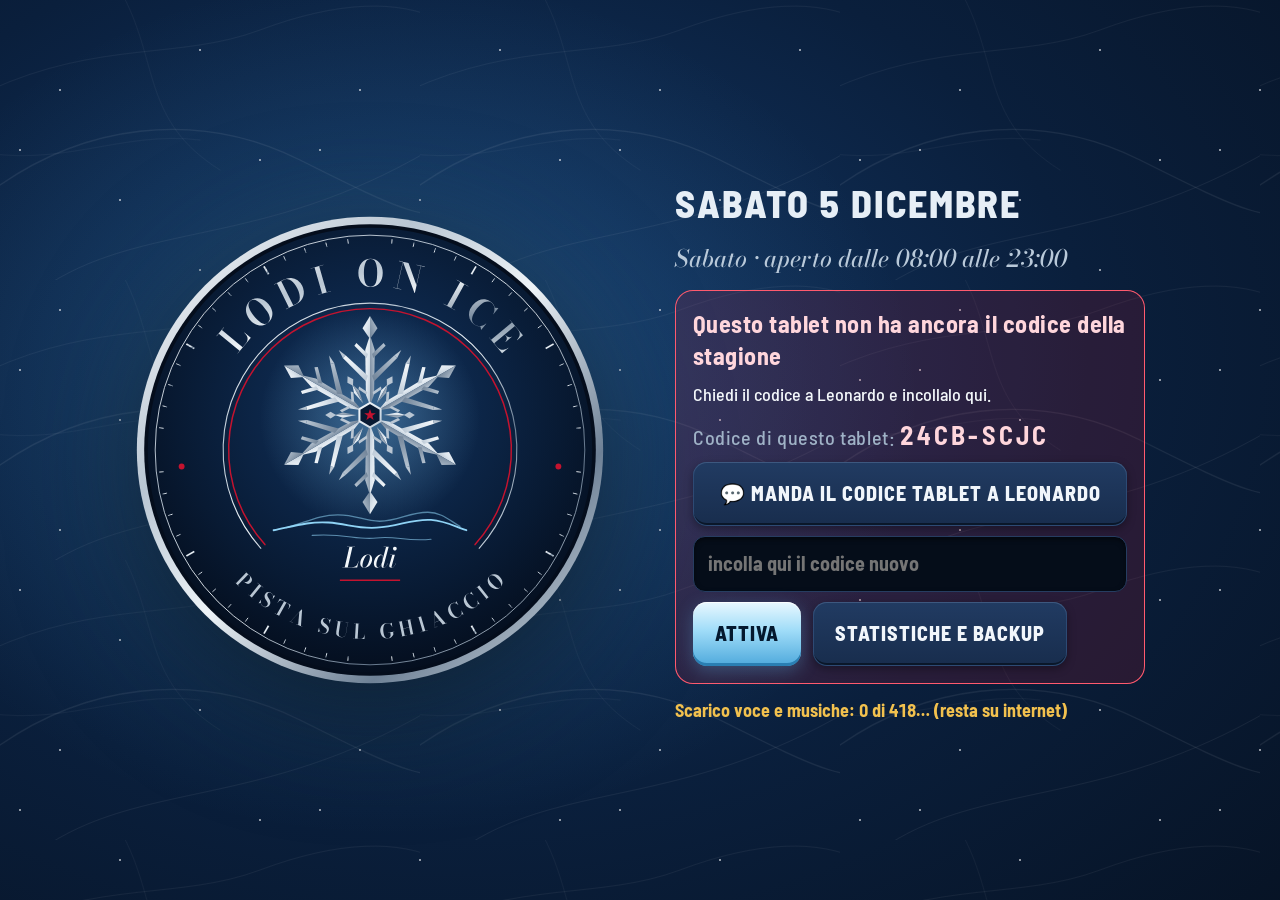
==== index.html @ d88c1fae "Versione pubblica (20261113-225006)" ====
<!doctype html>
<html lang="it">
<head>
  <meta charset="utf-8">
  <meta name="viewport" content="width=device-width, initial-scale=1, viewport-fit=cover, user-scalable=no">
  <meta name="theme-color" content="#081A33">
  <meta name="mobile-web-app-capable" content="yes">
  <meta name="apple-mobile-web-app-capable" content="yes">
  <meta name="apple-mobile-web-app-status-bar-style" content="black-translucent">
  <meta name="apple-mobile-web-app-title" content="Lodi on Ice">
  <meta name="format-detection" content="telephone=no">
  <title>Lodi on Ice – Pista sul ghiaccio</title>
  <link rel="manifest" href="manifest.json">
  <link rel="icon" href="icone/icona-192.png">
  <link rel="apple-touch-icon" href="icone/icona-180.png">
  <link rel="stylesheet" href="css/stile.css">
</head>
<body>

<section id="avvio" class="avvio">
  <div class="avvio-neve" aria-hidden="true"></div>
  <img src="logo/logo.svg" alt="Lodi on Ice – Pista sul ghiaccio" class="avvio-logo">
  <div class="avvio-colonna">
    <p class="avvio-data" id="avvio-data"></p>
    <p class="avvio-orario" id="avvio-orario"></p>
    <button id="btn-avvia" class="btn-avvia">AVVIA GIORNATA</button>
    <div class="avvio-opzioni">
      <label class="spunta"><input type="checkbox" id="avvio-tada"> Suona la fanfara</label>
      <label class="spunta"><input type="checkbox" id="avvio-benvenuto"> Annuncio di benvenuto</label>
      <label class="spunta" id="avvio-yt-riga" hidden><input type="checkbox" id="avvio-yt"> Musica YouTube</label>
    </div>
    <p class="avvio-nota">Il tocco attiva l'audio e tiene acceso lo schermo.</p>
    <div id="avvio-licenza" class="avvio-licenza"></div>
    <p class="avvio-offline" id="avvio-offline"></p>
  </div>
</section>

<header class="barra">
  <i class="ang a1"></i><i class="ang a2"></i><i class="ang a3"></i><i class="ang a4"></i>
  <img src="logo/icona.svg" alt="" class="barra-icona">
  <div class="barra-nome">
    <span class="barra-titolo">Lodi on Ice</span>
    <span class="barra-sotto">Pista sul ghiaccio · Lodi</span>
  </div>
  <div class="barra-centro">
    <span id="barra-giorno" class="badge"></span>
    <span id="barra-ora" class="barra-ora">--:--</span>
  </div>
  <div id="stato" class="stato" role="status"></div>
  <button id="btn-stop" class="btn-stop" aria-label="Ferma tutti i suoni">■ STOP</button>
</header>

<nav class="menu" aria-label="Pagine">
  <button data-pagina="oggi" class="attivo">
    <svg viewBox="0 0 48 48"><path d="M6 14h36v7a4 4 0 0 0 0 8v7H6v-7a4 4 0 0 0 0-8z" /><path d="M30 14v22" stroke-dasharray="3 3"/></svg>
    Cassa</button>
  <button data-pagina="pinguini">
    <svg viewBox="0 0 48 48"><path d="M24 5c-7 0-11 6-11 13v9c-4 3-6 7-5 10 3 0 5-2 6-4 1 5 5 9 10 9s9-4 10-9c1 2 3 4 6 4 1-3-1-7-5-10v-9c0-7-4-13-11-13z"/><path d="M19 18h.1M29 18h.1M21 24l3 3 3-3"/></svg>
    Pinguini</button>
  <button data-pagina="turni" class="menu-turni">
    <svg viewBox="0 0 48 48"><circle cx="24" cy="27" r="15"/><path d="M24 18v9l6 4M19 5h10M24 5v7"/></svg>
    Turni</button>
  <button data-pagina="armadi" class="menu-armadi">
    <svg viewBox="0 0 48 48"><rect x="10" y="5" width="28" height="38" rx="3"/><path d="M24 5v38M18 22v4M30 22v4"/></svg>
    Armadietti</button>
  <button data-pagina="suoni">
    <svg viewBox="0 0 48 48"><path d="M8 19h8l10-8v26l-10-8H8z"/><path d="M32 17a10 10 0 0 1 0 14M37 12a17 17 0 0 1 0 24"/></svg>
    Annunci</button>
  <button data-pagina="stats" data-pin>
    <svg viewBox="0 0 48 48"><path d="M8 40h32M13 34V22M21 34V12M29 34V18M37 34V26"/></svg>
    Resoconto</button>
  <button data-pagina="imp" data-pin>
    <svg viewBox="0 0 48 48"><circle cx="24" cy="24" r="6"/><path d="M24 5v7M24 36v7M5 24h7M36 24h7M10.6 10.6l5 5M32.4 32.4l5 5M10.6 37.4l5-5M32.4 15.6l5-5"/></svg>
    Impostazioni</button>
</nav>

<main>
  <section id="pg-oggi" class="pagina attiva"></section>
  <section id="pg-pinguini" class="pagina"></section>
  <section id="pg-turni" class="pagina"></section>
  <section id="pg-armadi" class="pagina"></section>
  <section id="pg-suoni" class="pagina"></section>
  <section id="pg-stats" class="pagina"></section>
  <section id="pg-imp" class="pagina"></section>
</main>

<div id="yt-box" class="yt-box" hidden>
  <div id="yt-player"></div>
  <span class="yt-titolo"></span>
</div>

<div class="gira-telefono" aria-live="polite">
  <div class="gira-icona">📱</div>
  <b>Gira il telefono in orizzontale</b>
  <span>La pista si usa col telefono (o il tablet) messo di traverso.</span>
</div>

<div id="finestre"></div>
<div id="avvisi" aria-live="polite"></div>
<button id="aggiorna" class="aggiorna" hidden>Nuova versione disponibile, tocca per aggiornare</button>

<script src="lib/chart.umd.min.js"></script>
<script src="js/app.js" defer></script>
</body>
</html>
---- css/stile.css ----
@font-face{font-family:Bodoni;src:url(../font/BodoniModa.ttf) format("truetype");font-weight:400 900;font-display:swap}@font-face{font-family:Bodoni;src:url(../font/BodoniModa-Italic.ttf) format("truetype");font-weight:400 900;font-style:italic;font-display:swap}@font-face{font-family:Barlow;src:url(../font/BarlowSemiCondensed-Medium.ttf) format("truetype");font-weight:500;font-display:swap}@font-face{font-family:Barlow;src:url(../font/BarlowSemiCondensed-Bold.ttf) format("truetype");font-weight:700;font-display:swap}@font-face{font-family:Barlow;src:url(../font/BarlowSemiCondensed-ExtraBold.ttf) format("truetype");font-weight:800;font-display:swap}:root{--notte: #081A33;--abisso: #040D1C;--lastra: #0F2748;--lastra-2: #163563;--filo: rgba(185, 198, 211, .28);--argento: #B9C6D3;--neve: #F3F7FA;--ghiaccio: #8FD3F5;--ghiaccio-scuro: #2C7FB8;--rosso: #C4132F;--rosso-chiaro: #FF5A6E;--giallo: #F2C14E;--verde: #4FD1A5;--raggio: 14px;--barra: 72px;--menu: 124px;color-scheme:dark}*{box-sizing:border-box;-webkit-tap-highlight-color:transparent}html,body{margin:0;height:100%}body{background:radial-gradient(120% 90% at 60% 0%,#10305a 0%,var(--notte) 55%,var(--abisso) 100%) fixed;color:var(--neve);font:500 18px/1.35 Barlow,system-ui,sans-serif;overflow:hidden;user-select:none;-webkit-user-select:none;touch-action:manipulation}button,input,select,textarea{font:inherit;color:inherit}button{cursor:pointer;border:0;background:none}button:focus-visible,input:focus-visible,select:focus-visible,textarea:focus-visible{outline:3px solid var(--ghiaccio);outline-offset:2px}h1,h2,h3{font-family:Bodoni,Georgia,serif;font-weight:600;margin:0;letter-spacing:.01em}h2{font-size:30px}h3{font-size:22px;color:var(--argento)}.num{font-variant-numeric:tabular-nums}[hidden]{display:none!important}.barra{position:fixed;inset:0 0 auto;height:var(--barra);display:flex;align-items:center;gap:18px;padding:0 16px 0 18px;background:#040d1cd1;border-bottom:1px solid var(--filo);backdrop-filter:blur(6px);z-index:20}.barra-icona{width:52px;height:52px;border-radius:50%}.barra-nome{display:flex;flex-direction:column;line-height:1.1;min-width:0}.barra-titolo{font-family:Bodoni,serif;font-size:25px;font-weight:600}.barra-sotto{font-family:Bodoni,serif;font-style:italic;color:var(--argento);font-size:15px}.barra-centro{margin-left:auto;display:flex;align-items:center;gap:14px}.barra-ora{font-size:34px;font-weight:800;font-variant-numeric:tabular-nums;letter-spacing:.02em}.badge{display:inline-flex;align-items:center;gap:6px;padding:5px 12px;border-radius:999px;border:1px solid var(--filo);color:var(--argento);font-weight:700;font-size:16px;white-space:nowrap}.badge.festivo{border-color:var(--rosso-chiaro);color:#ffd6dc;background:#c4132f38}.badge.vacanze{border-color:var(--rosso-chiaro);color:#fff;background:var(--rosso)}.badge.chiuso,.badge.fuori{color:var(--giallo);border-color:var(--giallo)}.badge.finto{color:#1b1200;background:var(--giallo);border-color:var(--giallo)}.stato{display:flex;gap:8px}.stato span{padding:6px 12px;border-radius:10px;font-weight:700;font-size:15px;white-space:nowrap;background:#4fd1a524;color:var(--verde);border:1px solid rgba(79,209,165,.4)}.stato span.ko{background:var(--rosso);color:#fff;border-color:var(--rosso-chiaro);animation:lampo 1s steps(2) infinite}.btn-stop{height:54px;padding:0 22px;border-radius:12px;background:var(--rosso);color:#fff;font-weight:800;font-size:22px;letter-spacing:.04em;border:2px solid #ff8a98}.btn-stop:active{transform:scale(.96)}.menu{position:fixed;top:var(--barra);bottom:0;left:0;width:var(--menu);display:flex;flex-direction:column;gap:8px;padding:12px 10px;background:#040d1c99;border-right:1px solid var(--filo);z-index:10}.menu button{flex:1;max-height:128px;display:flex;flex-direction:column;align-items:center;justify-content:center;gap:6px;border-radius:var(--raggio);color:var(--argento);font-weight:700;font-size:16px}.menu svg{width:42px;height:42px;fill:none;stroke:currentColor;stroke-width:2.6;stroke-linecap:round;stroke-linejoin:round}.menu button.attivo{background:var(--lastra-2);color:var(--neve);box-shadow:inset 4px 0 0 var(--ghiaccio)}.menu button.attivo svg{stroke:var(--ghiaccio)}main{position:fixed;top:var(--barra);left:var(--menu);right:0;bottom:0}.pagina{display:none;height:100%;overflow-y:auto;padding:18px 20px 28px;overscroll-behavior:contain}.pagina.attiva{display:block}.pannello{background:var(--lastra);border:1px solid var(--filo);border-radius:18px;padding:18px}.pannello+.pannello{margin-top:14px}.riga{display:flex;gap:12px;align-items:center;flex-wrap:wrap}.spazio{flex:1}.btn{min-height:64px;padding:0 22px;border-radius:var(--raggio);font-weight:700;font-size:20px;background:var(--lastra-2);border:1px solid var(--filo);color:var(--neve);display:inline-flex;align-items:center;justify-content:center;gap:10px}.btn:active{transform:scale(.97);filter:brightness(1.15)}.btn.primario{background:var(--ghiaccio);color:var(--abisso);border-color:transparent}.btn.pericolo{background:var(--rosso);border-color:var(--rosso-chiaro);color:#fff}.btn.piccolo{min-height:50px;font-size:17px;padding:0 16px}.btn[disabled]{opacity:.4}.etichetta{color:var(--argento);font-size:16px}.vuoto{color:var(--argento);font-style:italic}.spunta{display:inline-flex;align-items:center;gap:12px;font-size:19px;min-height:52px}.spunta input{width:30px;height:30px;accent-color:var(--ghiaccio)}.interruttore{position:relative;display:inline-flex;align-items:center;gap:14px;font-weight:700;font-size:20px;min-height:60px}.interruttore input{appearance:none;width:84px;height:46px;border-radius:999px;background:#3a4a61;position:relative;transition:background .2s}.interruttore input:after{content:"";position:absolute;top:5px;left:5px;width:36px;height:36px;border-radius:50%;background:#fff;transition:transform .2s}.interruttore input:checked{background:var(--verde)}.interruttore input:checked:after{transform:translate(38px)}input[type=text],input[type=number],input[type=time],input[type=date],input[type=datetime-local],input[type=password],select,textarea{min-height:56px;border-radius:12px;border:1px solid var(--filo);background:var(--abisso);padding:0 14px;font-size:20px;color:var(--neve);user-select:text;-webkit-user-select:text}textarea{padding:12px 14px;min-height:100px;resize:vertical;width:100%}input[type=number]{width:120px}input[type=range]{width:100%;height:44px;accent-color:var(--ghiaccio)}.avvio{position:fixed;inset:0;z-index:50;display:flex;align-items:center;justify-content:center;gap:70px;background:radial-gradient(90% 90% at 35% 40%,#143a6b 0%,var(--notte) 55%,var(--abisso) 100%)}.avvio[hidden]{display:none}.avvio-logo{width:min(470px,42vw);filter:drop-shadow(0 20px 50px rgba(0,0,0,.55))}.avvio-colonna{display:flex;flex-direction:column;gap:14px;max-width:470px}.avvio-data{font-family:Bodoni,serif;font-size:34px;margin:0}.avvio-orario{margin:0;color:var(--argento);font-size:22px}.btn-avvia{margin-top:14px;height:130px;border-radius:22px;background:var(--ghiaccio);color:var(--abisso);font-weight:800;font-size:40px;letter-spacing:.04em;box-shadow:0 0 0 6px #8fd3f52e,0 18px 40px #00000073}.btn-avvia:active{transform:scale(.97)}.avvio-opzioni{display:flex;gap:22px;flex-wrap:wrap}.avvio-nota{color:var(--argento);margin:0;font-size:16px}.velo{position:fixed;inset:0;z-index:60;background:#020710b8;display:flex;align-items:center;justify-content:center;padding:20px}.finestra{background:var(--lastra);border:1px solid var(--filo);border-radius:22px;padding:24px;width:min(760px,100%);max-height:100%;overflow-y:auto;box-shadow:0 30px 80px #0009}.finestra h2{margin-bottom:14px}.finestra .azioni{display:flex;gap:12px;justify-content:flex-end;margin-top:22px;flex-wrap:wrap}.finestra .azioni .btn{min-width:170px}#avvisi{position:fixed;bottom:22px;left:50%;transform:translate(-50%);z-index:70;display:flex;flex-direction:column;gap:10px;align-items:center}.avviso{display:flex;align-items:center;gap:18px;padding:14px 18px 14px 22px;border-radius:16px;background:var(--neve);color:var(--abisso);font-weight:700;font-size:20px;box-shadow:0 14px 40px #00000080}.avviso .btn{min-height:52px;background:var(--abisso);color:var(--neve)}.aggiorna{position:fixed;top:calc(var(--barra) + 10px);left:50%;transform:translate(-50%);z-index:65;padding:18px 30px;border-radius:16px;background:var(--giallo);color:#1b1200;font-weight:800;font-size:21px;box-shadow:0 12px 30px #00000080}.oggi{display:grid;grid-template-columns:1.25fr 1fr;gap:18px;min-height:100%}.cassa{display:flex;flex-direction:column;gap:14px}.btn-ingresso{flex:1;min-height:250px;border-radius:24px;background:var(--ghiaccio);color:var(--abisso);display:flex;flex-direction:column;align-items:center;justify-content:center;gap:4px;box-shadow:inset 0 -8px #040d1c2e}.btn-ingresso:active{transform:scale(.985);filter:brightness(1.1)}.btn-ingresso b{font-size:84px;font-weight:800;line-height:1}.btn-ingresso span{font-size:22px;font-weight:700}.rapidi{display:grid;grid-template-columns:repeat(3,1fr);gap:14px}.rapidi .btn{min-height:110px;font-size:44px;font-weight:800;border-radius:20px}.annulla-riga{display:flex;gap:14px}.annulla-riga .btn{flex:1}.contatori{display:grid;grid-template-columns:1fr 1fr;gap:12px}.contatore{background:var(--abisso);border:1px solid var(--filo);border-radius:14px;padding:12px 16px}.contatore b{display:block;font-size:38px;font-weight:800;font-variant-numeric:tabular-nums;line-height:1.1}.contatore span{color:var(--argento);font-size:16px}.totale{grid-column:span 2;display:flex;align-items:baseline;justify-content:space-between;border-color:var(--ghiaccio)}.totale b{font-size:50px;color:var(--ghiaccio)}.lato{display:flex;flex-direction:column;gap:14px}.giorno-titolo{display:flex;align-items:center;justify-content:space-between;gap:12px}.chiusura-conto{font-size:46px;font-weight:800;font-variant-numeric:tabular-nums;line-height:1.05}.meteo-box{display:flex;align-items:center;gap:16px}.meteo-icona{font-size:56px;line-height:1;white-space:nowrap}.meteo-storia{color:var(--argento);font-size:16px}.promemoria{border-color:var(--giallo);background:#f2c14e1a}.promemoria b{color:var(--giallo)}.griglia-pinguini{display:grid;grid-template-columns:repeat(auto-fill,minmax(146px,1fr));gap:10px}.pinguino{position:relative;aspect-ratio:1 / .8;border-radius:18px;background:var(--lastra);border:2px solid var(--filo);display:flex;flex-direction:column;align-items:center;justify-content:center;overflow:hidden}.pinguino:active{transform:scale(.97)}.pinguino svg.ghiera{position:absolute;width:86%;height:86%}.pinguino .n{position:relative;font-size:56px;font-weight:800;line-height:1;font-variant-numeric:tabular-nums}.pinguino .t{position:relative;font-size:22px;font-weight:700;font-variant-numeric:tabular-nums;color:var(--argento)}.pinguino.libero .t{font-size:17px}.pinguino.uso{background:var(--lastra-2);border-color:var(--ghiaccio)}.pinguino.uso .t{color:var(--ghiaccio)}.pinguino.ultimo{background:#4a3a0c;border-color:var(--giallo);animation:lampeggia .9s ease-in-out infinite}.pinguino.ultimo .t{color:var(--giallo)}.pinguino.scaduto{background:var(--rosso);border-color:#ff9aa6}.pinguino.scaduto .t{color:#fff}.pinguino .turni{position:absolute;top:8px;right:10px;font-size:15px;font-weight:800;color:var(--neve);background:#00000059;padding:2px 8px;border-radius:8px}@keyframes lampeggia{50%{background:#7a5e10}}@keyframes lampo{50%{opacity:.55}}.legenda{display:flex;gap:18px;color:var(--argento);font-size:16px;flex-wrap:wrap}.legenda i{display:inline-block;width:16px;height:16px;border-radius:4px;vertical-align:-2px;margin-right:6px}.suoni{display:grid;grid-template-columns:1fr 380px;gap:18px}.gruppo-suoni{margin-bottom:16px}.gruppo-suoni h3{margin-bottom:10px}.griglia-suoni{display:grid;grid-template-columns:repeat(auto-fill,minmax(190px,1fr));gap:10px}.suono{min-height:84px;border-radius:14px;padding:10px 14px;text-align:left;font-weight:700;font-size:19px;background:var(--lastra-2);border:1px solid var(--filo);border-left:6px solid var(--colore, var(--ghiaccio));display:flex;flex-direction:column;justify-content:center}.suono small{color:var(--argento);font-weight:500;font-size:14px;line-height:1.2;margin-top:3px;display:-webkit-box;-webkit-line-clamp:2;-webkit-box-orient:vertical;overflow:hidden}.suono:active{filter:brightness(1.3);transform:scale(.98)}.suono.suonando{box-shadow:0 0 0 3px var(--ghiaccio)}.lettore .titolo{font-size:20px;font-weight:700;min-height:28px;overflow:hidden;text-overflow:ellipsis;white-space:nowrap}.lettore .comandi{display:grid;grid-template-columns:repeat(3,1fr);gap:10px;margin:12px 0}.lettore .comandi .btn{min-height:72px;font-size:28px}.lista-musica{max-height:220px;overflow-y:auto;margin-top:10px}.lista-musica div{display:flex;align-items:center;gap:10px;padding:8px 0;border-bottom:1px solid var(--filo)}.lista-musica div span{flex:1;overflow:hidden;text-overflow:ellipsis;white-space:nowrap}.lista-musica div.ora span{color:var(--ghiaccio);font-weight:700}.in-onda{color:var(--ghiaccio);font-weight:700;min-height:26px}.filtri{display:flex;gap:10px;flex-wrap:wrap;align-items:center;margin-bottom:14px}.filtri .btn.attivo{background:var(--ghiaccio);color:var(--abisso)}.tessere{display:grid;grid-template-columns:repeat(5,1fr);gap:12px;margin-bottom:14px}.tessera{background:var(--lastra);border:1px solid var(--filo);border-radius:16px;padding:14px 16px}.tessera b{display:block;font-size:34px;font-weight:800;font-variant-numeric:tabular-nums}.tessera span{color:var(--argento);font-size:15px}.grafici{display:grid;grid-template-columns:1fr 1fr;gap:14px}.grafico{background:var(--lastra);border:1px solid var(--filo);border-radius:18px;padding:14px;height:340px;display:flex;flex-direction:column}.grafico.largo{grid-column:span 2}.grafico h3{font-size:19px;margin-bottom:8px}.grafico .tela{position:relative;flex:1;min-height:0}table.tab{width:100%;border-collapse:collapse;font-size:17px}table.tab th{text-align:left;color:var(--argento);font-weight:700;padding:8px 10px;border-bottom:1px solid var(--filo)}table.tab td{padding:10px;border-bottom:1px solid rgba(185,198,211,.12);font-variant-numeric:tabular-nums}table.tab tr.festivo td:first-child{box-shadow:inset 4px 0 0 var(--rosso)}table.tab td.dx,table.tab th.dx{text-align:right}.imp{display:grid;grid-template-columns:1fr 1fr;gap:14px;align-items:start}.campo{display:flex;align-items:center;justify-content:space-between;gap:14px;padding:10px 0;border-bottom:1px solid rgba(185,198,211,.12)}.campo:last-child{border-bottom:0}.campo>span{font-size:19px}.elenco-voce{display:flex;align-items:center;gap:10px;padding:10px 0;border-bottom:1px solid rgba(185,198,211,.12)}.elenco-voce .testo{flex:1}.elenco-voce .testo small{display:block;color:var(--argento)}.tastierino{display:grid;grid-template-columns:repeat(3,110px);gap:12px;justify-content:center;margin-top:16px}.tastierino .btn{min-height:90px;font-size:36px}.pin-puntini{text-align:center;font-size:44px;letter-spacing:16px;min-height:60px}.meteo-scelte{display:grid;grid-template-columns:repeat(3,1fr);gap:12px}.meteo-scelte button,.meteo-extra button{min-height:112px;border-radius:18px;background:var(--lastra-2);border:2px solid var(--filo);display:flex;flex-direction:column;align-items:center;justify-content:center;gap:4px;font-weight:700;font-size:20px}.meteo-scelte button i,.meteo-extra button i{font-style:normal;font-size:46px;line-height:1.1}.meteo-scelte button.sel,.meteo-extra button.sel{border-color:var(--ghiaccio);background:#1d4a80;box-shadow:0 0 0 3px #8fd3f559}.meteo-extra{display:grid;grid-template-columns:1fr 1fr;gap:12px;margin-top:12px}.meteo-extra button{min-height:84px;flex-direction:row;gap:12px}.meteo-extra button i{font-size:36px}.debug-barra{border-color:var(--giallo)}@media (max-width: 1100px){.oggi,.suoni,.imp,.grafici{grid-template-columns:1fr}.grafico.largo{grid-column:auto}.tessere{grid-template-columns:repeat(2,1fr)}.barra-sotto{display:none}}@media (prefers-reduced-motion: reduce){.pinguino.ultimo,.stato span.ko{animation:none}}:root{--alto: env(safe-area-inset-top, 0px);--basso: env(safe-area-inset-bottom, 0px)}.barra{height:calc(var(--barra) + var(--alto));padding-top:var(--alto);padding-left:calc(18px + env(safe-area-inset-left,0px));padding-right:calc(16px + env(safe-area-inset-right,0px))}.menu,main{top:calc(var(--barra) + var(--alto))}.menu{padding-bottom:calc(12px + var(--basso));left:env(safe-area-inset-left,0px)}main{left:calc(var(--menu) + env(safe-area-inset-left,0px));right:env(safe-area-inset-right,0px)}.pagina{padding-bottom:calc(28px + var(--basso));-webkit-overflow-scrolling:touch}html,body{height:100dvh;overscroll-behavior:none}body{-webkit-touch-callout:none;-webkit-text-size-adjust:100%}img,svg,button{-webkit-touch-callout:none;-webkit-user-drag:none}.file-nascosto{position:absolute;width:1px;height:1px;opacity:0;overflow:hidden;pointer-events:none}.tieni-acceso{position:fixed;width:1px;height:1px;opacity:.01;left:0;bottom:0;pointer-events:none}@media (max-width: 1200px){.barra{gap:12px}.barra-ora{font-size:30px}.stato span{padding:6px 9px;font-size:14px}}.avvio-offline{margin:0;font-size:18px;font-weight:700;color:var(--giallo);min-height:24px}.avvio-offline.ok{color:var(--verde)}:root{--alto: env(safe-area-inset-top, 0px);--basso: env(safe-area-inset-bottom, 0px);--fondo: #06101f;--sup: #0d1b31;--sup2: #12233e;--sup3: #1a2f50;--riga: #263d61;--testo: #f1f6fb;--tenue: #9fb2c6;--spento: #5f7389;--cromo: #e6eef6;--filetto: #b9c9d9;--gh1: #e9f8ff;--gh2: #9fdcf8;--gh3: #4ea9dc;--gh-ink: #04182e;--r: 16px;--r-s: 12px;--display: "Barlow", "Arial Narrow", sans-serif;--brina: repeating-linear-gradient(28deg, rgba(255,255,255,.035) 0 1px, transparent 1px 5px), repeating-linear-gradient(-62deg, rgba(255,255,255,.028) 0 1px, transparent 1px 7px);--pattini: url("data:image/svg+xml,%3Csvg xmlns='http://www.w3.org/2000/svg' width='420' height='280'%3E%3Cg fill='none' stroke='%23ffffff' stroke-linecap='round'%3E%3Cpath d='M-20 200C80 120 200 110 300 160S440 230 460 200' stroke-opacity='.07' stroke-width='1.3'/%3E%3Cpath d='M-10 90C100 40 180 60 260 30S400 0 440 20' stroke-opacity='.05'/%3E%3Cpath d='M40 290C140 220 260 250 430 150' stroke-opacity='.06'/%3E%3Cpath d='M120 -10C160 60 140 120 220 170' stroke-opacity='.04'/%3E%3Cpath d='M-30 150C60 170 120 130 200 140' stroke-opacity='.05' stroke-width='.8'/%3E%3C/g%3E%3C/svg%3E")}body{background:var(--pattini),radial-gradient(110% 80% at 65% -10%,#143865 0%,#0a1f3c 40%,var(--fondo) 75%) fixed;background-size:420px 280px,auto;-webkit-font-smoothing:antialiased;font-variant-numeric:tabular-nums}h2{font-family:var(--display);font-weight:800;text-transform:uppercase;letter-spacing:.04em;font-size:30px;line-height:1;color:var(--testo)}h3{font-family:var(--display);font-weight:800;text-transform:uppercase;letter-spacing:.05em;font-size:21px;line-height:1.05;color:var(--cromo)}.barra{background:var(--brina),var(--pattini),linear-gradient(180deg,#16325a,#0b1d38);background-size:auto,420px 280px,auto;border-bottom:0;box-shadow:inset 0 -1px #04101f,inset 0 -6px #0c1a30,0 10px 26px #00000080;backdrop-filter:none}.barra:before{content:"";position:absolute;left:7px;right:7px;bottom:9px;top:calc(var(--alto) + 7px);border:1px solid var(--filetto);border-radius:10px;opacity:.45;pointer-events:none}.barra .ang{position:absolute;width:14px;height:14px;z-index:1;background:radial-gradient(circle at 35% 30%,#fff 0 8%,#d6dde4 32%,#6d7680)}.ang.a1{top:var(--alto);left:0;border-radius:0 0 7px}.ang.a2{top:var(--alto);right:0;border-radius:0 0 0 7px}.ang.a3{bottom:0;left:0;border-radius:0 7px 0 0}.ang.a4{bottom:0;right:0;border-radius:7px 0 0}.barra-icona{width:54px;height:54px;filter:drop-shadow(0 3px 8px rgba(0,0,0,.7))}.barra-titolo{font-family:var(--display);font-weight:800;text-transform:uppercase;letter-spacing:.06em;font-size:26px;color:var(--cromo);line-height:1}.barra-sotto{font-size:16px;margin-top:3px;color:var(--filetto)}.barra-ora{display:inline-flex;align-items:center;gap:10px;padding:4px 16px 4px 14px;border-radius:99px;background:#050c17;box-shadow:inset 0 0 0 1px #2d4466,inset 0 2px 6px #000c;font-family:var(--display);font-size:32px;color:#fff}.barra-ora:before{content:"";width:10px;height:10px;border-radius:50%;background:#5fd1ff;box-shadow:0 0 10px 2px #5fd1ffcc;animation:respiro 2.4s ease-in-out infinite}@keyframes respiro{50%{opacity:.45}}.badge{font-family:var(--display);text-transform:uppercase;letter-spacing:.05em;font-size:15px;padding:6px 13px;background:#00000040}.stato span{font-family:var(--display);text-transform:uppercase;letter-spacing:.05em;background:#0000004d;box-shadow:inset 0 0 0 1px #4fd1a573;border:0;display:inline-flex;align-items:center;gap:7px}.stato span:before{content:"";width:8px;height:8px;border-radius:50%;background:var(--verde);box-shadow:0 0 8px 1px #4fd1a5cc}.stato span.ko{background:var(--rosso);box-shadow:inset 0 0 0 1px #ff8a98}.stato span.ko:before{background:#fff;box-shadow:0 0 8px 2px #fff}.btn-stop{font-family:var(--display);letter-spacing:.08em;border:0;background:linear-gradient(180deg,#ea3a4d,#b5132b);box-shadow:inset 0 1px #ffffff4d,inset 0 -4px #7d0c1d,0 6px 16px #c4132f59}.menu{background:linear-gradient(180deg,#050c18d9,#050c18a6);border-right:0;box-shadow:inset -1px 0 #1a2c48;gap:10px}.menu button{position:relative;font-family:var(--display);text-transform:uppercase;letter-spacing:.06em;font-size:15px;background:var(--sup);color:var(--tenue);box-shadow:inset 0 1px #ffffff0d,inset 0 -3px #040b16,0 2px 6px #0000004d}.menu button:before{content:"";position:absolute;top:10px;right:10px;width:8px;height:8px;border-radius:50%;background:#22344f;box-shadow:inset 0 1px 1px #0009}.menu svg{stroke-width:2.3}.menu button.attivo{background:linear-gradient(180deg,#1d3a63,#12284a);color:#fff;box-shadow:inset 0 0 0 1px #35557f,inset 0 -3px 0 var(--rosso),0 4px 12px #0006}.menu button.attivo:before{background:#5fd1ff;box-shadow:0 0 10px 2px #5fd1ffcc}.menu button.attivo svg{stroke:var(--gh2);filter:drop-shadow(0 0 6px rgba(143,211,245,.45))}.pannello,.tessera,.grafico{background:linear-gradient(180deg,var(--sup2),var(--sup));border:0;border-radius:var(--r);box-shadow:inset 0 0 0 1px var(--riga),inset 0 1px #ffffff0a,0 8px 22px #0000004d}.pannello>h3:first-child,.grafico>h3:first-child{margin-bottom:10px!important}.finestra{background:var(--brina),linear-gradient(180deg,#14294a,#0c1b33);border:0;box-shadow:inset 0 0 0 1px #35557f,inset 0 3px 0 var(--filetto),0 30px 80px #000000b3}.velo{background:#020710c7;backdrop-filter:blur(3px);-webkit-backdrop-filter:blur(3px)}.promemoria{background:linear-gradient(180deg,#f2c14e24,#f2c14e0f);box-shadow:inset 0 0 0 1px #f2c14e8c,inset 4px 0 0 var(--giallo)}.btn{font-family:var(--display);text-transform:uppercase;letter-spacing:.05em;font-weight:800;border:0;color:var(--testo);background:linear-gradient(180deg,#213b62,#182d4d);box-shadow:inset 0 1px #ffffff14,inset 0 0 0 1px #2d4a74,inset 0 -3px #0a1729,0 3px 8px #00000059;transition:transform .08s,filter .15s}.btn:active{transform:translateY(2px);filter:brightness(1.15)}.btn.primario{color:var(--gh-ink);background:linear-gradient(180deg,var(--gh1) 0%,var(--gh2) 45%,var(--gh3) 100%);box-shadow:inset 0 1px #fffc,inset 0 -3px #2a7fb3,0 5px 18px #5fbef04d}.btn.pericolo{background:linear-gradient(180deg,#e8394c,#ad1328);box-shadow:inset 0 1px #ffffff40,inset 0 -3px #6d0a18,0 4px 14px #c4132f4d}.btn.piccolo{font-size:16px}.filtri .btn.attivo{color:#fff;background:linear-gradient(180deg,#1d3a63,#12284a);box-shadow:inset 0 0 0 1px #4a6c99,inset 0 -3px 0 var(--rosso)}.btn-ingresso{position:relative;overflow:hidden;color:var(--gh-ink);background:var(--pattini),linear-gradient(160deg,#ffffff8c,#fff0 38%),linear-gradient(180deg,#e3f6ff,#a6defa 48%,#5db3e3);background-size:420px 280px,auto,auto;box-shadow:inset 0 2px #ffffffe6,inset 0 0 0 1px #ffffff59,inset 0 -8px #2f86bb,0 14px 34px #3caae647}.btn-ingresso:after{content:"";position:absolute;top:-40%;bottom:-40%;width:26%;left:-40%;background:linear-gradient(90deg,transparent,rgba(255,255,255,.55),transparent);transform:rotate(18deg);animation:riflesso 7s ease-in-out infinite}@keyframes riflesso{0%,70%{left:-40%}to{left:130%}}.btn-ingresso b{font-family:var(--display);font-size:104px;letter-spacing:.01em;text-shadow:0 2px 0 rgba(255,255,255,.5)}.btn-ingresso span{font-family:var(--display);text-transform:uppercase;letter-spacing:.08em;font-weight:800;font-size:23px}.btn-ingresso:active{transform:translateY(3px)}.rapidi .btn{font-size:48px;letter-spacing:.02em;background:linear-gradient(180deg,#1f3a62,#152a49);box-shadow:inset 0 1px #ffffff14,inset 0 0 0 1px #2d4a74,inset 0 -4px 0 var(--gh3),0 4px 10px #00000059}.annulla-riga .btn{color:var(--tenue);box-shadow:inset 0 1px #ffffff0f,inset 0 0 0 1px #2d4a74,inset 0 -3px #4a5d78}.contatori{gap:0;border-radius:var(--r);overflow:hidden;background:#071223;box-shadow:inset 0 0 0 1px var(--riga)}.contatore{background:none;border:0;border-radius:0;padding:12px 16px 11px;text-align:center}.contatore+.contatore:not(.totale){box-shadow:inset 1px 0 0 var(--riga)}.contatore b{font-family:var(--display);font-size:44px;line-height:1;letter-spacing:.02em}.contatore span{font-size:15px;font-weight:700}.totale{text-align:left;align-items:center;padding:14px 18px;background:var(--brina),linear-gradient(180deg,#13284a,#0c1b33);box-shadow:inset 0 1px 0 var(--riga),inset 0 3px 0 var(--filetto)}.totale span{font-family:var(--display);text-transform:uppercase;letter-spacing:.07em;font-size:18px;color:var(--cromo)}.totale b{font-size:58px;color:var(--gh2);text-shadow:0 0 22px rgba(143,211,245,.35)}.giorno-titolo h2{font-size:28px}.chiusura-conto{font-family:var(--display);font-size:64px;letter-spacing:.02em;color:#fff}.meteo-box .btn{white-space:nowrap}.pinguino{border:0;border-radius:18px;background:linear-gradient(180deg,#132848,#0c1b33);box-shadow:inset 0 0 0 1px var(--riga),inset 0 1px #ffffff0d,inset 0 -4px #081325,0 4px 12px #0000004d}.pinguino .n{font-family:var(--display);font-size:62px;letter-spacing:.01em}.pinguino .t{font-family:var(--display);letter-spacing:.04em}.pinguino.libero .t{text-transform:uppercase;color:var(--spento)}.pinguino.libero .n{color:#c9d6e3}.pinguino.uso{border:0;background:var(--pattini),linear-gradient(180deg,#1c4373,#11294b);background-size:420px 280px,auto;box-shadow:inset 0 0 0 2px var(--gh3),inset 0 -4px 0 var(--gh2),0 0 20px #5fbef038}.pinguino.ultimo{border:0;background:linear-gradient(180deg,#5a4610,#3b2d08);box-shadow:inset 0 0 0 2px var(--giallo),inset 0 -4px 0 var(--giallo),0 0 22px #f2c14e4d}.pinguino.scaduto{border:0;background:repeating-linear-gradient(135deg,#d01a35 0 16px,#a8102a 16px 32px);box-shadow:inset 0 0 0 2px #ff9aa6,inset 0 -4px #ffd0d6,0 0 26px #d01a3573}.pinguino .turni{font-family:var(--display);letter-spacing:.04em;background:#00000073;box-shadow:inset 0 0 0 1px #fff3}.legenda{font-family:var(--display);text-transform:uppercase;letter-spacing:.05em;font-size:14px}.suono{border:0;border-radius:14px;font-family:var(--display);letter-spacing:.02em;background:linear-gradient(180deg,#1c3559,#142a48);box-shadow:inset 0 1px #ffffff12,inset 0 0 0 1px #2a4670,inset 0 -4px 0 var(--colore, var(--gh3)),0 3px 8px #0000004d}.suono small{font-family:Barlow,sans-serif;letter-spacing:0}.suono.suonando{box-shadow:inset 0 0 0 2px var(--gh2),inset 0 -4px 0 var(--colore, var(--gh3)),0 0 18px #8fd3f566}.gruppo-suoni h3{display:flex;align-items:center;gap:10px}.gruppo-suoni h3:after{content:"";flex:1;height:1px;background:linear-gradient(90deg,var(--riga),transparent)}.lettore .titolo{font-family:var(--display);letter-spacing:.03em}.in-onda{font-family:var(--display);text-transform:uppercase;letter-spacing:.05em;color:var(--gh2)}.tessera{text-align:center;padding:14px 10px 12px}.tessera b{font-family:var(--display);font-size:40px;line-height:1.05;letter-spacing:.02em}.tessera span{font-weight:700;font-size:14px}.tessere .tessera:first-child{box-shadow:inset 0 0 0 1px var(--riga),inset 0 3px 0 var(--filetto),0 8px 22px #0000004d}.tessere .tessera:first-child b{color:var(--gh2)}table.tab th{font-family:var(--display);text-transform:uppercase;letter-spacing:.05em;font-size:15px}.campo{border-bottom:1px solid #1d3253}.campo>span{font-size:18px;font-weight:600}input[type=text],input[type=number],input[type=time],input[type=date],input[type=datetime-local],input[type=password],select,textarea{background:#050d19;border:1px solid var(--riga);font-weight:700;box-shadow:inset 0 2px 5px #00000080}input:focus,select:focus,textarea:focus{outline:none;border-color:var(--gh2);box-shadow:0 0 0 3px #8fd3f533,inset 0 2px 5px #00000080}.interruttore input{background:#26364d;box-shadow:inset 0 2px 5px #0009}.interruttore input:after{background:linear-gradient(180deg,#fff,#cfd8e2);box-shadow:0 2px 5px #00000080}.interruttore input:checked{background:linear-gradient(180deg,#3fbf92,#2a9670)}.meteo-scelte button,.meteo-extra button{border:0;font-family:var(--display);text-transform:uppercase;letter-spacing:.05em;background:linear-gradient(180deg,#1c3559,#142a48);box-shadow:inset 0 1px #ffffff12,inset 0 0 0 1px #2a4670,inset 0 -4px #0a1729,0 3px 8px #0000004d}.meteo-scelte button.sel,.meteo-extra button.sel{border:0;background:linear-gradient(180deg,#2a5a90,#1b3f6c);box-shadow:inset 0 0 0 2px var(--gh2),inset 0 -4px 0 var(--rosso),0 0 18px #8fd3f559}.avviso{background:linear-gradient(180deg,#fff,#e2edf6);color:var(--gh-ink);box-shadow:inset 0 -3px 0 var(--gh3),0 16px 40px #0000008c;font-family:var(--display);letter-spacing:.02em;font-size:21px}.aggiorna{font-family:var(--display);text-transform:uppercase;letter-spacing:.05em;box-shadow:inset 0 -3px #a07a1c,0 12px 30px #00000080}.avvio{background:var(--pattini),radial-gradient(70% 80% at 30% 45%,rgba(95,190,240,.18) 0%,transparent 60%),radial-gradient(100% 100% at 35% 40%,#143a6b 0%,#0a1f3c 50%,var(--fondo) 100%);background-size:420px 280px,auto,auto;overflow:hidden}.avvio-neve{position:absolute;inset:-100px 0 0;pointer-events:none;opacity:.55;background-image:radial-gradient(2px 2px at 20px 30px,#fff 50%,transparent 51%),radial-gradient(1.5px 1.5px at 120px 80px,#fff 50%,transparent 51%),radial-gradient(2.5px 2.5px at 200px 150px,#fff 50%,transparent 51%),radial-gradient(1.5px 1.5px at 60px 190px,#fff 50%,transparent 51%),radial-gradient(2px 2px at 260px 40px,#fff 50%,transparent 51%);background-size:300px 220px;animation:nevica 16s linear infinite}@keyframes nevica{to{transform:translateY(220px)}}.avvio-logo,.avvio-colonna{position:relative}.avvio-logo{filter:drop-shadow(0 24px 60px rgba(0,0,0,.6)) drop-shadow(0 0 40px rgba(95,190,240,.15))}.avvio-data{font-family:var(--display);font-weight:800;text-transform:uppercase;letter-spacing:.05em;font-size:38px;color:var(--cromo)}.avvio-orario{font-family:Bodoni,serif;font-style:italic;font-size:24px;color:var(--filetto)}.btn-avvia{position:relative;overflow:hidden;border-radius:24px;color:var(--gh-ink);font-family:var(--display);font-size:44px;letter-spacing:.08em;background:linear-gradient(160deg,#ffffff8c,#fff0 40%),linear-gradient(180deg,#e3f6ff,#a6defa 48%,#5db3e3);box-shadow:inset 0 2px #ffffffe6,inset 0 -7px #2f86bb,0 0 0 7px #8fd3f524,0 20px 46px #00000080,0 0 50px #5fbef040}.btn-avvia:after{content:"";position:absolute;top:-40%;bottom:-40%;width:22%;left:-40%;background:linear-gradient(90deg,transparent,rgba(255,255,255,.6),transparent);transform:rotate(18deg);animation:riflesso 5s ease-in-out infinite}.btn-avvia:active{transform:translateY(3px)}.avvio-opzioni .spunta{font-weight:700}@media (prefers-reduced-motion: reduce){.avvio-neve,.btn-ingresso:after,.btn-avvia:after,.barra-ora:before{animation:none}}@media (max-width: 1200px){.barra-titolo{font-size:22px}.barra-ora{font-size:28px;padding:3px 13px 3px 11px}}.yt-box{position:fixed;right:calc(14px + env(safe-area-inset-right,0px));bottom:calc(14px + var(--basso));z-index:30;padding:8px 8px 6px;border-radius:16px;background:linear-gradient(180deg,#14294a,#0b1a31);box-shadow:inset 0 0 0 1px #35557f,inset 0 3px 0 var(--filetto),0 14px 34px #0009}.yt-box iframe{display:block;width:356px;height:200px;border:0;border-radius:10px;background:#000}.yt-titolo{display:block;max-width:356px;margin-top:5px;font-family:var(--display);letter-spacing:.03em;font-size:15px;color:var(--gh2);white-space:nowrap;overflow:hidden;text-overflow:ellipsis}.yt-titolo:empty{display:none}body.yt-attivo .pagina{padding-bottom:calc(260px + var(--basso))}.yt-intestazione{display:flex;align-items:center;gap:10px}.yt-logo{display:inline-grid;place-items:center;width:34px;height:24px;border-radius:7px;background:linear-gradient(180deg,#ff3b3b,#c4161c);color:#fff;font-size:13px}.yt-avviso{margin:8px 0;padding:10px 12px;border-radius:12px;background:#f2c14e24;box-shadow:inset 0 0 0 1px var(--giallo);color:var(--giallo);font-weight:700}.avvio-licenza{display:flex;flex-direction:column;gap:10px}.avvio-licenza:empty{display:none}.avvio-licenza b{font-family:var(--display);font-size:24px;letter-spacing:.02em}.avvio-licenza.avviso b{color:var(--giallo)}.avvio-licenza.scaduta{padding:18px;border-radius:18px;background:#c4132f29;box-shadow:inset 0 0 0 1px var(--rosso-chiaro)}.avvio-licenza.scaduta b{color:#ffd6dc}.avvio-licenza input{min-height:56px;width:100%}.pannello.licenza.avviso{box-shadow:inset 0 0 0 1px var(--giallo),inset 0 3px 0 var(--giallo)}.pannello.licenza.scaduta{box-shadow:inset 0 0 0 1px var(--rosso-chiaro),inset 0 3px 0 var(--rosso)}body.sola-lettura .menu button[data-pagina=oggi],body.sola-lettura .menu button[data-pagina=pinguini],body.sola-lettura .menu button[data-pagina=suoni]{display:none}.riattiva{position:fixed;inset:0;z-index:90;display:flex;flex-direction:column;align-items:center;justify-content:center;gap:14px;background:radial-gradient(70% 70% at 50% 50%,#d01a35eb,#780818f2);color:#fff;border:0;font-family:var(--display);text-transform:uppercase;letter-spacing:.06em;cursor:pointer}.riattiva b{font-size:84px;line-height:1;animation:respiro 1.4s ease-in-out infinite}.riattiva span{font-size:32px}.codice-tablet{font-family:var(--display);font-size:20px;letter-spacing:.03em;color:var(--tenue)}.codice-tablet b{color:#fff;font-size:26px;letter-spacing:.12em;user-select:all;-webkit-user-select:all}.avvio-licenza a.btn{text-decoration:none}.avvio-demo{margin:0;padding:12px 16px;border-radius:14px;font-size:18px;color:#1b1200;background:linear-gradient(180deg,#ffe08a,#f2c14e);box-shadow:inset 0 -3px #c8952c}.btn-guida{height:54px;padding:0 18px;border-radius:12px;border:0;color:#1b1200;font-family:var(--display);font-weight:800;font-size:20px;letter-spacing:.06em;background:linear-gradient(180deg,#ffe08a,#f2c14e 50%,#c8952c);box-shadow:inset 0 1px #fff9,inset 0 -3px #8a6414}.guida dl{margin:0;display:grid;grid-template-columns:210px 1fr;gap:10px 18px}.guida dt{font-family:var(--display);font-weight:800;text-transform:uppercase;letter-spacing:.04em;color:var(--gh2);font-size:19px}.guida dd{margin:0;font-size:19px;line-height:1.35}.guida-prova{margin:16px 0 0;padding:14px 16px;border-radius:14px;font-size:19px;background:#f2c14e24;box-shadow:inset 0 0 0 1px var(--giallo)}.guida-passi{margin:0;padding-left:26px;font-size:21px;line-height:1.5}@media (max-width: 760px){.guida dl{grid-template-columns:1fr}}.gira-telefono{display:none}@media (orientation: portrait) and (max-width: 700px){.gira-telefono{position:fixed;inset:0;z-index:200;display:flex;flex-direction:column;align-items:center;justify-content:center;gap:16px;padding:30px;text-align:center;color:#fff;background:radial-gradient(90% 70% at 50% 40%,#163a68,#06101f)}.gira-telefono b{font-family:var(--display);font-size:34px;text-transform:uppercase;letter-spacing:.05em;line-height:1.1}.gira-telefono span{color:var(--argento);font-size:19px}.gira-icona{font-size:90px;animation:gira 2.4s ease-in-out infinite}}@keyframes gira{0%,30%{transform:rotate(0)}55%,85%{transform:rotate(-90deg)}to{transform:rotate(0)}}@media (max-height: 500px){.menu{overflow-y:auto;gap:6px;padding:8px 6px}.menu button{flex:none;min-height:74px}}.demo-avviso{display:flex;flex-direction:column;gap:6px;margin-bottom:14px;box-shadow:inset 0 0 0 2px var(--giallo),0 8px 22px #0000004d!important;background:linear-gradient(180deg,#f2c14e2e,#f2c14e0f)!important}.demo-avviso b{font-family:var(--display);font-size:24px;text-transform:uppercase;letter-spacing:.04em;color:var(--giallo)}.demo-avviso span{font-size:18px}.demo-bloccata .pannello:not(.licenza):not(.demo-avviso){position:relative}.demo-bloccata .pannello:not(.licenza):not(.demo-avviso):after{content:"\1f512  Modificabile nella versione definitiva";position:absolute;inset:0;z-index:2;border-radius:inherit;display:flex;align-items:flex-end;justify-content:center;padding:12px 16px;font-family:var(--display);font-weight:800;font-size:16px;letter-spacing:.04em;text-transform:uppercase;color:var(--giallo);background:#06101f73;cursor:not-allowed}.demo-bloccata .pannello.licenza input,.demo-bloccata .pannello.licenza .btn,.demo-bloccata .pannello.licenza .codice-tablet{display:none}.menu-turni{display:none!important}body.con-turni .menu-turni{display:flex!important}body.con-turni .menu button{max-height:104px}.turni{display:grid;grid-template-columns:430px 1fr;gap:18px;min-height:100%}.turni-cassa{display:flex;flex-direction:column;gap:12px}.turni-durate{display:grid;grid-template-columns:repeat(3,1fr);gap:10px}.turni-durata{min-height:92px;border-radius:16px;display:flex;flex-direction:column;align-items:center;justify-content:center;gap:2px;font-family:var(--display);color:#fff;background:linear-gradient(180deg,#1f3a62,#152a49);box-shadow:inset 0 1px #ffffff14,inset 0 0 0 1px #2d4a74,inset 0 -4px #0a1729}.turni-durata b{font-size:28px;font-weight:800;letter-spacing:.02em}.turni-durata span{font-size:19px;color:var(--argento);font-weight:700}.turni-durata.sel{background:linear-gradient(180deg,#2a5a90,#1b3f6c);box-shadow:inset 0 0 0 2px var(--gh2),inset 0 -4px 0 var(--rosso),0 0 18px #8fd3f559}.turni-durata.sel span{color:var(--gh1)}.turni-display{height:96px;border-radius:16px;display:flex;align-items:center;justify-content:center;font-family:var(--display);font-weight:800;font-size:76px;letter-spacing:.06em;color:#fff;background:#050d19;box-shadow:inset 0 0 0 1px var(--riga),inset 0 3px 8px #0009}.turni-display.vuoto{color:var(--spento)}.turni-tastierino{display:grid;grid-template-columns:repeat(3,1fr);gap:10px}.turni-tasto{min-height:72px;font-size:36px}.turni-avvia{min-height:110px;border-radius:22px;display:flex;flex-direction:column;align-items:center;justify-content:center;color:var(--gh-ink);font-family:var(--display);background:linear-gradient(160deg,#ffffff8c,#fff0 40%),linear-gradient(180deg,#e3f6ff,#a6defa 48%,#5db3e3);box-shadow:inset 0 2px #ffffffe6,inset 0 -7px #2f86bb,0 14px 34px #3caae647}.turni-avvia b{font-size:46px;font-weight:800;letter-spacing:.08em;line-height:1}.turni-avvia span{font-size:21px;font-weight:800;letter-spacing:.05em;text-transform:uppercase}.turni-avvia:active{transform:translateY(3px)}.turni-conta{font-family:var(--display);font-weight:800;font-size:22px;color:var(--gh2)}.turni-lista{display:grid;grid-template-columns:repeat(auto-fill,minmax(150px,1fr));gap:10px;align-content:start}.turno-card{border-radius:16px;padding:10px 8px 9px;display:flex;flex-direction:column;align-items:center;gap:2px;color:#fff;font-family:var(--display);background:linear-gradient(180deg,#1c4373,#11294b);box-shadow:inset 0 0 0 2px var(--gh3),inset 0 -4px 0 var(--gh2)}.turno-card b{font-size:50px;font-weight:800;line-height:1}.turno-card .t{font-size:24px;font-weight:800;color:var(--gh2);font-variant-numeric:tabular-nums}.turno-card small{font-family:Barlow,sans-serif;font-size:13px;color:var(--argento);text-align:center}.turno-card.ultimo{background:linear-gradient(180deg,#5a4610,#3b2d08);box-shadow:inset 0 0 0 2px var(--giallo),inset 0 -4px 0 var(--giallo)}.turno-card.ultimo .t{color:var(--giallo)}.turno-card.scaduto{background:repeating-linear-gradient(135deg,#d01a35 0 16px,#a8102a 16px 32px);box-shadow:inset 0 0 0 2px #ff9aa6,inset 0 -4px #ffd0d6}.turno-card.scaduto .t,.turno-card.scaduto small{color:#fff}@media (max-width: 1100px){.turni{grid-template-columns:1fr}}.conta-oggi{display:grid;grid-template-columns:1fr 1fr 1.3fr;border-radius:var(--r);overflow:hidden;background:#071223;box-shadow:inset 0 0 0 1px var(--riga)}.conta-oggi>div{padding:10px 12px;text-align:center}.conta-oggi>div+div{box-shadow:inset 1px 0 0 var(--riga)}.conta-oggi b{display:block;font-family:var(--display);font-weight:800;font-size:34px;line-height:1}.conta-oggi span{font-size:14px;color:var(--tenue);font-weight:700}.incasso-nascosto{display:flex;align-items:center;justify-content:center;gap:10px;padding:8px 12px;color:var(--tenue);box-shadow:inset 1px 0 0 var(--riga);font-family:var(--display)}.incasso-nascosto span{font-size:14px;text-transform:uppercase;letter-spacing:.05em}.incasso-nascosto b{font-size:22px;color:var(--spento);letter-spacing:.1em}.incasso-nascosto i{font-style:normal;font-size:20px;opacity:.7}.incasso-nascosto.visibile b{color:var(--gh2);letter-spacing:.02em}.btn-chiudi-giornata{min-height:54px;font-size:18px;color:var(--tenue);box-shadow:inset 0 1px #ffffff0f,inset 0 0 0 1px #2d4a74,inset 0 -3px #4a5d78}.btn-vai-turni{min-height:64px;font-size:22px;box-shadow:inset 0 1px #ffffff14,inset 0 0 0 1px #2d4a74,inset 0 -4px 0 var(--giallo)}.pista-adesso h2{font-size:26px}.pista-tessere{display:grid;grid-template-columns:repeat(auto-fit,minmax(140px,1fr));gap:10px;margin:12px 0}.pista-tessera{padding:12px 10px;border-radius:14px;text-align:center;color:#fff;font-family:var(--display);background:linear-gradient(180deg,#1c3559,#142a48);box-shadow:inset 0 0 0 1px #2a4670,inset 0 -4px 0 var(--gh3)}.pista-tessera b{display:block;font-size:48px;font-weight:800;line-height:1}.pista-tessera span{font-size:15px;color:var(--argento);text-transform:uppercase;letter-spacing:.04em}.pista-tessera em{display:block;margin-top:4px;font-style:normal;font-weight:800;color:#fff;background:var(--rosso);border-radius:8px;padding:2px 8px}.pista-tessera.allarme{box-shadow:inset 0 0 0 2px var(--rosso-chiaro),inset 0 -4px 0 var(--rosso)}.chiusura-riga{align-items:flex-end}.chiusura-riga .chiusura-conto{font-size:48px}.prossimo-annuncio{margin-top:12px;padding-top:10px;border-top:1px solid #1d3253}.prossimo-annuncio b{display:block;font-size:20px}.meteo-piccolo .meteo-icona{font-size:40px}.fine-stagione{margin:4px 4px 0}.chiusura-riga2{display:flex;justify-content:space-between;padding:8px 0;border-bottom:1px solid #1d3253;font-size:21px}.chiusura-totale{display:flex;justify-content:space-between;align-items:baseline;margin:10px 0 6px;font-family:var(--display)}.chiusura-totale span{font-size:20px;text-transform:uppercase;letter-spacing:.05em;color:var(--cromo)}.chiusura-totale b{font-size:46px;color:var(--gh2)}.chiusura-diff{font-family:var(--display);font-size:26px}.chiusura-diff.ok{color:var(--verde)}.chiusura-diff.piu{color:var(--giallo)}.chiusura-diff.meno{color:var(--rosso-chiaro)}table.tab td.piu{color:var(--giallo)}table.tab td.meno{color:var(--rosso-chiaro)}@media (max-width: 1100px){.suoni>div:last-child{order:-1}}.ogni-min{display:inline-flex;align-items:center;gap:8px;font-family:var(--display);font-weight:700;font-size:17px;color:var(--tenue);white-space:nowrap}.ogni-min .ogni-min-campo{width:96px;min-height:52px;text-align:center}.menu-armadi{display:none!important}body.con-armadi .menu-armadi{display:flex!important}.griglia-chiavi{display:grid;grid-template-columns:repeat(auto-fill,minmax(118px,1fr));gap:10px}.chiave{aspect-ratio:1 / .78;border-radius:16px;display:flex;flex-direction:column;align-items:center;justify-content:center;gap:2px;color:#fff;font-family:var(--display);background:linear-gradient(180deg,#132848,#0c1b33);box-shadow:inset 0 0 0 1px var(--riga),inset 0 -4px #081325}.chiave b{font-size:46px;font-weight:800;line-height:1}.chiave span{font-size:15px;color:var(--spento);text-transform:uppercase;letter-spacing:.04em}.chiave.fuori{background:linear-gradient(180deg,#5a4610,#3b2d08);box-shadow:inset 0 0 0 2px var(--giallo),inset 0 -4px 0 var(--giallo)}.chiave.fuori span{color:var(--giallo)}.turni-successivo{min-height:60px;font-size:20px;box-shadow:inset 0 1px #ffffff14,inset 0 0 0 1px #2d4a74,inset 0 -3px 0 var(--giallo)}body.con-turni.con-armadi .menu button{max-height:92px;font-size:14px}body.con-turni.con-armadi .menu svg{width:36px;height:36px}.cassa-scontrino{display:flex;flex-direction:column;gap:12px;height:100%}.sc-striscia{display:flex;align-items:center;gap:10px;flex-wrap:wrap;padding:10px 12px;border-radius:16px;background:linear-gradient(180deg,var(--sup2),var(--sup));box-shadow:inset 0 0 0 1px var(--riga)}.sc-inpista{display:flex;align-items:center;gap:8px;flex-wrap:wrap}.sc-chip{display:inline-flex;align-items:center;gap:6px;padding:6px 12px;border-radius:999px;font-family:var(--display);font-weight:800;font-size:17px;letter-spacing:.03em;color:#fff;background:#0a1729;box-shadow:inset 0 0 0 1px #2d4a74}.sc-chip i{width:14px;height:14px;border-radius:50%;background:var(--c, #fff);box-shadow:0 0 8px var(--c, #fff)}.sc-chip small{font-family:Barlow,sans-serif;font-weight:600;color:var(--tenue)}.sc-chip.scaduto{background:var(--rosso);box-shadow:inset 0 0 0 1px #ff9aa6}.sc-prossimo{font-size:15px}.scontrino{display:grid;grid-template-columns:1.05fr 1fr 1fr;gap:14px;min-height:0;flex:1}.sc-sinistra{display:flex;flex-direction:column;gap:12px}.sc-colore{display:flex;flex-direction:column;align-items:center;padding:10px;border-radius:16px;background:#0a1729;box-shadow:inset 0 0 0 3px var(--c),0 0 24px color-mix(in srgb,var(--c) 40%,transparent)}.sc-colore span{font-family:var(--display);text-transform:uppercase;letter-spacing:.08em;font-size:14px;color:var(--tenue)}.sc-colore b{font-family:var(--display);font-weight:800;font-size:44px;line-height:1;color:var(--c);letter-spacing:.06em}.sc-colore small{color:var(--argento);font-size:15px}.sc-prodotti{display:grid;grid-template-columns:1fr 1fr;gap:10px}.sc-prodotto{min-height:120px;border-radius:20px;display:flex;flex-direction:column;align-items:center;justify-content:center;gap:4px;color:#fff;font-family:var(--display);background:linear-gradient(180deg,#1f3a62,#152a49);box-shadow:inset 0 1px #ffffff14,inset 0 0 0 1px #2d4a74,inset 0 -5px 0 var(--gh3),0 4px 10px #00000059}.sc-prodotto b{font-size:25px;font-weight:800;text-transform:uppercase;letter-spacing:.03em;text-align:center;line-height:1.05}.sc-prodotto span{font-size:18px;color:var(--argento);font-weight:700}.sc-prodotto.tempo{grid-column:span 2;min-height:150px;color:var(--gh-ink);background:linear-gradient(160deg,#ffffff8c,#fff0 40%),linear-gradient(180deg,#e3f6ff,#a6defa 48%,#5db3e3);box-shadow:inset 0 2px #ffffffe6,inset 0 -7px #2f86bb,0 10px 26px #3caae640}.sc-prodotto.tempo b{font-size:34px}.sc-prodotto.tempo span{color:var(--gh-ink);font-size:22px}.sc-prodotto.pinguino{box-shadow:inset 0 1px #ffffff14,inset 0 0 0 1px #2d4a74,inset 0 -5px 0 var(--verde)}.sc-prodotto.armadietto{box-shadow:inset 0 1px #ffffff14,inset 0 0 0 1px #2d4a74,inset 0 -5px 0 var(--giallo)}.sc-prodotto:active,.sc-paga-btn:active{transform:translateY(3px)}.sc-centro{display:flex;flex-direction:column;gap:8px;padding:14px;border-radius:18px;background:#071223;box-shadow:inset 0 0 0 1px var(--riga);min-height:0;overflow:auto}.sc-riga{display:grid;grid-template-columns:42px 1fr auto auto auto;align-items:center;gap:8px;padding:8px 0;border-bottom:1px solid #1d3253;font-size:19px}.sc-riga .n{font-family:var(--display);font-weight:800;color:var(--gh2)}.sc-riga .nome small{color:var(--tenue);font-size:14px}.sc-riga b{font-family:var(--display);font-size:21px}.sc-riga .btn{min-height:46px;min-width:46px;padding:0 10px;font-size:22px}.sc-paga{display:flex;flex-direction:column;gap:8px}.sc-totale{display:flex;justify-content:space-between;align-items:baseline;padding:6px 4px 0;font-family:var(--display)}.sc-totale span{font-size:20px;text-transform:uppercase;letter-spacing:.06em;color:var(--cromo)}.sc-totale b{font-size:54px;color:#fff;line-height:1}.sc-cauz{text-align:right;color:var(--giallo);font-size:15px;margin-top:-4px}.sc-contanti{display:grid;grid-template-columns:1fr 1fr;gap:8px}.sc-contanti>div{padding:6px 10px;border-radius:12px;background:#050d19;box-shadow:inset 0 0 0 1px var(--riga)}.sc-contanti span{display:block;font-size:13px;color:var(--tenue);text-transform:uppercase;letter-spacing:.05em}.sc-contanti b{font-family:var(--display);font-size:28px}.sc-contanti b.meno{color:var(--rosso-chiaro)}.sc-rapidi{display:grid;grid-template-columns:repeat(3,1fr);gap:6px}.sc-rapidi .btn{min-height:48px;font-size:19px}.sc-tastierino{display:grid;grid-template-columns:repeat(6,1fr);gap:6px}.sc-tasto{min-height:48px;font-size:22px;padding:0}.sc-metodi{display:grid;grid-template-columns:1.4fr 1fr .8fr;gap:8px}.sc-paga-btn{min-height:74px;border-radius:16px;font-family:var(--display);font-weight:800;font-size:24px;letter-spacing:.06em;color:#fff}.sc-paga-btn.contanti{background:linear-gradient(180deg,#36c27a,#1f8f55);box-shadow:inset 0 1px #ffffff4d,inset 0 -5px #156a3e}.sc-paga-btn.pos{background:linear-gradient(180deg,#4b7cc2,#33609f);box-shadow:inset 0 1px #ffffff40,inset 0 -5px #23477a}.sc-paga-btn.staff{background:linear-gradient(180deg,#6b7686,#4a5463);box-shadow:inset 0 1px #fff3,inset 0 -5px #333b47;font-size:20px}.griglia-scelta{display:grid;grid-template-columns:repeat(auto-fill,minmax(84px,1fr));gap:8px;max-height:60vh;overflow:auto}.scelta-numero{min-height:72px;font-size:30px}.scelta-numero.occupato{opacity:.25}.anteprima-biglietti{display:flex;gap:12px;overflow-x:auto;padding-bottom:6px}.biglietto-anteprima{flex:none;width:320px;height:430px;border:0;border-radius:8px;background:#fff}@media (max-width: 1100px){.scontrino{grid-template-columns:1fr 1fr}.sc-paga{grid-column:span 2}}
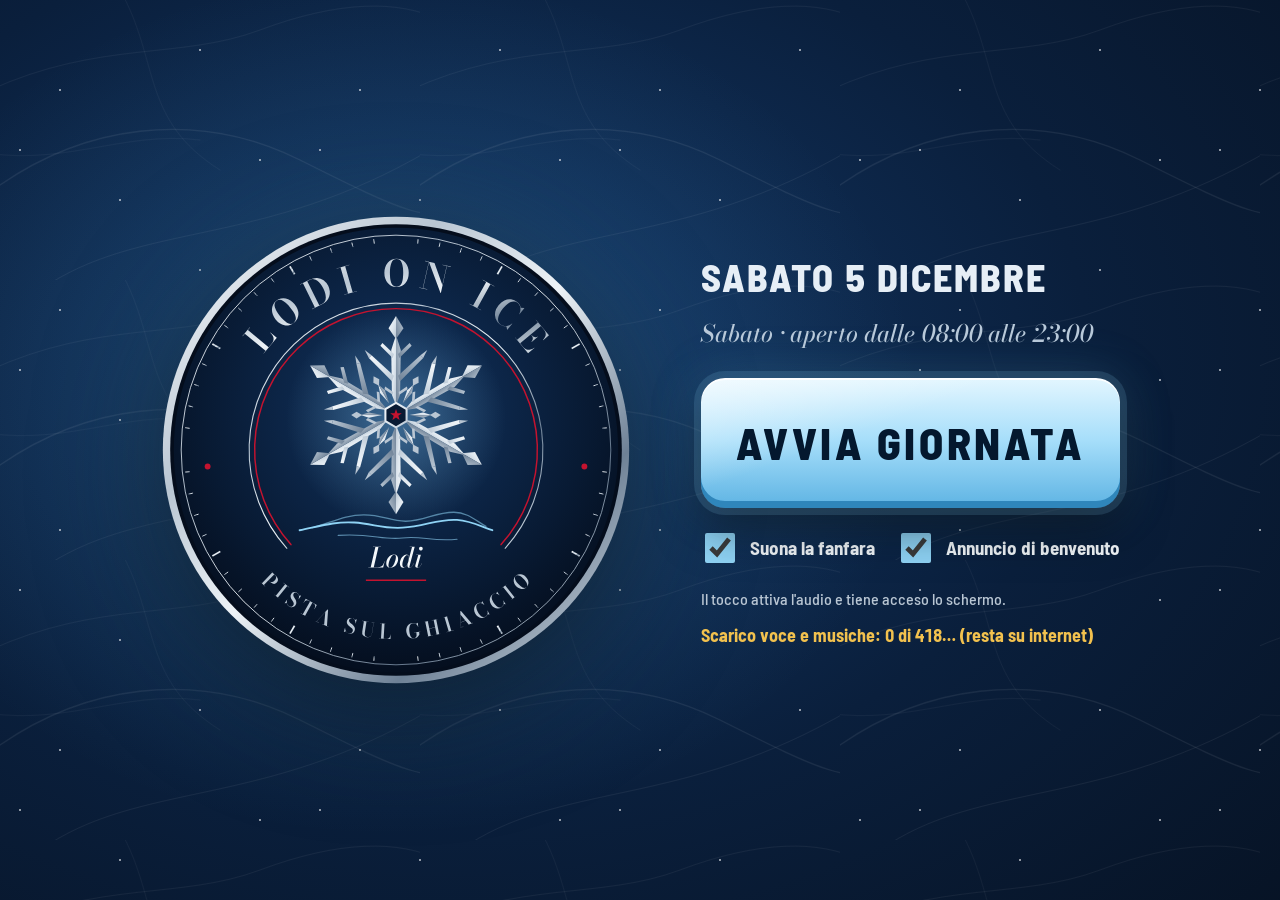
==== commit baca9f95: "Versione 20261119-013142" ====
--- a/index.html
+++ b/index.html
@@ -23,6 +23,14 @@
   <div class="avvio-colonna">
     <p class="avvio-data" id="avvio-data"></p>
     <p class="avvio-orario" id="avvio-orario"></p>
+    <div class="avvio-fondo" id="avvio-fondo" hidden>
+      <span class="fondo-titolo">💶 Fondo cassa nel cassetto</span>
+      <span class="fondo-comandi">
+        <button type="button" class="btn" id="fondo-meno" aria-label="10 euro in meno">−10</button>
+        <input type="number" inputmode="decimal" id="fondo-euro" min="0" step="5" aria-label="Fondo cassa in euro"><b>€</b>
+        <button type="button" class="btn" id="fondo-piu" aria-label="10 euro in più">+10</button>
+      </span>
+    </div>
     <button id="btn-avvia" class="btn-avvia">AVVIA GIORNATA</button>
     <div class="avvio-opzioni">
       <label class="spunta"><input type="checkbox" id="avvio-tada"> Suona la fanfara</label>
--- a/css/stile.css
+++ b/css/stile.css
@@ -1 +1 @@
-@font-face{font-family:Bodoni;src:url(../font/BodoniModa.ttf) format("truetype");font-weight:400 900;font-display:swap}@font-face{font-family:Bodoni;src:url(../font/BodoniModa-Italic.ttf) format("truetype");font-weight:400 900;font-style:italic;font-display:swap}@font-face{font-family:Barlow;src:url(../font/BarlowSemiCondensed-Medium.ttf) format("truetype");font-weight:500;font-display:swap}@font-face{font-family:Barlow;src:url(../font/BarlowSemiCondensed-Bold.ttf) format("truetype");font-weight:700;font-display:swap}@font-face{font-family:Barlow;src:url(../font/BarlowSemiCondensed-ExtraBold.ttf) format("truetype");font-weight:800;font-display:swap}:root{--notte: #081A33;--abisso: #040D1C;--lastra: #0F2748;--lastra-2: #163563;--filo: rgba(185, 198, 211, .28);--argento: #B9C6D3;--neve: #F3F7FA;--ghiaccio: #8FD3F5;--ghiaccio-scuro: #2C7FB8;--rosso: #C4132F;--rosso-chiaro: #FF5A6E;--giallo: #F2C14E;--verde: #4FD1A5;--raggio: 14px;--barra: 72px;--menu: 124px;color-scheme:dark}*{box-sizing:border-box;-webkit-tap-highlight-color:transparent}html,body{margin:0;height:100%}body{background:radial-gradient(120% 90% at 60% 0%,#10305a 0%,var(--notte) 55%,var(--abisso) 100%) fixed;color:var(--neve);font:500 18px/1.35 Barlow,system-ui,sans-serif;overflow:hidden;user-select:none;-webkit-user-select:none;touch-action:manipulation}button,input,select,textarea{font:inherit;color:inherit}button{cursor:pointer;border:0;background:none}button:focus-visible,input:focus-visible,select:focus-visible,textarea:focus-visible{outline:3px solid var(--ghiaccio);outline-offset:2px}h1,h2,h3{font-family:Bodoni,Georgia,serif;font-weight:600;margin:0;letter-spacing:.01em}h2{font-size:30px}h3{font-size:22px;color:var(--argento)}.num{font-variant-numeric:tabular-nums}[hidden]{display:none!important}.barra{position:fixed;inset:0 0 auto;height:var(--barra);display:flex;align-items:center;gap:18px;padding:0 16px 0 18px;background:#040d1cd1;border-bottom:1px solid var(--filo);backdrop-filter:blur(6px);z-index:20}.barra-icona{width:52px;height:52px;border-radius:50%}.barra-nome{display:flex;flex-direction:column;line-height:1.1;min-width:0}.barra-titolo{font-family:Bodoni,serif;font-size:25px;font-weight:600}.barra-sotto{font-family:Bodoni,serif;font-style:italic;color:var(--argento);font-size:15px}.barra-centro{margin-left:auto;display:flex;align-items:center;gap:14px}.barra-ora{font-size:34px;font-weight:800;font-variant-numeric:tabular-nums;letter-spacing:.02em}.badge{display:inline-flex;align-items:center;gap:6px;padding:5px 12px;border-radius:999px;border:1px solid var(--filo);color:var(--argento);font-weight:700;font-size:16px;white-space:nowrap}.badge.festivo{border-color:var(--rosso-chiaro);color:#ffd6dc;background:#c4132f38}.badge.vacanze{border-color:var(--rosso-chiaro);color:#fff;background:var(--rosso)}.badge.chiuso,.badge.fuori{color:var(--giallo);border-color:var(--giallo)}.badge.finto{color:#1b1200;background:var(--giallo);border-color:var(--giallo)}.stato{display:flex;gap:8px}.stato span{padding:6px 12px;border-radius:10px;font-weight:700;font-size:15px;white-space:nowrap;background:#4fd1a524;color:var(--verde);border:1px solid rgba(79,209,165,.4)}.stato span.ko{background:var(--rosso);color:#fff;border-color:var(--rosso-chiaro);animation:lampo 1s steps(2) infinite}.btn-stop{height:54px;padding:0 22px;border-radius:12px;background:var(--rosso);color:#fff;font-weight:800;font-size:22px;letter-spacing:.04em;border:2px solid #ff8a98}.btn-stop:active{transform:scale(.96)}.menu{position:fixed;top:var(--barra);bottom:0;left:0;width:var(--menu);display:flex;flex-direction:column;gap:8px;padding:12px 10px;background:#040d1c99;border-right:1px solid var(--filo);z-index:10}.menu button{flex:1;max-height:128px;display:flex;flex-direction:column;align-items:center;justify-content:center;gap:6px;border-radius:var(--raggio);color:var(--argento);font-weight:700;font-size:16px}.menu svg{width:42px;height:42px;fill:none;stroke:currentColor;stroke-width:2.6;stroke-linecap:round;stroke-linejoin:round}.menu button.attivo{background:var(--lastra-2);color:var(--neve);box-shadow:inset 4px 0 0 var(--ghiaccio)}.menu button.attivo svg{stroke:var(--ghiaccio)}main{position:fixed;top:var(--barra);left:var(--menu);right:0;bottom:0}.pagina{display:none;height:100%;overflow-y:auto;padding:18px 20px 28px;overscroll-behavior:contain}.pagina.attiva{display:block}.pannello{background:var(--lastra);border:1px solid var(--filo);border-radius:18px;padding:18px}.pannello+.pannello{margin-top:14px}.riga{display:flex;gap:12px;align-items:center;flex-wrap:wrap}.spazio{flex:1}.btn{min-height:64px;padding:0 22px;border-radius:var(--raggio);font-weight:700;font-size:20px;background:var(--lastra-2);border:1px solid var(--filo);color:var(--neve);display:inline-flex;align-items:center;justify-content:center;gap:10px}.btn:active{transform:scale(.97);filter:brightness(1.15)}.btn.primario{background:var(--ghiaccio);color:var(--abisso);border-color:transparent}.btn.pericolo{background:var(--rosso);border-color:var(--rosso-chiaro);color:#fff}.btn.piccolo{min-height:50px;font-size:17px;padding:0 16px}.btn[disabled]{opacity:.4}.etichetta{color:var(--argento);font-size:16px}.vuoto{color:var(--argento);font-style:italic}.spunta{display:inline-flex;align-items:center;gap:12px;font-size:19px;min-height:52px}.spunta input{width:30px;height:30px;accent-color:var(--ghiaccio)}.interruttore{position:relative;display:inline-flex;align-items:center;gap:14px;font-weight:700;font-size:20px;min-height:60px}.interruttore input{appearance:none;width:84px;height:46px;border-radius:999px;background:#3a4a61;position:relative;transition:background .2s}.interruttore input:after{content:"";position:absolute;top:5px;left:5px;width:36px;height:36px;border-radius:50%;background:#fff;transition:transform .2s}.interruttore input:checked{background:var(--verde)}.interruttore input:checked:after{transform:translate(38px)}input[type=text],input[type=number],input[type=time],input[type=date],input[type=datetime-local],input[type=password],select,textarea{min-height:56px;border-radius:12px;border:1px solid var(--filo);background:var(--abisso);padding:0 14px;font-size:20px;color:var(--neve);user-select:text;-webkit-user-select:text}textarea{padding:12px 14px;min-height:100px;resize:vertical;width:100%}input[type=number]{width:120px}input[type=range]{width:100%;height:44px;accent-color:var(--ghiaccio)}.avvio{position:fixed;inset:0;z-index:50;display:flex;align-items:center;justify-content:center;gap:70px;background:radial-gradient(90% 90% at 35% 40%,#143a6b 0%,var(--notte) 55%,var(--abisso) 100%)}.avvio[hidden]{display:none}.avvio-logo{width:min(470px,42vw);filter:drop-shadow(0 20px 50px rgba(0,0,0,.55))}.avvio-colonna{display:flex;flex-direction:column;gap:14px;max-width:470px}.avvio-data{font-family:Bodoni,serif;font-size:34px;margin:0}.avvio-orario{margin:0;color:var(--argento);font-size:22px}.btn-avvia{margin-top:14px;height:130px;border-radius:22px;background:var(--ghiaccio);color:var(--abisso);font-weight:800;font-size:40px;letter-spacing:.04em;box-shadow:0 0 0 6px #8fd3f52e,0 18px 40px #00000073}.btn-avvia:active{transform:scale(.97)}.avvio-opzioni{display:flex;gap:22px;flex-wrap:wrap}.avvio-nota{color:var(--argento);margin:0;font-size:16px}.velo{position:fixed;inset:0;z-index:60;background:#020710b8;display:flex;align-items:center;justify-content:center;padding:20px}.finestra{background:var(--lastra);border:1px solid var(--filo);border-radius:22px;padding:24px;width:min(760px,100%);max-height:100%;overflow-y:auto;box-shadow:0 30px 80px #0009}.finestra h2{margin-bottom:14px}.finestra .azioni{display:flex;gap:12px;justify-content:flex-end;margin-top:22px;flex-wrap:wrap}.finestra .azioni .btn{min-width:170px}#avvisi{position:fixed;bottom:22px;left:50%;transform:translate(-50%);z-index:70;display:flex;flex-direction:column;gap:10px;align-items:center}.avviso{display:flex;align-items:center;gap:18px;padding:14px 18px 14px 22px;border-radius:16px;background:var(--neve);color:var(--abisso);font-weight:700;font-size:20px;box-shadow:0 14px 40px #00000080}.avviso .btn{min-height:52px;background:var(--abisso);color:var(--neve)}.aggiorna{position:fixed;top:calc(var(--barra) + 10px);left:50%;transform:translate(-50%);z-index:65;padding:18px 30px;border-radius:16px;background:var(--giallo);color:#1b1200;font-weight:800;font-size:21px;box-shadow:0 12px 30px #00000080}.oggi{display:grid;grid-template-columns:1.25fr 1fr;gap:18px;min-height:100%}.cassa{display:flex;flex-direction:column;gap:14px}.btn-ingresso{flex:1;min-height:250px;border-radius:24px;background:var(--ghiaccio);color:var(--abisso);display:flex;flex-direction:column;align-items:center;justify-content:center;gap:4px;box-shadow:inset 0 -8px #040d1c2e}.btn-ingresso:active{transform:scale(.985);filter:brightness(1.1)}.btn-ingresso b{font-size:84px;font-weight:800;line-height:1}.btn-ingresso span{font-size:22px;font-weight:700}.rapidi{display:grid;grid-template-columns:repeat(3,1fr);gap:14px}.rapidi .btn{min-height:110px;font-size:44px;font-weight:800;border-radius:20px}.annulla-riga{display:flex;gap:14px}.annulla-riga .btn{flex:1}.contatori{display:grid;grid-template-columns:1fr 1fr;gap:12px}.contatore{background:var(--abisso);border:1px solid var(--filo);border-radius:14px;padding:12px 16px}.contatore b{display:block;font-size:38px;font-weight:800;font-variant-numeric:tabular-nums;line-height:1.1}.contatore span{color:var(--argento);font-size:16px}.totale{grid-column:span 2;display:flex;align-items:baseline;justify-content:space-between;border-color:var(--ghiaccio)}.totale b{font-size:50px;color:var(--ghiaccio)}.lato{display:flex;flex-direction:column;gap:14px}.giorno-titolo{display:flex;align-items:center;justify-content:space-between;gap:12px}.chiusura-conto{font-size:46px;font-weight:800;font-variant-numeric:tabular-nums;line-height:1.05}.meteo-box{display:flex;align-items:center;gap:16px}.meteo-icona{font-size:56px;line-height:1;white-space:nowrap}.meteo-storia{color:var(--argento);font-size:16px}.promemoria{border-color:var(--giallo);background:#f2c14e1a}.promemoria b{color:var(--giallo)}.griglia-pinguini{display:grid;grid-template-columns:repeat(auto-fill,minmax(146px,1fr));gap:10px}.pinguino{position:relative;aspect-ratio:1 / .8;border-radius:18px;background:var(--lastra);border:2px solid var(--filo);display:flex;flex-direction:column;align-items:center;justify-content:center;overflow:hidden}.pinguino:active{transform:scale(.97)}.pinguino svg.ghiera{position:absolute;width:86%;height:86%}.pinguino .n{position:relative;font-size:56px;font-weight:800;line-height:1;font-variant-numeric:tabular-nums}.pinguino .t{position:relative;font-size:22px;font-weight:700;font-variant-numeric:tabular-nums;color:var(--argento)}.pinguino.libero .t{font-size:17px}.pinguino.uso{background:var(--lastra-2);border-color:var(--ghiaccio)}.pinguino.uso .t{color:var(--ghiaccio)}.pinguino.ultimo{background:#4a3a0c;border-color:var(--giallo);animation:lampeggia .9s ease-in-out infinite}.pinguino.ultimo .t{color:var(--giallo)}.pinguino.scaduto{background:var(--rosso);border-color:#ff9aa6}.pinguino.scaduto .t{color:#fff}.pinguino .turni{position:absolute;top:8px;right:10px;font-size:15px;font-weight:800;color:var(--neve);background:#00000059;padding:2px 8px;border-radius:8px}@keyframes lampeggia{50%{background:#7a5e10}}@keyframes lampo{50%{opacity:.55}}.legenda{display:flex;gap:18px;color:var(--argento);font-size:16px;flex-wrap:wrap}.legenda i{display:inline-block;width:16px;height:16px;border-radius:4px;vertical-align:-2px;margin-right:6px}.suoni{display:grid;grid-template-columns:1fr 380px;gap:18px}.gruppo-suoni{margin-bottom:16px}.gruppo-suoni h3{margin-bottom:10px}.griglia-suoni{display:grid;grid-template-columns:repeat(auto-fill,minmax(190px,1fr));gap:10px}.suono{min-height:84px;border-radius:14px;padding:10px 14px;text-align:left;font-weight:700;font-size:19px;background:var(--lastra-2);border:1px solid var(--filo);border-left:6px solid var(--colore, var(--ghiaccio));display:flex;flex-direction:column;justify-content:center}.suono small{color:var(--argento);font-weight:500;font-size:14px;line-height:1.2;margin-top:3px;display:-webkit-box;-webkit-line-clamp:2;-webkit-box-orient:vertical;overflow:hidden}.suono:active{filter:brightness(1.3);transform:scale(.98)}.suono.suonando{box-shadow:0 0 0 3px var(--ghiaccio)}.lettore .titolo{font-size:20px;font-weight:700;min-height:28px;overflow:hidden;text-overflow:ellipsis;white-space:nowrap}.lettore .comandi{display:grid;grid-template-columns:repeat(3,1fr);gap:10px;margin:12px 0}.lettore .comandi .btn{min-height:72px;font-size:28px}.lista-musica{max-height:220px;overflow-y:auto;margin-top:10px}.lista-musica div{display:flex;align-items:center;gap:10px;padding:8px 0;border-bottom:1px solid var(--filo)}.lista-musica div span{flex:1;overflow:hidden;text-overflow:ellipsis;white-space:nowrap}.lista-musica div.ora span{color:var(--ghiaccio);font-weight:700}.in-onda{color:var(--ghiaccio);font-weight:700;min-height:26px}.filtri{display:flex;gap:10px;flex-wrap:wrap;align-items:center;margin-bottom:14px}.filtri .btn.attivo{background:var(--ghiaccio);color:var(--abisso)}.tessere{display:grid;grid-template-columns:repeat(5,1fr);gap:12px;margin-bottom:14px}.tessera{background:var(--lastra);border:1px solid var(--filo);border-radius:16px;padding:14px 16px}.tessera b{display:block;font-size:34px;font-weight:800;font-variant-numeric:tabular-nums}.tessera span{color:var(--argento);font-size:15px}.grafici{display:grid;grid-template-columns:1fr 1fr;gap:14px}.grafico{background:var(--lastra);border:1px solid var(--filo);border-radius:18px;padding:14px;height:340px;display:flex;flex-direction:column}.grafico.largo{grid-column:span 2}.grafico h3{font-size:19px;margin-bottom:8px}.grafico .tela{position:relative;flex:1;min-height:0}table.tab{width:100%;border-collapse:collapse;font-size:17px}table.tab th{text-align:left;color:var(--argento);font-weight:700;padding:8px 10px;border-bottom:1px solid var(--filo)}table.tab td{padding:10px;border-bottom:1px solid rgba(185,198,211,.12);font-variant-numeric:tabular-nums}table.tab tr.festivo td:first-child{box-shadow:inset 4px 0 0 var(--rosso)}table.tab td.dx,table.tab th.dx{text-align:right}.imp{display:grid;grid-template-columns:1fr 1fr;gap:14px;align-items:start}.campo{display:flex;align-items:center;justify-content:space-between;gap:14px;padding:10px 0;border-bottom:1px solid rgba(185,198,211,.12)}.campo:last-child{border-bottom:0}.campo>span{font-size:19px}.elenco-voce{display:flex;align-items:center;gap:10px;padding:10px 0;border-bottom:1px solid rgba(185,198,211,.12)}.elenco-voce .testo{flex:1}.elenco-voce .testo small{display:block;color:var(--argento)}.tastierino{display:grid;grid-template-columns:repeat(3,110px);gap:12px;justify-content:center;margin-top:16px}.tastierino .btn{min-height:90px;font-size:36px}.pin-puntini{text-align:center;font-size:44px;letter-spacing:16px;min-height:60px}.meteo-scelte{display:grid;grid-template-columns:repeat(3,1fr);gap:12px}.meteo-scelte button,.meteo-extra button{min-height:112px;border-radius:18px;background:var(--lastra-2);border:2px solid var(--filo);display:flex;flex-direction:column;align-items:center;justify-content:center;gap:4px;font-weight:700;font-size:20px}.meteo-scelte button i,.meteo-extra button i{font-style:normal;font-size:46px;line-height:1.1}.meteo-scelte button.sel,.meteo-extra button.sel{border-color:var(--ghiaccio);background:#1d4a80;box-shadow:0 0 0 3px #8fd3f559}.meteo-extra{display:grid;grid-template-columns:1fr 1fr;gap:12px;margin-top:12px}.meteo-extra button{min-height:84px;flex-direction:row;gap:12px}.meteo-extra button i{font-size:36px}.debug-barra{border-color:var(--giallo)}@media (max-width: 1100px){.oggi,.suoni,.imp,.grafici{grid-template-columns:1fr}.grafico.largo{grid-column:auto}.tessere{grid-template-columns:repeat(2,1fr)}.barra-sotto{display:none}}@media (prefers-reduced-motion: reduce){.pinguino.ultimo,.stato span.ko{animation:none}}:root{--alto: env(safe-area-inset-top, 0px);--basso: env(safe-area-inset-bottom, 0px)}.barra{height:calc(var(--barra) + var(--alto));padding-top:var(--alto);padding-left:calc(18px + env(safe-area-inset-left,0px));padding-right:calc(16px + env(safe-area-inset-right,0px))}.menu,main{top:calc(var(--barra) + var(--alto))}.menu{padding-bottom:calc(12px + var(--basso));left:env(safe-area-inset-left,0px)}main{left:calc(var(--menu) + env(safe-area-inset-left,0px));right:env(safe-area-inset-right,0px)}.pagina{padding-bottom:calc(28px + var(--basso));-webkit-overflow-scrolling:touch}html,body{height:100dvh;overscroll-behavior:none}body{-webkit-touch-callout:none;-webkit-text-size-adjust:100%}img,svg,button{-webkit-touch-callout:none;-webkit-user-drag:none}.file-nascosto{position:absolute;width:1px;height:1px;opacity:0;overflow:hidden;pointer-events:none}.tieni-acceso{position:fixed;width:1px;height:1px;opacity:.01;left:0;bottom:0;pointer-events:none}@media (max-width: 1200px){.barra{gap:12px}.barra-ora{font-size:30px}.stato span{padding:6px 9px;font-size:14px}}.avvio-offline{margin:0;font-size:18px;font-weight:700;color:var(--giallo);min-height:24px}.avvio-offline.ok{color:var(--verde)}:root{--alto: env(safe-area-inset-top, 0px);--basso: env(safe-area-inset-bottom, 0px);--fondo: #06101f;--sup: #0d1b31;--sup2: #12233e;--sup3: #1a2f50;--riga: #263d61;--testo: #f1f6fb;--tenue: #9fb2c6;--spento: #5f7389;--cromo: #e6eef6;--filetto: #b9c9d9;--gh1: #e9f8ff;--gh2: #9fdcf8;--gh3: #4ea9dc;--gh-ink: #04182e;--r: 16px;--r-s: 12px;--display: "Barlow", "Arial Narrow", sans-serif;--brina: repeating-linear-gradient(28deg, rgba(255,255,255,.035) 0 1px, transparent 1px 5px), repeating-linear-gradient(-62deg, rgba(255,255,255,.028) 0 1px, transparent 1px 7px);--pattini: url("data:image/svg+xml,%3Csvg xmlns='http://www.w3.org/2000/svg' width='420' height='280'%3E%3Cg fill='none' stroke='%23ffffff' stroke-linecap='round'%3E%3Cpath d='M-20 200C80 120 200 110 300 160S440 230 460 200' stroke-opacity='.07' stroke-width='1.3'/%3E%3Cpath d='M-10 90C100 40 180 60 260 30S400 0 440 20' stroke-opacity='.05'/%3E%3Cpath d='M40 290C140 220 260 250 430 150' stroke-opacity='.06'/%3E%3Cpath d='M120 -10C160 60 140 120 220 170' stroke-opacity='.04'/%3E%3Cpath d='M-30 150C60 170 120 130 200 140' stroke-opacity='.05' stroke-width='.8'/%3E%3C/g%3E%3C/svg%3E")}body{background:var(--pattini),radial-gradient(110% 80% at 65% -10%,#143865 0%,#0a1f3c 40%,var(--fondo) 75%) fixed;background-size:420px 280px,auto;-webkit-font-smoothing:antialiased;font-variant-numeric:tabular-nums}h2{font-family:var(--display);font-weight:800;text-transform:uppercase;letter-spacing:.04em;font-size:30px;line-height:1;color:var(--testo)}h3{font-family:var(--display);font-weight:800;text-transform:uppercase;letter-spacing:.05em;font-size:21px;line-height:1.05;color:var(--cromo)}.barra{background:var(--brina),var(--pattini),linear-gradient(180deg,#16325a,#0b1d38);background-size:auto,420px 280px,auto;border-bottom:0;box-shadow:inset 0 -1px #04101f,inset 0 -6px #0c1a30,0 10px 26px #00000080;backdrop-filter:none}.barra:before{content:"";position:absolute;left:7px;right:7px;bottom:9px;top:calc(var(--alto) + 7px);border:1px solid var(--filetto);border-radius:10px;opacity:.45;pointer-events:none}.barra .ang{position:absolute;width:14px;height:14px;z-index:1;background:radial-gradient(circle at 35% 30%,#fff 0 8%,#d6dde4 32%,#6d7680)}.ang.a1{top:var(--alto);left:0;border-radius:0 0 7px}.ang.a2{top:var(--alto);right:0;border-radius:0 0 0 7px}.ang.a3{bottom:0;left:0;border-radius:0 7px 0 0}.ang.a4{bottom:0;right:0;border-radius:7px 0 0}.barra-icona{width:54px;height:54px;filter:drop-shadow(0 3px 8px rgba(0,0,0,.7))}.barra-titolo{font-family:var(--display);font-weight:800;text-transform:uppercase;letter-spacing:.06em;font-size:26px;color:var(--cromo);line-height:1}.barra-sotto{font-size:16px;margin-top:3px;color:var(--filetto)}.barra-ora{display:inline-flex;align-items:center;gap:10px;padding:4px 16px 4px 14px;border-radius:99px;background:#050c17;box-shadow:inset 0 0 0 1px #2d4466,inset 0 2px 6px #000c;font-family:var(--display);font-size:32px;color:#fff}.barra-ora:before{content:"";width:10px;height:10px;border-radius:50%;background:#5fd1ff;box-shadow:0 0 10px 2px #5fd1ffcc;animation:respiro 2.4s ease-in-out infinite}@keyframes respiro{50%{opacity:.45}}.badge{font-family:var(--display);text-transform:uppercase;letter-spacing:.05em;font-size:15px;padding:6px 13px;background:#00000040}.stato span{font-family:var(--display);text-transform:uppercase;letter-spacing:.05em;background:#0000004d;box-shadow:inset 0 0 0 1px #4fd1a573;border:0;display:inline-flex;align-items:center;gap:7px}.stato span:before{content:"";width:8px;height:8px;border-radius:50%;background:var(--verde);box-shadow:0 0 8px 1px #4fd1a5cc}.stato span.ko{background:var(--rosso);box-shadow:inset 0 0 0 1px #ff8a98}.stato span.ko:before{background:#fff;box-shadow:0 0 8px 2px #fff}.btn-stop{font-family:var(--display);letter-spacing:.08em;border:0;background:linear-gradient(180deg,#ea3a4d,#b5132b);box-shadow:inset 0 1px #ffffff4d,inset 0 -4px #7d0c1d,0 6px 16px #c4132f59}.menu{background:linear-gradient(180deg,#050c18d9,#050c18a6);border-right:0;box-shadow:inset -1px 0 #1a2c48;gap:10px}.menu button{position:relative;font-family:var(--display);text-transform:uppercase;letter-spacing:.06em;font-size:15px;background:var(--sup);color:var(--tenue);box-shadow:inset 0 1px #ffffff0d,inset 0 -3px #040b16,0 2px 6px #0000004d}.menu button:before{content:"";position:absolute;top:10px;right:10px;width:8px;height:8px;border-radius:50%;background:#22344f;box-shadow:inset 0 1px 1px #0009}.menu svg{stroke-width:2.3}.menu button.attivo{background:linear-gradient(180deg,#1d3a63,#12284a);color:#fff;box-shadow:inset 0 0 0 1px #35557f,inset 0 -3px 0 var(--rosso),0 4px 12px #0006}.menu button.attivo:before{background:#5fd1ff;box-shadow:0 0 10px 2px #5fd1ffcc}.menu button.attivo svg{stroke:var(--gh2);filter:drop-shadow(0 0 6px rgba(143,211,245,.45))}.pannello,.tessera,.grafico{background:linear-gradient(180deg,var(--sup2),var(--sup));border:0;border-radius:var(--r);box-shadow:inset 0 0 0 1px var(--riga),inset 0 1px #ffffff0a,0 8px 22px #0000004d}.pannello>h3:first-child,.grafico>h3:first-child{margin-bottom:10px!important}.finestra{background:var(--brina),linear-gradient(180deg,#14294a,#0c1b33);border:0;box-shadow:inset 0 0 0 1px #35557f,inset 0 3px 0 var(--filetto),0 30px 80px #000000b3}.velo{background:#020710c7;backdrop-filter:blur(3px);-webkit-backdrop-filter:blur(3px)}.promemoria{background:linear-gradient(180deg,#f2c14e24,#f2c14e0f);box-shadow:inset 0 0 0 1px #f2c14e8c,inset 4px 0 0 var(--giallo)}.btn{font-family:var(--display);text-transform:uppercase;letter-spacing:.05em;font-weight:800;border:0;color:var(--testo);background:linear-gradient(180deg,#213b62,#182d4d);box-shadow:inset 0 1px #ffffff14,inset 0 0 0 1px #2d4a74,inset 0 -3px #0a1729,0 3px 8px #00000059;transition:transform .08s,filter .15s}.btn:active{transform:translateY(2px);filter:brightness(1.15)}.btn.primario{color:var(--gh-ink);background:linear-gradient(180deg,var(--gh1) 0%,var(--gh2) 45%,var(--gh3) 100%);box-shadow:inset 0 1px #fffc,inset 0 -3px #2a7fb3,0 5px 18px #5fbef04d}.btn.pericolo{background:linear-gradient(180deg,#e8394c,#ad1328);box-shadow:inset 0 1px #ffffff40,inset 0 -3px #6d0a18,0 4px 14px #c4132f4d}.btn.piccolo{font-size:16px}.filtri .btn.attivo{color:#fff;background:linear-gradient(180deg,#1d3a63,#12284a);box-shadow:inset 0 0 0 1px #4a6c99,inset 0 -3px 0 var(--rosso)}.btn-ingresso{position:relative;overflow:hidden;color:var(--gh-ink);background:var(--pattini),linear-gradient(160deg,#ffffff8c,#fff0 38%),linear-gradient(180deg,#e3f6ff,#a6defa 48%,#5db3e3);background-size:420px 280px,auto,auto;box-shadow:inset 0 2px #ffffffe6,inset 0 0 0 1px #ffffff59,inset 0 -8px #2f86bb,0 14px 34px #3caae647}.btn-ingresso:after{content:"";position:absolute;top:-40%;bottom:-40%;width:26%;left:-40%;background:linear-gradient(90deg,transparent,rgba(255,255,255,.55),transparent);transform:rotate(18deg);animation:riflesso 7s ease-in-out infinite}@keyframes riflesso{0%,70%{left:-40%}to{left:130%}}.btn-ingresso b{font-family:var(--display);font-size:104px;letter-spacing:.01em;text-shadow:0 2px 0 rgba(255,255,255,.5)}.btn-ingresso span{font-family:var(--display);text-transform:uppercase;letter-spacing:.08em;font-weight:800;font-size:23px}.btn-ingresso:active{transform:translateY(3px)}.rapidi .btn{font-size:48px;letter-spacing:.02em;background:linear-gradient(180deg,#1f3a62,#152a49);box-shadow:inset 0 1px #ffffff14,inset 0 0 0 1px #2d4a74,inset 0 -4px 0 var(--gh3),0 4px 10px #00000059}.annulla-riga .btn{color:var(--tenue);box-shadow:inset 0 1px #ffffff0f,inset 0 0 0 1px #2d4a74,inset 0 -3px #4a5d78}.contatori{gap:0;border-radius:var(--r);overflow:hidden;background:#071223;box-shadow:inset 0 0 0 1px var(--riga)}.contatore{background:none;border:0;border-radius:0;padding:12px 16px 11px;text-align:center}.contatore+.contatore:not(.totale){box-shadow:inset 1px 0 0 var(--riga)}.contatore b{font-family:var(--display);font-size:44px;line-height:1;letter-spacing:.02em}.contatore span{font-size:15px;font-weight:700}.totale{text-align:left;align-items:center;padding:14px 18px;background:var(--brina),linear-gradient(180deg,#13284a,#0c1b33);box-shadow:inset 0 1px 0 var(--riga),inset 0 3px 0 var(--filetto)}.totale span{font-family:var(--display);text-transform:uppercase;letter-spacing:.07em;font-size:18px;color:var(--cromo)}.totale b{font-size:58px;color:var(--gh2);text-shadow:0 0 22px rgba(143,211,245,.35)}.giorno-titolo h2{font-size:28px}.chiusura-conto{font-family:var(--display);font-size:64px;letter-spacing:.02em;color:#fff}.meteo-box .btn{white-space:nowrap}.pinguino{border:0;border-radius:18px;background:linear-gradient(180deg,#132848,#0c1b33);box-shadow:inset 0 0 0 1px var(--riga),inset 0 1px #ffffff0d,inset 0 -4px #081325,0 4px 12px #0000004d}.pinguino .n{font-family:var(--display);font-size:62px;letter-spacing:.01em}.pinguino .t{font-family:var(--display);letter-spacing:.04em}.pinguino.libero .t{text-transform:uppercase;color:var(--spento)}.pinguino.libero .n{color:#c9d6e3}.pinguino.uso{border:0;background:var(--pattini),linear-gradient(180deg,#1c4373,#11294b);background-size:420px 280px,auto;box-shadow:inset 0 0 0 2px var(--gh3),inset 0 -4px 0 var(--gh2),0 0 20px #5fbef038}.pinguino.ultimo{border:0;background:linear-gradient(180deg,#5a4610,#3b2d08);box-shadow:inset 0 0 0 2px var(--giallo),inset 0 -4px 0 var(--giallo),0 0 22px #f2c14e4d}.pinguino.scaduto{border:0;background:repeating-linear-gradient(135deg,#d01a35 0 16px,#a8102a 16px 32px);box-shadow:inset 0 0 0 2px #ff9aa6,inset 0 -4px #ffd0d6,0 0 26px #d01a3573}.pinguino .turni{font-family:var(--display);letter-spacing:.04em;background:#00000073;box-shadow:inset 0 0 0 1px #fff3}.legenda{font-family:var(--display);text-transform:uppercase;letter-spacing:.05em;font-size:14px}.suono{border:0;border-radius:14px;font-family:var(--display);letter-spacing:.02em;background:linear-gradient(180deg,#1c3559,#142a48);box-shadow:inset 0 1px #ffffff12,inset 0 0 0 1px #2a4670,inset 0 -4px 0 var(--colore, var(--gh3)),0 3px 8px #0000004d}.suono small{font-family:Barlow,sans-serif;letter-spacing:0}.suono.suonando{box-shadow:inset 0 0 0 2px var(--gh2),inset 0 -4px 0 var(--colore, var(--gh3)),0 0 18px #8fd3f566}.gruppo-suoni h3{display:flex;align-items:center;gap:10px}.gruppo-suoni h3:after{content:"";flex:1;height:1px;background:linear-gradient(90deg,var(--riga),transparent)}.lettore .titolo{font-family:var(--display);letter-spacing:.03em}.in-onda{font-family:var(--display);text-transform:uppercase;letter-spacing:.05em;color:var(--gh2)}.tessera{text-align:center;padding:14px 10px 12px}.tessera b{font-family:var(--display);font-size:40px;line-height:1.05;letter-spacing:.02em}.tessera span{font-weight:700;font-size:14px}.tessere .tessera:first-child{box-shadow:inset 0 0 0 1px var(--riga),inset 0 3px 0 var(--filetto),0 8px 22px #0000004d}.tessere .tessera:first-child b{color:var(--gh2)}table.tab th{font-family:var(--display);text-transform:uppercase;letter-spacing:.05em;font-size:15px}.campo{border-bottom:1px solid #1d3253}.campo>span{font-size:18px;font-weight:600}input[type=text],input[type=number],input[type=time],input[type=date],input[type=datetime-local],input[type=password],select,textarea{background:#050d19;border:1px solid var(--riga);font-weight:700;box-shadow:inset 0 2px 5px #00000080}input:focus,select:focus,textarea:focus{outline:none;border-color:var(--gh2);box-shadow:0 0 0 3px #8fd3f533,inset 0 2px 5px #00000080}.interruttore input{background:#26364d;box-shadow:inset 0 2px 5px #0009}.interruttore input:after{background:linear-gradient(180deg,#fff,#cfd8e2);box-shadow:0 2px 5px #00000080}.interruttore input:checked{background:linear-gradient(180deg,#3fbf92,#2a9670)}.meteo-scelte button,.meteo-extra button{border:0;font-family:var(--display);text-transform:uppercase;letter-spacing:.05em;background:linear-gradient(180deg,#1c3559,#142a48);box-shadow:inset 0 1px #ffffff12,inset 0 0 0 1px #2a4670,inset 0 -4px #0a1729,0 3px 8px #0000004d}.meteo-scelte button.sel,.meteo-extra button.sel{border:0;background:linear-gradient(180deg,#2a5a90,#1b3f6c);box-shadow:inset 0 0 0 2px var(--gh2),inset 0 -4px 0 var(--rosso),0 0 18px #8fd3f559}.avviso{background:linear-gradient(180deg,#fff,#e2edf6);color:var(--gh-ink);box-shadow:inset 0 -3px 0 var(--gh3),0 16px 40px #0000008c;font-family:var(--display);letter-spacing:.02em;font-size:21px}.aggiorna{font-family:var(--display);text-transform:uppercase;letter-spacing:.05em;box-shadow:inset 0 -3px #a07a1c,0 12px 30px #00000080}.avvio{background:var(--pattini),radial-gradient(70% 80% at 30% 45%,rgba(95,190,240,.18) 0%,transparent 60%),radial-gradient(100% 100% at 35% 40%,#143a6b 0%,#0a1f3c 50%,var(--fondo) 100%);background-size:420px 280px,auto,auto;overflow:hidden}.avvio-neve{position:absolute;inset:-100px 0 0;pointer-events:none;opacity:.55;background-image:radial-gradient(2px 2px at 20px 30px,#fff 50%,transparent 51%),radial-gradient(1.5px 1.5px at 120px 80px,#fff 50%,transparent 51%),radial-gradient(2.5px 2.5px at 200px 150px,#fff 50%,transparent 51%),radial-gradient(1.5px 1.5px at 60px 190px,#fff 50%,transparent 51%),radial-gradient(2px 2px at 260px 40px,#fff 50%,transparent 51%);background-size:300px 220px;animation:nevica 16s linear infinite}@keyframes nevica{to{transform:translateY(220px)}}.avvio-logo,.avvio-colonna{position:relative}.avvio-logo{filter:drop-shadow(0 24px 60px rgba(0,0,0,.6)) drop-shadow(0 0 40px rgba(95,190,240,.15))}.avvio-data{font-family:var(--display);font-weight:800;text-transform:uppercase;letter-spacing:.05em;font-size:38px;color:var(--cromo)}.avvio-orario{font-family:Bodoni,serif;font-style:italic;font-size:24px;color:var(--filetto)}.btn-avvia{position:relative;overflow:hidden;border-radius:24px;color:var(--gh-ink);font-family:var(--display);font-size:44px;letter-spacing:.08em;background:linear-gradient(160deg,#ffffff8c,#fff0 40%),linear-gradient(180deg,#e3f6ff,#a6defa 48%,#5db3e3);box-shadow:inset 0 2px #ffffffe6,inset 0 -7px #2f86bb,0 0 0 7px #8fd3f524,0 20px 46px #00000080,0 0 50px #5fbef040}.btn-avvia:after{content:"";position:absolute;top:-40%;bottom:-40%;width:22%;left:-40%;background:linear-gradient(90deg,transparent,rgba(255,255,255,.6),transparent);transform:rotate(18deg);animation:riflesso 5s ease-in-out infinite}.btn-avvia:active{transform:translateY(3px)}.avvio-opzioni .spunta{font-weight:700}@media (prefers-reduced-motion: reduce){.avvio-neve,.btn-ingresso:after,.btn-avvia:after,.barra-ora:before{animation:none}}@media (max-width: 1200px){.barra-titolo{font-size:22px}.barra-ora{font-size:28px;padding:3px 13px 3px 11px}}.yt-box{position:fixed;right:calc(14px + env(safe-area-inset-right,0px));bottom:calc(14px + var(--basso));z-index:30;padding:8px 8px 6px;border-radius:16px;background:linear-gradient(180deg,#14294a,#0b1a31);box-shadow:inset 0 0 0 1px #35557f,inset 0 3px 0 var(--filetto),0 14px 34px #0009}.yt-box iframe{display:block;width:356px;height:200px;border:0;border-radius:10px;background:#000}.yt-titolo{display:block;max-width:356px;margin-top:5px;font-family:var(--display);letter-spacing:.03em;font-size:15px;color:var(--gh2);white-space:nowrap;overflow:hidden;text-overflow:ellipsis}.yt-titolo:empty{display:none}body.yt-attivo .pagina{padding-bottom:calc(260px + var(--basso))}.yt-intestazione{display:flex;align-items:center;gap:10px}.yt-logo{display:inline-grid;place-items:center;width:34px;height:24px;border-radius:7px;background:linear-gradient(180deg,#ff3b3b,#c4161c);color:#fff;font-size:13px}.yt-avviso{margin:8px 0;padding:10px 12px;border-radius:12px;background:#f2c14e24;box-shadow:inset 0 0 0 1px var(--giallo);color:var(--giallo);font-weight:700}.avvio-licenza{display:flex;flex-direction:column;gap:10px}.avvio-licenza:empty{display:none}.avvio-licenza b{font-family:var(--display);font-size:24px;letter-spacing:.02em}.avvio-licenza.avviso b{color:var(--giallo)}.avvio-licenza.scaduta{padding:18px;border-radius:18px;background:#c4132f29;box-shadow:inset 0 0 0 1px var(--rosso-chiaro)}.avvio-licenza.scaduta b{color:#ffd6dc}.avvio-licenza input{min-height:56px;width:100%}.pannello.licenza.avviso{box-shadow:inset 0 0 0 1px var(--giallo),inset 0 3px 0 var(--giallo)}.pannello.licenza.scaduta{box-shadow:inset 0 0 0 1px var(--rosso-chiaro),inset 0 3px 0 var(--rosso)}body.sola-lettura .menu button[data-pagina=oggi],body.sola-lettura .menu button[data-pagina=pinguini],body.sola-lettura .menu button[data-pagina=suoni]{display:none}.riattiva{position:fixed;inset:0;z-index:90;display:flex;flex-direction:column;align-items:center;justify-content:center;gap:14px;background:radial-gradient(70% 70% at 50% 50%,#d01a35eb,#780818f2);color:#fff;border:0;font-family:var(--display);text-transform:uppercase;letter-spacing:.06em;cursor:pointer}.riattiva b{font-size:84px;line-height:1;animation:respiro 1.4s ease-in-out infinite}.riattiva span{font-size:32px}.codice-tablet{font-family:var(--display);font-size:20px;letter-spacing:.03em;color:var(--tenue)}.codice-tablet b{color:#fff;font-size:26px;letter-spacing:.12em;user-select:all;-webkit-user-select:all}.avvio-licenza a.btn{text-decoration:none}.avvio-demo{margin:0;padding:12px 16px;border-radius:14px;font-size:18px;color:#1b1200;background:linear-gradient(180deg,#ffe08a,#f2c14e);box-shadow:inset 0 -3px #c8952c}.btn-guida{height:54px;padding:0 18px;border-radius:12px;border:0;color:#1b1200;font-family:var(--display);font-weight:800;font-size:20px;letter-spacing:.06em;background:linear-gradient(180deg,#ffe08a,#f2c14e 50%,#c8952c);box-shadow:inset 0 1px #fff9,inset 0 -3px #8a6414}.guida dl{margin:0;display:grid;grid-template-columns:210px 1fr;gap:10px 18px}.guida dt{font-family:var(--display);font-weight:800;text-transform:uppercase;letter-spacing:.04em;color:var(--gh2);font-size:19px}.guida dd{margin:0;font-size:19px;line-height:1.35}.guida-prova{margin:16px 0 0;padding:14px 16px;border-radius:14px;font-size:19px;background:#f2c14e24;box-shadow:inset 0 0 0 1px var(--giallo)}.guida-passi{margin:0;padding-left:26px;font-size:21px;line-height:1.5}@media (max-width: 760px){.guida dl{grid-template-columns:1fr}}.gira-telefono{display:none}@media (orientation: portrait) and (max-width: 700px){.gira-telefono{position:fixed;inset:0;z-index:200;display:flex;flex-direction:column;align-items:center;justify-content:center;gap:16px;padding:30px;text-align:center;color:#fff;background:radial-gradient(90% 70% at 50% 40%,#163a68,#06101f)}.gira-telefono b{font-family:var(--display);font-size:34px;text-transform:uppercase;letter-spacing:.05em;line-height:1.1}.gira-telefono span{color:var(--argento);font-size:19px}.gira-icona{font-size:90px;animation:gira 2.4s ease-in-out infinite}}@keyframes gira{0%,30%{transform:rotate(0)}55%,85%{transform:rotate(-90deg)}to{transform:rotate(0)}}@media (max-height: 500px){.menu{overflow-y:auto;gap:6px;padding:8px 6px}.menu button{flex:none;min-height:74px}}.demo-avviso{display:flex;flex-direction:column;gap:6px;margin-bottom:14px;box-shadow:inset 0 0 0 2px var(--giallo),0 8px 22px #0000004d!important;background:linear-gradient(180deg,#f2c14e2e,#f2c14e0f)!important}.demo-avviso b{font-family:var(--display);font-size:24px;text-transform:uppercase;letter-spacing:.04em;color:var(--giallo)}.demo-avviso span{font-size:18px}.demo-bloccata .pannello:not(.licenza):not(.demo-avviso){position:relative}.demo-bloccata .pannello:not(.licenza):not(.demo-avviso):after{content:"\1f512  Modificabile nella versione definitiva";position:absolute;inset:0;z-index:2;border-radius:inherit;display:flex;align-items:flex-end;justify-content:center;padding:12px 16px;font-family:var(--display);font-weight:800;font-size:16px;letter-spacing:.04em;text-transform:uppercase;color:var(--giallo);background:#06101f73;cursor:not-allowed}.demo-bloccata .pannello.licenza input,.demo-bloccata .pannello.licenza .btn,.demo-bloccata .pannello.licenza .codice-tablet{display:none}.menu-turni{display:none!important}body.con-turni .menu-turni{display:flex!important}body.con-turni .menu button{max-height:104px}.turni{display:grid;grid-template-columns:430px 1fr;gap:18px;min-height:100%}.turni-cassa{display:flex;flex-direction:column;gap:12px}.turni-durate{display:grid;grid-template-columns:repeat(3,1fr);gap:10px}.turni-durata{min-height:92px;border-radius:16px;display:flex;flex-direction:column;align-items:center;justify-content:center;gap:2px;font-family:var(--display);color:#fff;background:linear-gradient(180deg,#1f3a62,#152a49);box-shadow:inset 0 1px #ffffff14,inset 0 0 0 1px #2d4a74,inset 0 -4px #0a1729}.turni-durata b{font-size:28px;font-weight:800;letter-spacing:.02em}.turni-durata span{font-size:19px;color:var(--argento);font-weight:700}.turni-durata.sel{background:linear-gradient(180deg,#2a5a90,#1b3f6c);box-shadow:inset 0 0 0 2px var(--gh2),inset 0 -4px 0 var(--rosso),0 0 18px #8fd3f559}.turni-durata.sel span{color:var(--gh1)}.turni-display{height:96px;border-radius:16px;display:flex;align-items:center;justify-content:center;font-family:var(--display);font-weight:800;font-size:76px;letter-spacing:.06em;color:#fff;background:#050d19;box-shadow:inset 0 0 0 1px var(--riga),inset 0 3px 8px #0009}.turni-display.vuoto{color:var(--spento)}.turni-tastierino{display:grid;grid-template-columns:repeat(3,1fr);gap:10px}.turni-tasto{min-height:72px;font-size:36px}.turni-avvia{min-height:110px;border-radius:22px;display:flex;flex-direction:column;align-items:center;justify-content:center;color:var(--gh-ink);font-family:var(--display);background:linear-gradient(160deg,#ffffff8c,#fff0 40%),linear-gradient(180deg,#e3f6ff,#a6defa 48%,#5db3e3);box-shadow:inset 0 2px #ffffffe6,inset 0 -7px #2f86bb,0 14px 34px #3caae647}.turni-avvia b{font-size:46px;font-weight:800;letter-spacing:.08em;line-height:1}.turni-avvia span{font-size:21px;font-weight:800;letter-spacing:.05em;text-transform:uppercase}.turni-avvia:active{transform:translateY(3px)}.turni-conta{font-family:var(--display);font-weight:800;font-size:22px;color:var(--gh2)}.turni-lista{display:grid;grid-template-columns:repeat(auto-fill,minmax(150px,1fr));gap:10px;align-content:start}.turno-card{border-radius:16px;padding:10px 8px 9px;display:flex;flex-direction:column;align-items:center;gap:2px;color:#fff;font-family:var(--display);background:linear-gradient(180deg,#1c4373,#11294b);box-shadow:inset 0 0 0 2px var(--gh3),inset 0 -4px 0 var(--gh2)}.turno-card b{font-size:50px;font-weight:800;line-height:1}.turno-card .t{font-size:24px;font-weight:800;color:var(--gh2);font-variant-numeric:tabular-nums}.turno-card small{font-family:Barlow,sans-serif;font-size:13px;color:var(--argento);text-align:center}.turno-card.ultimo{background:linear-gradient(180deg,#5a4610,#3b2d08);box-shadow:inset 0 0 0 2px var(--giallo),inset 0 -4px 0 var(--giallo)}.turno-card.ultimo .t{color:var(--giallo)}.turno-card.scaduto{background:repeating-linear-gradient(135deg,#d01a35 0 16px,#a8102a 16px 32px);box-shadow:inset 0 0 0 2px #ff9aa6,inset 0 -4px #ffd0d6}.turno-card.scaduto .t,.turno-card.scaduto small{color:#fff}@media (max-width: 1100px){.turni{grid-template-columns:1fr}}.conta-oggi{display:grid;grid-template-columns:1fr 1fr 1.3fr;border-radius:var(--r);overflow:hidden;background:#071223;box-shadow:inset 0 0 0 1px var(--riga)}.conta-oggi>div{padding:10px 12px;text-align:center}.conta-oggi>div+div{box-shadow:inset 1px 0 0 var(--riga)}.conta-oggi b{display:block;font-family:var(--display);font-weight:800;font-size:34px;line-height:1}.conta-oggi span{font-size:14px;color:var(--tenue);font-weight:700}.incasso-nascosto{display:flex;align-items:center;justify-content:center;gap:10px;padding:8px 12px;color:var(--tenue);box-shadow:inset 1px 0 0 var(--riga);font-family:var(--display)}.incasso-nascosto span{font-size:14px;text-transform:uppercase;letter-spacing:.05em}.incasso-nascosto b{font-size:22px;color:var(--spento);letter-spacing:.1em}.incasso-nascosto i{font-style:normal;font-size:20px;opacity:.7}.incasso-nascosto.visibile b{color:var(--gh2);letter-spacing:.02em}.btn-chiudi-giornata{min-height:54px;font-size:18px;color:var(--tenue);box-shadow:inset 0 1px #ffffff0f,inset 0 0 0 1px #2d4a74,inset 0 -3px #4a5d78}.btn-vai-turni{min-height:64px;font-size:22px;box-shadow:inset 0 1px #ffffff14,inset 0 0 0 1px #2d4a74,inset 0 -4px 0 var(--giallo)}.pista-adesso h2{font-size:26px}.pista-tessere{display:grid;grid-template-columns:repeat(auto-fit,minmax(140px,1fr));gap:10px;margin:12px 0}.pista-tessera{padding:12px 10px;border-radius:14px;text-align:center;color:#fff;font-family:var(--display);background:linear-gradient(180deg,#1c3559,#142a48);box-shadow:inset 0 0 0 1px #2a4670,inset 0 -4px 0 var(--gh3)}.pista-tessera b{display:block;font-size:48px;font-weight:800;line-height:1}.pista-tessera span{font-size:15px;color:var(--argento);text-transform:uppercase;letter-spacing:.04em}.pista-tessera em{display:block;margin-top:4px;font-style:normal;font-weight:800;color:#fff;background:var(--rosso);border-radius:8px;padding:2px 8px}.pista-tessera.allarme{box-shadow:inset 0 0 0 2px var(--rosso-chiaro),inset 0 -4px 0 var(--rosso)}.chiusura-riga{align-items:flex-end}.chiusura-riga .chiusura-conto{font-size:48px}.prossimo-annuncio{margin-top:12px;padding-top:10px;border-top:1px solid #1d3253}.prossimo-annuncio b{display:block;font-size:20px}.meteo-piccolo .meteo-icona{font-size:40px}.fine-stagione{margin:4px 4px 0}.chiusura-riga2{display:flex;justify-content:space-between;padding:8px 0;border-bottom:1px solid #1d3253;font-size:21px}.chiusura-totale{display:flex;justify-content:space-between;align-items:baseline;margin:10px 0 6px;font-family:var(--display)}.chiusura-totale span{font-size:20px;text-transform:uppercase;letter-spacing:.05em;color:var(--cromo)}.chiusura-totale b{font-size:46px;color:var(--gh2)}.chiusura-diff{font-family:var(--display);font-size:26px}.chiusura-diff.ok{color:var(--verde)}.chiusura-diff.piu{color:var(--giallo)}.chiusura-diff.meno{color:var(--rosso-chiaro)}table.tab td.piu{color:var(--giallo)}table.tab td.meno{color:var(--rosso-chiaro)}@media (max-width: 1100px){.suoni>div:last-child{order:-1}}.ogni-min{display:inline-flex;align-items:center;gap:8px;font-family:var(--display);font-weight:700;font-size:17px;color:var(--tenue);white-space:nowrap}.ogni-min .ogni-min-campo{width:96px;min-height:52px;text-align:center}.menu-armadi{display:none!important}body.con-armadi .menu-armadi{display:flex!important}.griglia-chiavi{display:grid;grid-template-columns:repeat(auto-fill,minmax(118px,1fr));gap:10px}.chiave{aspect-ratio:1 / .78;border-radius:16px;display:flex;flex-direction:column;align-items:center;justify-content:center;gap:2px;color:#fff;font-family:var(--display);background:linear-gradient(180deg,#132848,#0c1b33);box-shadow:inset 0 0 0 1px var(--riga),inset 0 -4px #081325}.chiave b{font-size:46px;font-weight:800;line-height:1}.chiave span{font-size:15px;color:var(--spento);text-transform:uppercase;letter-spacing:.04em}.chiave.fuori{background:linear-gradient(180deg,#5a4610,#3b2d08);box-shadow:inset 0 0 0 2px var(--giallo),inset 0 -4px 0 var(--giallo)}.chiave.fuori span{color:var(--giallo)}.turni-successivo{min-height:60px;font-size:20px;box-shadow:inset 0 1px #ffffff14,inset 0 0 0 1px #2d4a74,inset 0 -3px 0 var(--giallo)}body.con-turni.con-armadi .menu button{max-height:92px;font-size:14px}body.con-turni.con-armadi .menu svg{width:36px;height:36px}.cassa-scontrino{display:flex;flex-direction:column;gap:12px;height:100%}.sc-striscia{display:flex;align-items:center;gap:10px;flex-wrap:wrap;padding:10px 12px;border-radius:16px;background:linear-gradient(180deg,var(--sup2),var(--sup));box-shadow:inset 0 0 0 1px var(--riga)}.sc-inpista{display:flex;align-items:center;gap:8px;flex-wrap:wrap}.sc-chip{display:inline-flex;align-items:center;gap:6px;padding:6px 12px;border-radius:999px;font-family:var(--display);font-weight:800;font-size:17px;letter-spacing:.03em;color:#fff;background:#0a1729;box-shadow:inset 0 0 0 1px #2d4a74}.sc-chip i{width:14px;height:14px;border-radius:50%;background:var(--c, #fff);box-shadow:0 0 8px var(--c, #fff)}.sc-chip small{font-family:Barlow,sans-serif;font-weight:600;color:var(--tenue)}.sc-chip.scaduto{background:var(--rosso);box-shadow:inset 0 0 0 1px #ff9aa6}.sc-prossimo{font-size:15px}.scontrino{display:grid;grid-template-columns:1.05fr 1fr 1fr;gap:14px;min-height:0;flex:1}.sc-sinistra{display:flex;flex-direction:column;gap:12px}.sc-colore{display:flex;flex-direction:column;align-items:center;padding:10px;border-radius:16px;background:#0a1729;box-shadow:inset 0 0 0 3px var(--c),0 0 24px color-mix(in srgb,var(--c) 40%,transparent)}.sc-colore span{font-family:var(--display);text-transform:uppercase;letter-spacing:.08em;font-size:14px;color:var(--tenue)}.sc-colore b{font-family:var(--display);font-weight:800;font-size:44px;line-height:1;color:var(--c);letter-spacing:.06em}.sc-colore small{color:var(--argento);font-size:15px}.sc-prodotti{display:grid;grid-template-columns:1fr 1fr;gap:10px}.sc-prodotto{min-height:120px;border-radius:20px;display:flex;flex-direction:column;align-items:center;justify-content:center;gap:4px;color:#fff;font-family:var(--display);background:linear-gradient(180deg,#1f3a62,#152a49);box-shadow:inset 0 1px #ffffff14,inset 0 0 0 1px #2d4a74,inset 0 -5px 0 var(--gh3),0 4px 10px #00000059}.sc-prodotto b{font-size:25px;font-weight:800;text-transform:uppercase;letter-spacing:.03em;text-align:center;line-height:1.05}.sc-prodotto span{font-size:18px;color:var(--argento);font-weight:700}.sc-prodotto.tempo{grid-column:span 2;min-height:150px;color:var(--gh-ink);background:linear-gradient(160deg,#ffffff8c,#fff0 40%),linear-gradient(180deg,#e3f6ff,#a6defa 48%,#5db3e3);box-shadow:inset 0 2px #ffffffe6,inset 0 -7px #2f86bb,0 10px 26px #3caae640}.sc-prodotto.tempo b{font-size:34px}.sc-prodotto.tempo span{color:var(--gh-ink);font-size:22px}.sc-prodotto.pinguino{box-shadow:inset 0 1px #ffffff14,inset 0 0 0 1px #2d4a74,inset 0 -5px 0 var(--verde)}.sc-prodotto.armadietto{box-shadow:inset 0 1px #ffffff14,inset 0 0 0 1px #2d4a74,inset 0 -5px 0 var(--giallo)}.sc-prodotto:active,.sc-paga-btn:active{transform:translateY(3px)}.sc-centro{display:flex;flex-direction:column;gap:8px;padding:14px;border-radius:18px;background:#071223;box-shadow:inset 0 0 0 1px var(--riga);min-height:0;overflow:auto}.sc-riga{display:grid;grid-template-columns:42px 1fr auto auto auto;align-items:center;gap:8px;padding:8px 0;border-bottom:1px solid #1d3253;font-size:19px}.sc-riga .n{font-family:var(--display);font-weight:800;color:var(--gh2)}.sc-riga .nome small{color:var(--tenue);font-size:14px}.sc-riga b{font-family:var(--display);font-size:21px}.sc-riga .btn{min-height:46px;min-width:46px;padding:0 10px;font-size:22px}.sc-paga{display:flex;flex-direction:column;gap:8px}.sc-totale{display:flex;justify-content:space-between;align-items:baseline;padding:6px 4px 0;font-family:var(--display)}.sc-totale span{font-size:20px;text-transform:uppercase;letter-spacing:.06em;color:var(--cromo)}.sc-totale b{font-size:54px;color:#fff;line-height:1}.sc-cauz{text-align:right;color:var(--giallo);font-size:15px;margin-top:-4px}.sc-contanti{display:grid;grid-template-columns:1fr 1fr;gap:8px}.sc-contanti>div{padding:6px 10px;border-radius:12px;background:#050d19;box-shadow:inset 0 0 0 1px var(--riga)}.sc-contanti span{display:block;font-size:13px;color:var(--tenue);text-transform:uppercase;letter-spacing:.05em}.sc-contanti b{font-family:var(--display);font-size:28px}.sc-contanti b.meno{color:var(--rosso-chiaro)}.sc-rapidi{display:grid;grid-template-columns:repeat(3,1fr);gap:6px}.sc-rapidi .btn{min-height:48px;font-size:19px}.sc-tastierino{display:grid;grid-template-columns:repeat(6,1fr);gap:6px}.sc-tasto{min-height:48px;font-size:22px;padding:0}.sc-metodi{display:grid;grid-template-columns:1.4fr 1fr .8fr;gap:8px}.sc-paga-btn{min-height:74px;border-radius:16px;font-family:var(--display);font-weight:800;font-size:24px;letter-spacing:.06em;color:#fff}.sc-paga-btn.contanti{background:linear-gradient(180deg,#36c27a,#1f8f55);box-shadow:inset 0 1px #ffffff4d,inset 0 -5px #156a3e}.sc-paga-btn.pos{background:linear-gradient(180deg,#4b7cc2,#33609f);box-shadow:inset 0 1px #ffffff40,inset 0 -5px #23477a}.sc-paga-btn.staff{background:linear-gradient(180deg,#6b7686,#4a5463);box-shadow:inset 0 1px #fff3,inset 0 -5px #333b47;font-size:20px}.griglia-scelta{display:grid;grid-template-columns:repeat(auto-fill,minmax(84px,1fr));gap:8px;max-height:60vh;overflow:auto}.scelta-numero{min-height:72px;font-size:30px}.scelta-numero.occupato{opacity:.25}.anteprima-biglietti{display:flex;gap:12px;overflow-x:auto;padding-bottom:6px}.biglietto-anteprima{flex:none;width:320px;height:430px;border:0;border-radius:8px;background:#fff}@media (max-width: 1100px){.scontrino{grid-template-columns:1fr 1fr}.sc-paga{grid-column:span 2}}
+@font-face{font-family:Bodoni;src:url(../font/BodoniModa.ttf) format("truetype");font-weight:400 900;font-display:swap}@font-face{font-family:Bodoni;src:url(../font/BodoniModa-Italic.ttf) format("truetype");font-weight:400 900;font-style:italic;font-display:swap}@font-face{font-family:Barlow;src:url(../font/BarlowSemiCondensed-Medium.ttf) format("truetype");font-weight:500;font-display:swap}@font-face{font-family:Barlow;src:url(../font/BarlowSemiCondensed-Bold.ttf) format("truetype");font-weight:700;font-display:swap}@font-face{font-family:Barlow;src:url(../font/BarlowSemiCondensed-ExtraBold.ttf) format("truetype");font-weight:800;font-display:swap}:root{--notte: #081A33;--abisso: #040D1C;--lastra: #0F2748;--lastra-2: #163563;--filo: rgba(185, 198, 211, .28);--argento: #B9C6D3;--neve: #F3F7FA;--ghiaccio: #8FD3F5;--ghiaccio-scuro: #2C7FB8;--rosso: #C4132F;--rosso-chiaro: #FF5A6E;--giallo: #F2C14E;--verde: #4FD1A5;--raggio: 14px;--barra: 72px;--menu: 124px;color-scheme:dark}*{box-sizing:border-box;-webkit-tap-highlight-color:transparent}html,body{margin:0;height:100%}body{background:radial-gradient(120% 90% at 60% 0%,#10305a 0%,var(--notte) 55%,var(--abisso) 100%) fixed;color:var(--neve);font:500 18px/1.35 Barlow,system-ui,sans-serif;overflow:hidden;user-select:none;-webkit-user-select:none;touch-action:manipulation}button,input,select,textarea{font:inherit;color:inherit}button{cursor:pointer;border:0;background:none}button:focus-visible,input:focus-visible,select:focus-visible,textarea:focus-visible{outline:3px solid var(--ghiaccio);outline-offset:2px}h1,h2,h3{font-family:Bodoni,Georgia,serif;font-weight:600;margin:0;letter-spacing:.01em}h2{font-size:30px}h3{font-size:22px;color:var(--argento)}.num{font-variant-numeric:tabular-nums}[hidden]{display:none!important}.barra{position:fixed;inset:0 0 auto;height:var(--barra);display:flex;align-items:center;gap:18px;padding:0 16px 0 18px;background:#040d1cd1;border-bottom:1px solid var(--filo);backdrop-filter:blur(6px);z-index:20}.barra-icona{width:52px;height:52px;border-radius:50%}.barra-nome{display:flex;flex-direction:column;line-height:1.1;min-width:0}.barra-titolo{font-family:Bodoni,serif;font-size:25px;font-weight:600}.barra-sotto{font-family:Bodoni,serif;font-style:italic;color:var(--argento);font-size:15px}.barra-centro{margin-left:auto;display:flex;align-items:center;gap:14px}.barra-ora{font-size:34px;font-weight:800;font-variant-numeric:tabular-nums;letter-spacing:.02em}.badge{display:inline-flex;align-items:center;gap:6px;padding:5px 12px;border-radius:999px;border:1px solid var(--filo);color:var(--argento);font-weight:700;font-size:16px;white-space:nowrap}.badge.festivo{border-color:var(--rosso-chiaro);color:#ffd6dc;background:#c4132f38}.badge.vacanze{border-color:var(--rosso-chiaro);color:#fff;background:var(--rosso)}.badge.chiuso,.badge.fuori{color:var(--giallo);border-color:var(--giallo)}.badge.finto{color:#1b1200;background:var(--giallo);border-color:var(--giallo)}.stato{display:flex;gap:8px}.stato span{padding:6px 12px;border-radius:10px;font-weight:700;font-size:15px;white-space:nowrap;background:#4fd1a524;color:var(--verde);border:1px solid rgba(79,209,165,.4)}.stato span.ko{background:var(--rosso);color:#fff;border-color:var(--rosso-chiaro);animation:lampo 1s steps(2) infinite}.btn-stop{height:54px;padding:0 22px;border-radius:12px;background:var(--rosso);color:#fff;font-weight:800;font-size:22px;letter-spacing:.04em;border:2px solid #ff8a98}.btn-stop:active{transform:scale(.96)}.menu{position:fixed;top:var(--barra);bottom:0;left:0;width:var(--menu);display:flex;flex-direction:column;gap:8px;padding:12px 10px;background:#040d1c99;border-right:1px solid var(--filo);z-index:10}.menu button{flex:1;max-height:128px;display:flex;flex-direction:column;align-items:center;justify-content:center;gap:6px;border-radius:var(--raggio);color:var(--argento);font-weight:700;font-size:16px}.menu svg{width:42px;height:42px;fill:none;stroke:currentColor;stroke-width:2.6;stroke-linecap:round;stroke-linejoin:round}.menu button.attivo{background:var(--lastra-2);color:var(--neve);box-shadow:inset 4px 0 0 var(--ghiaccio)}.menu button.attivo svg{stroke:var(--ghiaccio)}main{position:fixed;top:var(--barra);left:var(--menu);right:0;bottom:0}.pagina{display:none;height:100%;overflow-y:auto;padding:18px 20px 28px;overscroll-behavior:contain}.pagina.attiva{display:block}.pannello{background:var(--lastra);border:1px solid var(--filo);border-radius:18px;padding:18px}.pannello+.pannello{margin-top:14px}.riga{display:flex;gap:12px;align-items:center;flex-wrap:wrap}.spazio{flex:1}.btn{min-height:64px;padding:0 22px;border-radius:var(--raggio);font-weight:700;font-size:20px;background:var(--lastra-2);border:1px solid var(--filo);color:var(--neve);display:inline-flex;align-items:center;justify-content:center;gap:10px}.btn:active{transform:scale(.97);filter:brightness(1.15)}.btn.primario{background:var(--ghiaccio);color:var(--abisso);border-color:transparent}.btn.pericolo{background:var(--rosso);border-color:var(--rosso-chiaro);color:#fff}.btn.piccolo{min-height:50px;font-size:17px;padding:0 16px}.btn[disabled]{opacity:.4}.etichetta{color:var(--argento);font-size:16px}.vuoto{color:var(--argento);font-style:italic}.spunta{display:inline-flex;align-items:center;gap:12px;font-size:19px;min-height:52px}.spunta input{width:30px;height:30px;accent-color:var(--ghiaccio)}.interruttore{position:relative;display:inline-flex;align-items:center;gap:14px;font-weight:700;font-size:20px;min-height:60px}.interruttore input{appearance:none;width:84px;height:46px;border-radius:999px;background:#3a4a61;position:relative;transition:background .2s}.interruttore input:after{content:"";position:absolute;top:5px;left:5px;width:36px;height:36px;border-radius:50%;background:#fff;transition:transform .2s}.interruttore input:checked{background:var(--verde)}.interruttore input:checked:after{transform:translate(38px)}input[type=text],input[type=number],input[type=time],input[type=date],input[type=datetime-local],input[type=password],select,textarea{min-height:56px;border-radius:12px;border:1px solid var(--filo);background:var(--abisso);padding:0 14px;font-size:20px;color:var(--neve);user-select:text;-webkit-user-select:text}textarea{padding:12px 14px;min-height:100px;resize:vertical;width:100%}input[type=number]{width:120px}input[type=range]{width:100%;height:44px;accent-color:var(--ghiaccio)}.avvio{position:fixed;inset:0;z-index:50;display:flex;align-items:center;justify-content:center;gap:70px;background:radial-gradient(90% 90% at 35% 40%,#143a6b 0%,var(--notte) 55%,var(--abisso) 100%)}.avvio[hidden]{display:none}.avvio-logo{width:min(470px,42vw);filter:drop-shadow(0 20px 50px rgba(0,0,0,.55))}.avvio-colonna{display:flex;flex-direction:column;gap:14px;max-width:470px}.avvio-data{font-family:Bodoni,serif;font-size:34px;margin:0}.avvio-orario{margin:0;color:var(--argento);font-size:22px}.avvio-fondo{display:flex;flex-direction:column;align-items:center;gap:8px;margin:4px 0 0;padding:12px 18px;border:1px solid var(--filo);border-radius:16px;background:#ffffff0a;font-size:21px;font-weight:700}.fondo-comandi{display:flex;align-items:center;gap:10px;white-space:nowrap}.avvio-fondo[hidden]{display:none}.avvio-fondo .btn{min-width:64px;min-height:52px;font-size:20px}.avvio-fondo input{width:110px;height:52px;font-size:26px;font-weight:800;text-align:center}.btn-avvia{margin-top:14px;height:130px;border-radius:22px;background:var(--ghiaccio);color:var(--abisso);font-weight:800;font-size:40px;letter-spacing:.04em;box-shadow:0 0 0 6px #8fd3f52e,0 18px 40px #00000073}.btn-avvia:active{transform:scale(.97)}.avvio-opzioni{display:flex;gap:22px;flex-wrap:wrap}.avvio-nota{color:var(--argento);margin:0;font-size:16px}.velo{position:fixed;inset:0;z-index:60;background:#020710b8;display:flex;align-items:center;justify-content:center;padding:20px}.finestra{background:var(--lastra);border:1px solid var(--filo);border-radius:22px;padding:24px;width:min(760px,100%);max-height:100%;overflow-y:auto;box-shadow:0 30px 80px #0009}.finestra h2{margin-bottom:14px}.finestra .azioni{display:flex;gap:12px;justify-content:flex-end;margin-top:22px;flex-wrap:wrap}.finestra .azioni .btn{min-width:170px}#avvisi{position:fixed;bottom:22px;left:50%;transform:translate(-50%);z-index:70;display:flex;flex-direction:column;gap:10px;align-items:center}.avviso{display:flex;align-items:center;gap:18px;padding:14px 18px 14px 22px;border-radius:16px;background:var(--neve);color:var(--abisso);font-weight:700;font-size:20px;box-shadow:0 14px 40px #00000080}.avviso .btn{min-height:52px;background:var(--abisso);color:var(--neve)}.aggiorna{position:fixed;top:calc(var(--barra) + 10px);left:50%;transform:translate(-50%);z-index:65;padding:18px 30px;border-radius:16px;background:var(--giallo);color:#1b1200;font-weight:800;font-size:21px;box-shadow:0 12px 30px #00000080}.oggi{display:grid;grid-template-columns:1.25fr 1fr;gap:18px;min-height:100%}.cassa{display:flex;flex-direction:column;gap:14px}.btn-ingresso{flex:1;min-height:250px;border-radius:24px;background:var(--ghiaccio);color:var(--abisso);display:flex;flex-direction:column;align-items:center;justify-content:center;gap:4px;box-shadow:inset 0 -8px #040d1c2e}.btn-ingresso:active{transform:scale(.985);filter:brightness(1.1)}.btn-ingresso b{font-size:84px;font-weight:800;line-height:1}.btn-ingresso span{font-size:22px;font-weight:700}.rapidi{display:grid;grid-template-columns:repeat(3,1fr);gap:14px}.rapidi .btn{min-height:110px;font-size:44px;font-weight:800;border-radius:20px}.annulla-riga{display:flex;gap:14px}.annulla-riga .btn{flex:1}.contatori{display:grid;grid-template-columns:1fr 1fr;gap:12px}.contatore{background:var(--abisso);border:1px solid var(--filo);border-radius:14px;padding:12px 16px}.contatore b{display:block;font-size:38px;font-weight:800;font-variant-numeric:tabular-nums;line-height:1.1}.contatore span{color:var(--argento);font-size:16px}.totale{grid-column:span 2;display:flex;align-items:baseline;justify-content:space-between;border-color:var(--ghiaccio)}.totale b{font-size:50px;color:var(--ghiaccio)}.lato{display:flex;flex-direction:column;gap:14px}.giorno-titolo{display:flex;align-items:center;justify-content:space-between;gap:12px}.chiusura-conto{font-size:46px;font-weight:800;font-variant-numeric:tabular-nums;line-height:1.05}.meteo-box{display:flex;align-items:center;gap:16px}.meteo-icona{font-size:56px;line-height:1;white-space:nowrap}.meteo-storia{color:var(--argento);font-size:16px}.promemoria{border-color:var(--giallo);background:#f2c14e1a}.promemoria b{color:var(--giallo)}.griglia-pinguini{display:grid;grid-template-columns:repeat(auto-fill,minmax(146px,1fr));gap:10px}.pinguino{position:relative;aspect-ratio:1 / .8;border-radius:18px;background:var(--lastra);border:2px solid var(--filo);display:flex;flex-direction:column;align-items:center;justify-content:center;overflow:hidden}.pinguino:active{transform:scale(.97)}.pinguino svg.ghiera{position:absolute;width:86%;height:86%}.pinguino .n{position:relative;font-size:56px;font-weight:800;line-height:1;font-variant-numeric:tabular-nums}.pinguino .t{position:relative;font-size:22px;font-weight:700;font-variant-numeric:tabular-nums;color:var(--argento)}.pinguino.libero .t{font-size:17px}.pinguino.uso{background:var(--lastra-2);border-color:var(--ghiaccio)}.pinguino.uso .t{color:var(--ghiaccio)}.pinguino.ultimo{background:#4a3a0c;border-color:var(--giallo);animation:lampeggia .9s ease-in-out infinite}.pinguino.ultimo .t{color:var(--giallo)}.pinguino.scaduto{background:var(--rosso);border-color:#ff9aa6}.pinguino.scaduto .t{color:#fff}.pinguino .turni{position:absolute;top:8px;right:10px;font-size:15px;font-weight:800;color:var(--neve);background:#00000059;padding:2px 8px;border-radius:8px}@keyframes lampeggia{50%{background:#7a5e10}}@keyframes lampo{50%{opacity:.55}}.legenda{display:flex;gap:18px;color:var(--argento);font-size:16px;flex-wrap:wrap}.legenda i{display:inline-block;width:16px;height:16px;border-radius:4px;vertical-align:-2px;margin-right:6px}.suoni{display:grid;grid-template-columns:1fr 380px;gap:18px}.gruppo-suoni{margin-bottom:16px}.gruppo-suoni h3{margin-bottom:10px}.griglia-suoni{display:grid;grid-template-columns:repeat(auto-fill,minmax(190px,1fr));gap:10px}.suono{min-height:84px;border-radius:14px;padding:10px 14px;text-align:left;font-weight:700;font-size:19px;background:var(--lastra-2);border:1px solid var(--filo);border-left:6px solid var(--colore, var(--ghiaccio));display:flex;flex-direction:column;justify-content:center}.suono small{color:var(--argento);font-weight:500;font-size:14px;line-height:1.2;margin-top:3px;display:-webkit-box;-webkit-line-clamp:2;-webkit-box-orient:vertical;overflow:hidden}.suono:active{filter:brightness(1.3);transform:scale(.98)}.suono.suonando{box-shadow:0 0 0 3px var(--ghiaccio)}.lettore .titolo{font-size:20px;font-weight:700;min-height:28px;overflow:hidden;text-overflow:ellipsis;white-space:nowrap}.lettore .comandi{display:grid;grid-template-columns:repeat(3,1fr);gap:10px;margin:12px 0}.lettore .comandi .btn{min-height:72px;font-size:28px}.lista-musica{max-height:220px;overflow-y:auto;margin-top:10px}.lista-musica div{display:flex;align-items:center;gap:10px;padding:8px 0;border-bottom:1px solid var(--filo)}.lista-musica div span{flex:1;overflow:hidden;text-overflow:ellipsis;white-space:nowrap}.lista-musica div.ora span{color:var(--ghiaccio);font-weight:700}.in-onda{color:var(--ghiaccio);font-weight:700;min-height:26px}.filtri{display:flex;gap:10px;flex-wrap:wrap;align-items:center;margin-bottom:14px}.filtri .btn.attivo{background:var(--ghiaccio);color:var(--abisso)}.tessere{display:grid;grid-template-columns:repeat(5,1fr);gap:12px;margin-bottom:14px}.tessera{background:var(--lastra);border:1px solid var(--filo);border-radius:16px;padding:14px 16px}.tessera b{display:block;font-size:34px;font-weight:800;font-variant-numeric:tabular-nums}.tessera span{color:var(--argento);font-size:15px}.grafici{display:grid;grid-template-columns:1fr 1fr;gap:14px}.grafico{background:var(--lastra);border:1px solid var(--filo);border-radius:18px;padding:14px;height:340px;display:flex;flex-direction:column}.grafico.largo{grid-column:span 2}.grafico h3{font-size:19px;margin-bottom:8px}.grafico .tela{position:relative;flex:1;min-height:0}table.tab{width:100%;border-collapse:collapse;font-size:17px}table.tab th{text-align:left;color:var(--argento);font-weight:700;padding:8px 10px;border-bottom:1px solid var(--filo)}table.tab td{padding:10px;border-bottom:1px solid rgba(185,198,211,.12);font-variant-numeric:tabular-nums}table.tab tr.festivo td:first-child{box-shadow:inset 4px 0 0 var(--rosso)}table.tab td.dx,table.tab th.dx{text-align:right}.imp{display:grid;grid-template-columns:1fr 1fr;gap:14px;align-items:start}.campo{display:flex;align-items:center;justify-content:space-between;gap:14px;padding:10px 0;border-bottom:1px solid rgba(185,198,211,.12)}.campo:last-child{border-bottom:0}.campo>span{font-size:19px}.elenco-voce{display:flex;align-items:center;gap:10px;padding:10px 0;border-bottom:1px solid rgba(185,198,211,.12)}.elenco-voce .testo{flex:1}.elenco-voce .testo small{display:block;color:var(--argento)}.tastierino{display:grid;grid-template-columns:repeat(3,110px);gap:12px;justify-content:center;margin-top:16px}.tastierino .btn{min-height:90px;font-size:36px}.pin-puntini{text-align:center;font-size:44px;letter-spacing:16px;min-height:60px}.meteo-scelte{display:grid;grid-template-columns:repeat(3,1fr);gap:12px}.meteo-scelte button,.meteo-extra button{min-height:112px;border-radius:18px;background:var(--lastra-2);border:2px solid var(--filo);display:flex;flex-direction:column;align-items:center;justify-content:center;gap:4px;font-weight:700;font-size:20px}.meteo-scelte button i,.meteo-extra button i{font-style:normal;font-size:46px;line-height:1.1}.meteo-scelte button.sel,.meteo-extra button.sel{border-color:var(--ghiaccio);background:#1d4a80;box-shadow:0 0 0 3px #8fd3f559}.meteo-extra{display:grid;grid-template-columns:1fr 1fr;gap:12px;margin-top:12px}.meteo-extra button{min-height:84px;flex-direction:row;gap:12px}.meteo-extra button i{font-size:36px}.debug-barra{border-color:var(--giallo)}@media (max-width: 1100px){.oggi,.suoni,.imp,.grafici{grid-template-columns:1fr}.grafico.largo{grid-column:auto}.tessere{grid-template-columns:repeat(2,1fr)}.barra-sotto{display:none}}@media (prefers-reduced-motion: reduce){.pinguino.ultimo,.stato span.ko{animation:none}}:root{--alto: env(safe-area-inset-top, 0px);--basso: env(safe-area-inset-bottom, 0px)}.barra{height:calc(var(--barra) + var(--alto));padding-top:var(--alto);padding-left:calc(18px + env(safe-area-inset-left,0px));padding-right:calc(16px + env(safe-area-inset-right,0px))}.menu,main{top:calc(var(--barra) + var(--alto))}.menu{padding-bottom:calc(12px + var(--basso));left:env(safe-area-inset-left,0px)}main{left:calc(var(--menu) + env(safe-area-inset-left,0px));right:env(safe-area-inset-right,0px)}.pagina{padding-bottom:calc(28px + var(--basso));-webkit-overflow-scrolling:touch}html,body{height:100dvh;overscroll-behavior:none}body{-webkit-touch-callout:none;-webkit-text-size-adjust:100%}img,svg,button{-webkit-touch-callout:none;-webkit-user-drag:none}.file-nascosto{position:absolute;width:1px;height:1px;opacity:0;overflow:hidden;pointer-events:none}.tieni-acceso{position:fixed;width:1px;height:1px;opacity:.01;left:0;bottom:0;pointer-events:none}@media (max-width: 1200px){.barra{gap:12px}.barra-ora{font-size:30px}.stato span{padding:6px 9px;font-size:14px}}.avvio-offline{margin:0;font-size:18px;font-weight:700;color:var(--giallo);min-height:24px}.avvio-offline.ok{color:var(--verde)}.incassi-giorno{max-width:760px}table.tab.incassi td{font-size:22px;padding:12px 10px}table.tab.incassi td.dx{font-weight:800}table.tab.incassi tr.festivo td:first-child{color:#ff8a9a}table.tab.incassi tr.totale td{border-top:2px solid var(--filo);border-bottom:0;font-size:24px;font-weight:800}details.cartella{margin-top:12px;border:1px solid var(--filo);border-radius:14px;background:#ffffff08}details.cartella>summary{list-style:none;cursor:pointer;padding:18px 20px;font-size:21px;font-weight:700;display:flex;align-items:center;gap:10px;min-height:64px}details.cartella>summary::-webkit-details-marker{display:none}details.cartella>summary:after{content:"\25b8";margin-left:auto;font-size:22px;transition:transform .15s}details.cartella[open]>summary:after{transform:rotate(90deg)}.cartella-dentro{padding:0 14px 14px}.cartella-dentro>.pannello:first-child{margin-top:0}details.cartella-imp>summary{list-style:none;cursor:pointer;display:flex;align-items:center;min-height:48px}details.cartella-imp>summary::-webkit-details-marker{display:none}details.cartella-imp>summary h3{margin:0;flex:1}details.cartella-imp>summary:after{content:"\25b8";font-size:22px;color:var(--argento);transition:transform .15s}details.cartella-imp[open]>summary:after{transform:rotate(90deg)}details.cartella-imp[open]>summary{margin-bottom:8px}:root{--alto: env(safe-area-inset-top, 0px);--basso: env(safe-area-inset-bottom, 0px);--fondo: #06101f;--sup: #0d1b31;--sup2: #12233e;--sup3: #1a2f50;--riga: #263d61;--testo: #f1f6fb;--tenue: #9fb2c6;--spento: #5f7389;--cromo: #e6eef6;--filetto: #b9c9d9;--gh1: #e9f8ff;--gh2: #9fdcf8;--gh3: #4ea9dc;--gh-ink: #04182e;--r: 16px;--r-s: 12px;--display: "Barlow", "Arial Narrow", sans-serif;--brina: repeating-linear-gradient(28deg, rgba(255,255,255,.035) 0 1px, transparent 1px 5px), repeating-linear-gradient(-62deg, rgba(255,255,255,.028) 0 1px, transparent 1px 7px);--pattini: url("data:image/svg+xml,%3Csvg xmlns='http://www.w3.org/2000/svg' width='420' height='280'%3E%3Cg fill='none' stroke='%23ffffff' stroke-linecap='round'%3E%3Cpath d='M-20 200C80 120 200 110 300 160S440 230 460 200' stroke-opacity='.07' stroke-width='1.3'/%3E%3Cpath d='M-10 90C100 40 180 60 260 30S400 0 440 20' stroke-opacity='.05'/%3E%3Cpath d='M40 290C140 220 260 250 430 150' stroke-opacity='.06'/%3E%3Cpath d='M120 -10C160 60 140 120 220 170' stroke-opacity='.04'/%3E%3Cpath d='M-30 150C60 170 120 130 200 140' stroke-opacity='.05' stroke-width='.8'/%3E%3C/g%3E%3C/svg%3E")}body{background:var(--pattini),radial-gradient(110% 80% at 65% -10%,#143865 0%,#0a1f3c 40%,var(--fondo) 75%) fixed;background-size:420px 280px,auto;-webkit-font-smoothing:antialiased;font-variant-numeric:tabular-nums}h2{font-family:var(--display);font-weight:800;text-transform:uppercase;letter-spacing:.04em;font-size:30px;line-height:1;color:var(--testo)}h3{font-family:var(--display);font-weight:800;text-transform:uppercase;letter-spacing:.05em;font-size:21px;line-height:1.05;color:var(--cromo)}.barra{background:var(--brina),var(--pattini),linear-gradient(180deg,#16325a,#0b1d38);background-size:auto,420px 280px,auto;border-bottom:0;box-shadow:inset 0 -1px #04101f,inset 0 -6px #0c1a30,0 10px 26px #00000080;backdrop-filter:none}.barra:before{content:"";position:absolute;left:7px;right:7px;bottom:9px;top:calc(var(--alto) + 7px);border:1px solid var(--filetto);border-radius:10px;opacity:.45;pointer-events:none}.barra .ang{position:absolute;width:14px;height:14px;z-index:1;background:radial-gradient(circle at 35% 30%,#fff 0 8%,#d6dde4 32%,#6d7680)}.ang.a1{top:var(--alto);left:0;border-radius:0 0 7px}.ang.a2{top:var(--alto);right:0;border-radius:0 0 0 7px}.ang.a3{bottom:0;left:0;border-radius:0 7px 0 0}.ang.a4{bottom:0;right:0;border-radius:7px 0 0}.barra-icona{width:54px;height:54px;filter:drop-shadow(0 3px 8px rgba(0,0,0,.7))}.barra-titolo{font-family:var(--display);font-weight:800;text-transform:uppercase;letter-spacing:.06em;font-size:26px;color:var(--cromo);line-height:1}.barra-sotto{font-size:16px;margin-top:3px;color:var(--filetto)}.barra-ora{display:inline-flex;align-items:center;gap:10px;padding:4px 16px 4px 14px;border-radius:99px;background:#050c17;box-shadow:inset 0 0 0 1px #2d4466,inset 0 2px 6px #000c;font-family:var(--display);font-size:32px;color:#fff}.barra-ora:before{content:"";width:10px;height:10px;border-radius:50%;background:#5fd1ff;box-shadow:0 0 10px 2px #5fd1ffcc;animation:respiro 2.4s ease-in-out infinite}@keyframes respiro{50%{opacity:.45}}.badge{font-family:var(--display);text-transform:uppercase;letter-spacing:.05em;font-size:15px;padding:6px 13px;background:#00000040}.stato span{font-family:var(--display);text-transform:uppercase;letter-spacing:.05em;background:#0000004d;box-shadow:inset 0 0 0 1px #4fd1a573;border:0;display:inline-flex;align-items:center;gap:7px}.stato span:before{content:"";width:8px;height:8px;border-radius:50%;background:var(--verde);box-shadow:0 0 8px 1px #4fd1a5cc}.stato span.ko{background:var(--rosso);box-shadow:inset 0 0 0 1px #ff8a98}.stato span.ko:before{background:#fff;box-shadow:0 0 8px 2px #fff}.btn-stop{font-family:var(--display);letter-spacing:.08em;border:0;background:linear-gradient(180deg,#ea3a4d,#b5132b);box-shadow:inset 0 1px #ffffff4d,inset 0 -4px #7d0c1d,0 6px 16px #c4132f59}.menu{background:linear-gradient(180deg,#050c18d9,#050c18a6);border-right:0;box-shadow:inset -1px 0 #1a2c48;gap:10px}.menu button{position:relative;font-family:var(--display);text-transform:uppercase;letter-spacing:.06em;font-size:15px;background:var(--sup);color:var(--tenue);box-shadow:inset 0 1px #ffffff0d,inset 0 -3px #040b16,0 2px 6px #0000004d}.menu button:before{content:"";position:absolute;top:10px;right:10px;width:8px;height:8px;border-radius:50%;background:#22344f;box-shadow:inset 0 1px 1px #0009}.menu svg{stroke-width:2.3}.menu button.attivo{background:linear-gradient(180deg,#1d3a63,#12284a);color:#fff;box-shadow:inset 0 0 0 1px #35557f,inset 0 -3px 0 var(--rosso),0 4px 12px #0006}.menu button.attivo:before{background:#5fd1ff;box-shadow:0 0 10px 2px #5fd1ffcc}.menu button.attivo svg{stroke:var(--gh2);filter:drop-shadow(0 0 6px rgba(143,211,245,.45))}.pannello,.tessera,.grafico{background:linear-gradient(180deg,var(--sup2),var(--sup));border:0;border-radius:var(--r);box-shadow:inset 0 0 0 1px var(--riga),inset 0 1px #ffffff0a,0 8px 22px #0000004d}.pannello>h3:first-child,.grafico>h3:first-child{margin-bottom:10px!important}.finestra{background:var(--brina),linear-gradient(180deg,#14294a,#0c1b33);border:0;box-shadow:inset 0 0 0 1px #35557f,inset 0 3px 0 var(--filetto),0 30px 80px #000000b3}.velo{background:#020710c7;backdrop-filter:blur(3px);-webkit-backdrop-filter:blur(3px)}.promemoria{background:linear-gradient(180deg,#f2c14e24,#f2c14e0f);box-shadow:inset 0 0 0 1px #f2c14e8c,inset 4px 0 0 var(--giallo)}.btn{font-family:var(--display);text-transform:uppercase;letter-spacing:.05em;font-weight:800;border:0;color:var(--testo);background:linear-gradient(180deg,#213b62,#182d4d);box-shadow:inset 0 1px #ffffff14,inset 0 0 0 1px #2d4a74,inset 0 -3px #0a1729,0 3px 8px #00000059;transition:transform .08s,filter .15s}.btn:active{transform:translateY(2px);filter:brightness(1.15)}.btn.primario{color:var(--gh-ink);background:linear-gradient(180deg,var(--gh1) 0%,var(--gh2) 45%,var(--gh3) 100%);box-shadow:inset 0 1px #fffc,inset 0 -3px #2a7fb3,0 5px 18px #5fbef04d}.btn.pericolo{background:linear-gradient(180deg,#e8394c,#ad1328);box-shadow:inset 0 1px #ffffff40,inset 0 -3px #6d0a18,0 4px 14px #c4132f4d}.btn.piccolo{font-size:16px}.filtri .btn.attivo{color:#fff;background:linear-gradient(180deg,#1d3a63,#12284a);box-shadow:inset 0 0 0 1px #4a6c99,inset 0 -3px 0 var(--rosso)}.btn-ingresso{position:relative;overflow:hidden;color:var(--gh-ink);background:var(--pattini),linear-gradient(160deg,#ffffff8c,#fff0 38%),linear-gradient(180deg,#e3f6ff,#a6defa 48%,#5db3e3);background-size:420px 280px,auto,auto;box-shadow:inset 0 2px #ffffffe6,inset 0 0 0 1px #ffffff59,inset 0 -8px #2f86bb,0 14px 34px #3caae647}.btn-ingresso:after{content:"";position:absolute;top:-40%;bottom:-40%;width:26%;left:-40%;background:linear-gradient(90deg,transparent,rgba(255,255,255,.55),transparent);transform:rotate(18deg);animation:riflesso 7s ease-in-out infinite}@keyframes riflesso{0%,70%{left:-40%}to{left:130%}}.btn-ingresso b{font-family:var(--display);font-size:104px;letter-spacing:.01em;text-shadow:0 2px 0 rgba(255,255,255,.5)}.btn-ingresso span{font-family:var(--display);text-transform:uppercase;letter-spacing:.08em;font-weight:800;font-size:23px}.btn-ingresso:active{transform:translateY(3px)}.rapidi .btn{font-size:48px;letter-spacing:.02em;background:linear-gradient(180deg,#1f3a62,#152a49);box-shadow:inset 0 1px #ffffff14,inset 0 0 0 1px #2d4a74,inset 0 -4px 0 var(--gh3),0 4px 10px #00000059}.annulla-riga .btn{color:var(--tenue);box-shadow:inset 0 1px #ffffff0f,inset 0 0 0 1px #2d4a74,inset 0 -3px #4a5d78}.contatori{gap:0;border-radius:var(--r);overflow:hidden;background:#071223;box-shadow:inset 0 0 0 1px var(--riga)}.contatore{background:none;border:0;border-radius:0;padding:12px 16px 11px;text-align:center}.contatore+.contatore:not(.totale){box-shadow:inset 1px 0 0 var(--riga)}.contatore b{font-family:var(--display);font-size:44px;line-height:1;letter-spacing:.02em}.contatore span{font-size:15px;font-weight:700}.totale{text-align:left;align-items:center;padding:14px 18px;background:var(--brina),linear-gradient(180deg,#13284a,#0c1b33);box-shadow:inset 0 1px 0 var(--riga),inset 0 3px 0 var(--filetto)}.totale span{font-family:var(--display);text-transform:uppercase;letter-spacing:.07em;font-size:18px;color:var(--cromo)}.totale b{font-size:58px;color:var(--gh2);text-shadow:0 0 22px rgba(143,211,245,.35)}.giorno-titolo h2{font-size:28px}.chiusura-conto{font-family:var(--display);font-size:64px;letter-spacing:.02em;color:#fff}.meteo-box .btn{white-space:nowrap}.pinguino{border:0;border-radius:18px;background:linear-gradient(180deg,#132848,#0c1b33);box-shadow:inset 0 0 0 1px var(--riga),inset 0 1px #ffffff0d,inset 0 -4px #081325,0 4px 12px #0000004d}.pinguino .n{font-family:var(--display);font-size:62px;letter-spacing:.01em}.pinguino .t{font-family:var(--display);letter-spacing:.04em}.pinguino.libero .t{text-transform:uppercase;color:var(--spento)}.pinguino.libero .n{color:#c9d6e3}.pinguino.uso{border:0;background:var(--pattini),linear-gradient(180deg,#1c4373,#11294b);background-size:420px 280px,auto;box-shadow:inset 0 0 0 2px var(--gh3),inset 0 -4px 0 var(--gh2),0 0 20px #5fbef038}.pinguino.ultimo{border:0;background:linear-gradient(180deg,#5a4610,#3b2d08);box-shadow:inset 0 0 0 2px var(--giallo),inset 0 -4px 0 var(--giallo),0 0 22px #f2c14e4d}.pinguino.scaduto{border:0;background:repeating-linear-gradient(135deg,#d01a35 0 16px,#a8102a 16px 32px);box-shadow:inset 0 0 0 2px #ff9aa6,inset 0 -4px #ffd0d6,0 0 26px #d01a3573}.pinguino .turni{font-family:var(--display);letter-spacing:.04em;background:#00000073;box-shadow:inset 0 0 0 1px #fff3}.legenda{font-family:var(--display);text-transform:uppercase;letter-spacing:.05em;font-size:14px}.suono{border:0;border-radius:14px;font-family:var(--display);letter-spacing:.02em;background:linear-gradient(180deg,#1c3559,#142a48);box-shadow:inset 0 1px #ffffff12,inset 0 0 0 1px #2a4670,inset 0 -4px 0 var(--colore, var(--gh3)),0 3px 8px #0000004d}.suono small{font-family:Barlow,sans-serif;letter-spacing:0}.suono.suonando{box-shadow:inset 0 0 0 2px var(--gh2),inset 0 -4px 0 var(--colore, var(--gh3)),0 0 18px #8fd3f566}.gruppo-suoni h3{display:flex;align-items:center;gap:10px}.gruppo-suoni h3:after{content:"";flex:1;height:1px;background:linear-gradient(90deg,var(--riga),transparent)}.lettore .titolo{font-family:var(--display);letter-spacing:.03em}.in-onda{font-family:var(--display);text-transform:uppercase;letter-spacing:.05em;color:var(--gh2)}.tessera{text-align:center;padding:14px 10px 12px}.tessera b{font-family:var(--display);font-size:40px;line-height:1.05;letter-spacing:.02em}.tessera span{font-weight:700;font-size:14px}.tessere .tessera:first-child{box-shadow:inset 0 0 0 1px var(--riga),inset 0 3px 0 var(--filetto),0 8px 22px #0000004d}.tessere .tessera:first-child b{color:var(--gh2)}table.tab th{font-family:var(--display);text-transform:uppercase;letter-spacing:.05em;font-size:15px}.campo{border-bottom:1px solid #1d3253}.campo>span{font-size:18px;font-weight:600}input[type=text],input[type=number],input[type=time],input[type=date],input[type=datetime-local],input[type=password],select,textarea{background:#050d19;border:1px solid var(--riga);font-weight:700;box-shadow:inset 0 2px 5px #00000080}input:focus,select:focus,textarea:focus{outline:none;border-color:var(--gh2);box-shadow:0 0 0 3px #8fd3f533,inset 0 2px 5px #00000080}.interruttore input{background:#26364d;box-shadow:inset 0 2px 5px #0009}.interruttore input:after{background:linear-gradient(180deg,#fff,#cfd8e2);box-shadow:0 2px 5px #00000080}.interruttore input:checked{background:linear-gradient(180deg,#3fbf92,#2a9670)}.meteo-scelte button,.meteo-extra button{border:0;font-family:var(--display);text-transform:uppercase;letter-spacing:.05em;background:linear-gradient(180deg,#1c3559,#142a48);box-shadow:inset 0 1px #ffffff12,inset 0 0 0 1px #2a4670,inset 0 -4px #0a1729,0 3px 8px #0000004d}.meteo-scelte button.sel,.meteo-extra button.sel{border:0;background:linear-gradient(180deg,#2a5a90,#1b3f6c);box-shadow:inset 0 0 0 2px var(--gh2),inset 0 -4px 0 var(--rosso),0 0 18px #8fd3f559}.avviso{background:linear-gradient(180deg,#fff,#e2edf6);color:var(--gh-ink);box-shadow:inset 0 -3px 0 var(--gh3),0 16px 40px #0000008c;font-family:var(--display);letter-spacing:.02em;font-size:21px}.aggiorna{font-family:var(--display);text-transform:uppercase;letter-spacing:.05em;box-shadow:inset 0 -3px #a07a1c,0 12px 30px #00000080}.avvio{background:var(--pattini),radial-gradient(70% 80% at 30% 45%,rgba(95,190,240,.18) 0%,transparent 60%),radial-gradient(100% 100% at 35% 40%,#143a6b 0%,#0a1f3c 50%,var(--fondo) 100%);background-size:420px 280px,auto,auto;overflow:hidden}.avvio-neve{position:absolute;inset:-100px 0 0;pointer-events:none;opacity:.55;background-image:radial-gradient(2px 2px at 20px 30px,#fff 50%,transparent 51%),radial-gradient(1.5px 1.5px at 120px 80px,#fff 50%,transparent 51%),radial-gradient(2.5px 2.5px at 200px 150px,#fff 50%,transparent 51%),radial-gradient(1.5px 1.5px at 60px 190px,#fff 50%,transparent 51%),radial-gradient(2px 2px at 260px 40px,#fff 50%,transparent 51%);background-size:300px 220px;animation:nevica 16s linear infinite}@keyframes nevica{to{transform:translateY(220px)}}.avvio-logo,.avvio-colonna{position:relative}.avvio-logo{filter:drop-shadow(0 24px 60px rgba(0,0,0,.6)) drop-shadow(0 0 40px rgba(95,190,240,.15))}.avvio-data{font-family:var(--display);font-weight:800;text-transform:uppercase;letter-spacing:.05em;font-size:38px;color:var(--cromo)}.avvio-orario{font-family:Bodoni,serif;font-style:italic;font-size:24px;color:var(--filetto)}.btn-avvia{position:relative;overflow:hidden;border-radius:24px;color:var(--gh-ink);font-family:var(--display);font-size:44px;letter-spacing:.08em;background:linear-gradient(160deg,#ffffff8c,#fff0 40%),linear-gradient(180deg,#e3f6ff,#a6defa 48%,#5db3e3);box-shadow:inset 0 2px #ffffffe6,inset 0 -7px #2f86bb,0 0 0 7px #8fd3f524,0 20px 46px #00000080,0 0 50px #5fbef040}.btn-avvia:after{content:"";position:absolute;top:-40%;bottom:-40%;width:22%;left:-40%;background:linear-gradient(90deg,transparent,rgba(255,255,255,.6),transparent);transform:rotate(18deg);animation:riflesso 5s ease-in-out infinite}.btn-avvia:active{transform:translateY(3px)}.avvio-opzioni .spunta{font-weight:700}@media (prefers-reduced-motion: reduce){.avvio-neve,.btn-ingresso:after,.btn-avvia:after,.barra-ora:before{animation:none}}@media (max-width: 1200px){.barra-titolo{font-size:22px}.barra-ora{font-size:28px;padding:3px 13px 3px 11px}}.yt-box{position:fixed;right:calc(14px + env(safe-area-inset-right,0px));bottom:calc(14px + var(--basso));z-index:30;padding:8px 8px 6px;border-radius:16px;background:linear-gradient(180deg,#14294a,#0b1a31);box-shadow:inset 0 0 0 1px #35557f,inset 0 3px 0 var(--filetto),0 14px 34px #0009}.yt-box iframe{display:block;width:356px;height:200px;border:0;border-radius:10px;background:#000}.yt-titolo{display:block;max-width:356px;margin-top:5px;font-family:var(--display);letter-spacing:.03em;font-size:15px;color:var(--gh2);white-space:nowrap;overflow:hidden;text-overflow:ellipsis}.yt-titolo:empty{display:none}body.yt-attivo .pagina{padding-bottom:calc(260px + var(--basso))}.yt-intestazione{display:flex;align-items:center;gap:10px}.yt-logo{display:inline-grid;place-items:center;width:34px;height:24px;border-radius:7px;background:linear-gradient(180deg,#ff3b3b,#c4161c);color:#fff;font-size:13px}.yt-avviso{margin:8px 0;padding:10px 12px;border-radius:12px;background:#f2c14e24;box-shadow:inset 0 0 0 1px var(--giallo);color:var(--giallo);font-weight:700}.avvio-licenza{display:flex;flex-direction:column;gap:10px}.avvio-licenza:empty{display:none}.avvio-licenza b{font-family:var(--display);font-size:24px;letter-spacing:.02em}.avvio-licenza.avviso{padding:16px 18px;border-radius:18px;background:#f2c14e1f;box-shadow:inset 0 0 0 1px var(--giallo);color:inherit}.avvio-licenza.avviso b{color:var(--giallo)}.avvio-licenza.scaduta{padding:18px;border-radius:18px;background:#c4132f29;box-shadow:inset 0 0 0 1px var(--rosso-chiaro)}.avvio-licenza.scaduta b{color:#ffd6dc}.avvio-licenza input{min-height:56px;width:100%}.pannello.licenza.avviso{box-shadow:inset 0 0 0 1px var(--giallo),inset 0 3px 0 var(--giallo)}.pannello.licenza.scaduta{box-shadow:inset 0 0 0 1px var(--rosso-chiaro),inset 0 3px 0 var(--rosso)}body.sola-lettura .menu button[data-pagina=oggi],body.sola-lettura .menu button[data-pagina=pinguini],body.sola-lettura .menu button[data-pagina=suoni]{display:none}.riattiva{position:fixed;inset:0;z-index:90;display:flex;flex-direction:column;align-items:center;justify-content:center;gap:14px;background:radial-gradient(70% 70% at 50% 50%,#d01a35eb,#780818f2);color:#fff;border:0;font-family:var(--display);text-transform:uppercase;letter-spacing:.06em;cursor:pointer}.riattiva b{font-size:84px;line-height:1;animation:respiro 1.4s ease-in-out infinite}.riattiva span{font-size:32px}.codice-tablet{font-family:var(--display);font-size:20px;letter-spacing:.03em;color:var(--tenue)}.codice-tablet b{color:#fff;font-size:26px;letter-spacing:.12em;user-select:all;-webkit-user-select:all}.avvio-licenza a.btn{text-decoration:none}.avvio-demo{margin:0;padding:12px 16px;border-radius:14px;font-size:18px;color:#1b1200;background:linear-gradient(180deg,#ffe08a,#f2c14e);box-shadow:inset 0 -3px #c8952c}.btn-guida{height:54px;padding:0 18px;border-radius:12px;border:0;color:#1b1200;font-family:var(--display);font-weight:800;font-size:20px;letter-spacing:.06em;background:linear-gradient(180deg,#ffe08a,#f2c14e 50%,#c8952c);box-shadow:inset 0 1px #fff9,inset 0 -3px #8a6414}.guida dl{margin:0;display:grid;grid-template-columns:210px 1fr;gap:10px 18px}.guida dt{font-family:var(--display);font-weight:800;text-transform:uppercase;letter-spacing:.04em;color:var(--gh2);font-size:19px}.guida dd{margin:0;font-size:19px;line-height:1.35}.guida-prova{margin:16px 0 0;padding:14px 16px;border-radius:14px;font-size:19px;background:#f2c14e24;box-shadow:inset 0 0 0 1px var(--giallo)}.guida-passi{margin:0;padding-left:26px;font-size:21px;line-height:1.5}@media (max-width: 760px){.guida dl{grid-template-columns:1fr}}.gira-telefono{display:none}@media (orientation: portrait) and (max-width: 700px){.gira-telefono{position:fixed;inset:0;z-index:200;display:flex;flex-direction:column;align-items:center;justify-content:center;gap:16px;padding:30px;text-align:center;color:#fff;background:radial-gradient(90% 70% at 50% 40%,#163a68,#06101f)}.gira-telefono b{font-family:var(--display);font-size:34px;text-transform:uppercase;letter-spacing:.05em;line-height:1.1}.gira-telefono span{color:var(--argento);font-size:19px}.gira-icona{font-size:90px;animation:gira 2.4s ease-in-out infinite}}@keyframes gira{0%,30%{transform:rotate(0)}55%,85%{transform:rotate(-90deg)}to{transform:rotate(0)}}@media (max-height: 500px){.menu{overflow-y:auto;gap:6px;padding:8px 6px}.menu button{flex:none;min-height:74px}}.demo-avviso{display:flex;flex-direction:column;gap:6px;margin-bottom:14px;box-shadow:inset 0 0 0 2px var(--giallo),0 8px 22px #0000004d!important;background:linear-gradient(180deg,#f2c14e2e,#f2c14e0f)!important}.demo-avviso b{font-family:var(--display);font-size:24px;text-transform:uppercase;letter-spacing:.04em;color:var(--giallo)}.demo-avviso span{font-size:18px}.demo-bloccata .pannello:not(.licenza):not(.demo-avviso){position:relative}.demo-bloccata .pannello:not(.licenza):not(.demo-avviso):after{content:"\1f512  Modificabile nella versione definitiva";position:absolute;inset:0;z-index:2;border-radius:inherit;display:flex;align-items:flex-end;justify-content:center;padding:12px 16px;font-family:var(--display);font-weight:800;font-size:16px;letter-spacing:.04em;text-transform:uppercase;color:var(--giallo);background:#06101f73;cursor:not-allowed}.demo-bloccata .pannello.licenza input,.demo-bloccata .pannello.licenza .btn,.demo-bloccata .pannello.licenza .codice-tablet{display:none}.menu-turni{display:none!important}body.con-turni .menu-turni{display:flex!important}body.con-turni .menu button{max-height:104px}.turni{display:grid;grid-template-columns:430px 1fr;gap:18px;min-height:100%}.turni-cassa{display:flex;flex-direction:column;gap:12px}.turni-durate{display:grid;grid-template-columns:repeat(3,1fr);gap:10px}.turni-durata{min-height:92px;border-radius:16px;display:flex;flex-direction:column;align-items:center;justify-content:center;gap:2px;font-family:var(--display);color:#fff;background:linear-gradient(180deg,#1f3a62,#152a49);box-shadow:inset 0 1px #ffffff14,inset 0 0 0 1px #2d4a74,inset 0 -4px #0a1729}.turni-durata b{font-size:28px;font-weight:800;letter-spacing:.02em}.turni-durata span{font-size:19px;color:var(--argento);font-weight:700}.turni-durata.sel{background:linear-gradient(180deg,#2a5a90,#1b3f6c);box-shadow:inset 0 0 0 2px var(--gh2),inset 0 -4px 0 var(--rosso),0 0 18px #8fd3f559}.turni-durata.sel span{color:var(--gh1)}.turni-display{height:96px;border-radius:16px;display:flex;align-items:center;justify-content:center;font-family:var(--display);font-weight:800;font-size:76px;letter-spacing:.06em;color:#fff;background:#050d19;box-shadow:inset 0 0 0 1px var(--riga),inset 0 3px 8px #0009}.turni-display.vuoto{color:var(--spento)}.turni-tastierino{display:grid;grid-template-columns:repeat(3,1fr);gap:10px}.turni-tasto{min-height:72px;font-size:36px}.turni-avvia{min-height:110px;border-radius:22px;display:flex;flex-direction:column;align-items:center;justify-content:center;color:var(--gh-ink);font-family:var(--display);background:linear-gradient(160deg,#ffffff8c,#fff0 40%),linear-gradient(180deg,#e3f6ff,#a6defa 48%,#5db3e3);box-shadow:inset 0 2px #ffffffe6,inset 0 -7px #2f86bb,0 14px 34px #3caae647}.turni-avvia b{font-size:46px;font-weight:800;letter-spacing:.08em;line-height:1}.turni-avvia span{font-size:21px;font-weight:800;letter-spacing:.05em;text-transform:uppercase}.turni-avvia:active{transform:translateY(3px)}.turni-conta{font-family:var(--display);font-weight:800;font-size:22px;color:var(--gh2)}.turni-lista{display:grid;grid-template-columns:repeat(auto-fill,minmax(150px,1fr));gap:10px;align-content:start}.turno-card{border-radius:16px;padding:10px 8px 9px;display:flex;flex-direction:column;align-items:center;gap:2px;color:#fff;font-family:var(--display);background:linear-gradient(180deg,#1c4373,#11294b);box-shadow:inset 0 0 0 2px var(--gh3),inset 0 -4px 0 var(--gh2)}.turno-card b{font-size:50px;font-weight:800;line-height:1}.turno-card .t{font-size:24px;font-weight:800;color:var(--gh2);font-variant-numeric:tabular-nums}.turno-card small{font-family:Barlow,sans-serif;font-size:13px;color:var(--argento);text-align:center}.turno-card.ultimo{background:linear-gradient(180deg,#5a4610,#3b2d08);box-shadow:inset 0 0 0 2px var(--giallo),inset 0 -4px 0 var(--giallo)}.turno-card.ultimo .t{color:var(--giallo)}.turno-card.scaduto{background:repeating-linear-gradient(135deg,#d01a35 0 16px,#a8102a 16px 32px);box-shadow:inset 0 0 0 2px #ff9aa6,inset 0 -4px #ffd0d6}.turno-card.scaduto .t,.turno-card.scaduto small{color:#fff}@media (max-width: 1100px){.turni{grid-template-columns:1fr}}.conta-oggi{display:grid;grid-template-columns:1fr 1fr 1.3fr;border-radius:var(--r);overflow:hidden;background:#071223;box-shadow:inset 0 0 0 1px var(--riga)}.conta-oggi>div{padding:10px 12px;text-align:center}.conta-oggi>div+div{box-shadow:inset 1px 0 0 var(--riga)}.conta-oggi b{display:block;font-family:var(--display);font-weight:800;font-size:34px;line-height:1}.conta-oggi span{font-size:14px;color:var(--tenue);font-weight:700}.incasso-nascosto{display:flex;align-items:center;justify-content:center;gap:10px;padding:8px 12px;color:var(--tenue);box-shadow:inset 1px 0 0 var(--riga);font-family:var(--display)}.incasso-nascosto span{font-size:14px;text-transform:uppercase;letter-spacing:.05em}.incasso-nascosto b{font-size:22px;color:var(--spento);letter-spacing:.1em}.incasso-nascosto i{font-style:normal;font-size:20px;opacity:.7}.incasso-nascosto.visibile b{color:var(--gh2);letter-spacing:.02em}.btn-chiudi-giornata{min-height:54px;font-size:18px;color:var(--tenue);box-shadow:inset 0 1px #ffffff0f,inset 0 0 0 1px #2d4a74,inset 0 -3px #4a5d78}.btn-vai-turni{min-height:64px;font-size:22px;box-shadow:inset 0 1px #ffffff14,inset 0 0 0 1px #2d4a74,inset 0 -4px 0 var(--giallo)}.pista-adesso h2{font-size:26px}.pista-tessere{display:grid;grid-template-columns:repeat(auto-fit,minmax(140px,1fr));gap:10px;margin:12px 0}.pista-tessera{padding:12px 10px;border-radius:14px;text-align:center;color:#fff;font-family:var(--display);background:linear-gradient(180deg,#1c3559,#142a48);box-shadow:inset 0 0 0 1px #2a4670,inset 0 -4px 0 var(--gh3)}.pista-tessera b{display:block;font-size:48px;font-weight:800;line-height:1}.pista-tessera span{font-size:15px;color:var(--argento);text-transform:uppercase;letter-spacing:.04em}.pista-tessera em{display:block;margin-top:4px;font-style:normal;font-weight:800;color:#fff;background:var(--rosso);border-radius:8px;padding:2px 8px}.pista-tessera.allarme{box-shadow:inset 0 0 0 2px var(--rosso-chiaro),inset 0 -4px 0 var(--rosso)}.chiusura-riga{align-items:flex-end}.chiusura-riga .chiusura-conto{font-size:48px}.prossimo-annuncio{margin-top:12px;padding-top:10px;border-top:1px solid #1d3253}.prossimo-annuncio b{display:block;font-size:20px}.meteo-piccolo .meteo-icona{font-size:40px}.fine-stagione{margin:4px 4px 0}.chiusura-riga2{display:flex;justify-content:space-between;padding:8px 0;border-bottom:1px solid #1d3253;font-size:21px}.chiusura-totale{display:flex;justify-content:space-between;align-items:baseline;margin:10px 0 6px;font-family:var(--display)}.chiusura-totale span{font-size:20px;text-transform:uppercase;letter-spacing:.05em;color:var(--cromo)}.chiusura-totale b{font-size:46px;color:var(--gh2)}.chiusura-diff{font-family:var(--display);font-size:26px}.chiusura-diff.ok{color:var(--verde)}.chiusura-diff.piu{color:var(--giallo)}.chiusura-diff.meno{color:var(--rosso-chiaro)}table.tab td.piu{color:var(--giallo)}table.tab td.meno{color:var(--rosso-chiaro)}@media (max-width: 1100px){.suoni>div:last-child{order:-1}}.ogni-min{display:inline-flex;align-items:center;gap:8px;font-family:var(--display);font-weight:700;font-size:17px;color:var(--tenue);white-space:nowrap}.ogni-min .ogni-min-campo{width:96px;min-height:52px;text-align:center}.menu-armadi{display:none!important}body.con-armadi .menu-armadi{display:flex!important}.griglia-chiavi{display:grid;grid-template-columns:repeat(auto-fill,minmax(118px,1fr));gap:10px}.chiave{aspect-ratio:1 / .78;border-radius:16px;display:flex;flex-direction:column;align-items:center;justify-content:center;gap:2px;color:#fff;font-family:var(--display);background:linear-gradient(180deg,#132848,#0c1b33);box-shadow:inset 0 0 0 1px var(--riga),inset 0 -4px #081325}.chiave b{font-size:46px;font-weight:800;line-height:1}.chiave span{font-size:15px;color:var(--spento);text-transform:uppercase;letter-spacing:.04em}.chiave.fuori{background:linear-gradient(180deg,#5a4610,#3b2d08);box-shadow:inset 0 0 0 2px var(--giallo),inset 0 -4px 0 var(--giallo)}.chiave.fuori span{color:var(--giallo)}.turni-successivo{min-height:60px;font-size:20px;box-shadow:inset 0 1px #ffffff14,inset 0 0 0 1px #2d4a74,inset 0 -3px 0 var(--giallo)}body.con-turni.con-armadi .menu button{max-height:92px;font-size:14px}body.con-turni.con-armadi .menu svg{width:36px;height:36px}.cassa-scontrino{display:flex;flex-direction:column;gap:12px;height:100%}.sc-striscia{display:flex;align-items:center;gap:10px;flex-wrap:wrap;padding:10px 12px;border-radius:16px;background:linear-gradient(180deg,var(--sup2),var(--sup));box-shadow:inset 0 0 0 1px var(--riga)}.sc-inpista{display:flex;align-items:center;gap:8px;flex-wrap:wrap}.sc-chip{display:inline-flex;align-items:center;gap:6px;padding:6px 12px;border-radius:999px;font-family:var(--display);font-weight:800;font-size:17px;letter-spacing:.03em;color:#fff;background:#0a1729;box-shadow:inset 0 0 0 1px #2d4a74}.sc-chip i{width:14px;height:14px;border-radius:50%;background:var(--c, #fff);box-shadow:0 0 8px var(--c, #fff)}.sc-chip small{font-family:Barlow,sans-serif;font-weight:600;color:var(--tenue)}.sc-chip.scaduto{background:var(--rosso);box-shadow:inset 0 0 0 1px #ff9aa6}.sc-prossimo{font-size:15px}.scontrino{display:grid;grid-template-columns:1.05fr 1fr 1fr;gap:14px;min-height:0;flex:1}.sc-sinistra{display:flex;flex-direction:column;gap:12px}.sc-colore{display:flex;flex-direction:column;align-items:center;padding:10px;border-radius:16px;background:#0a1729;box-shadow:inset 0 0 0 3px var(--c),0 0 24px color-mix(in srgb,var(--c) 40%,transparent)}.sc-colore span{font-family:var(--display);text-transform:uppercase;letter-spacing:.08em;font-size:14px;color:var(--tenue)}.sc-colore b{font-family:var(--display);font-weight:800;font-size:44px;line-height:1;color:var(--c);letter-spacing:.06em}.sc-colore small{color:var(--argento);font-size:15px}.sc-prodotti{display:grid;grid-template-columns:1fr 1fr;gap:10px}.sc-prodotto{min-height:120px;border-radius:20px;display:flex;flex-direction:column;align-items:center;justify-content:center;gap:4px;color:#fff;font-family:var(--display);background:linear-gradient(180deg,#1f3a62,#152a49);box-shadow:inset 0 1px #ffffff14,inset 0 0 0 1px #2d4a74,inset 0 -5px 0 var(--gh3),0 4px 10px #00000059}.sc-prodotto b{font-size:25px;font-weight:800;text-transform:uppercase;letter-spacing:.03em;text-align:center;line-height:1.05}.sc-prodotto span{font-size:18px;color:var(--argento);font-weight:700}.sc-prodotto.tempo{grid-column:span 2;min-height:150px;color:var(--gh-ink);background:linear-gradient(160deg,#ffffff8c,#fff0 40%),linear-gradient(180deg,#e3f6ff,#a6defa 48%,#5db3e3);box-shadow:inset 0 2px #ffffffe6,inset 0 -7px #2f86bb,0 10px 26px #3caae640}.sc-prodotto.tempo b{font-size:34px}.sc-prodotto.tempo span{color:var(--gh-ink);font-size:22px}.sc-prodotto.pinguino{box-shadow:inset 0 1px #ffffff14,inset 0 0 0 1px #2d4a74,inset 0 -5px 0 var(--verde)}.sc-prodotto.armadietto{box-shadow:inset 0 1px #ffffff14,inset 0 0 0 1px #2d4a74,inset 0 -5px 0 var(--giallo)}.sc-prodotto:active,.sc-paga-btn:active{transform:translateY(3px)}.sc-centro{display:flex;flex-direction:column;gap:8px;padding:14px;border-radius:18px;background:#071223;box-shadow:inset 0 0 0 1px var(--riga);min-height:0;overflow:auto}.sc-riga{display:grid;grid-template-columns:42px 1fr auto auto auto;align-items:center;gap:8px;padding:8px 0;border-bottom:1px solid #1d3253;font-size:19px}.sc-riga .n{font-family:var(--display);font-weight:800;color:var(--gh2)}.sc-riga .nome small{color:var(--tenue);font-size:14px}.sc-riga b{font-family:var(--display);font-size:21px}.sc-riga .btn{min-height:46px;min-width:46px;padding:0 10px;font-size:22px}.sc-paga{display:flex;flex-direction:column;gap:8px}.sc-totale{display:flex;justify-content:space-between;align-items:baseline;padding:6px 4px 0;font-family:var(--display)}.sc-totale span{font-size:20px;text-transform:uppercase;letter-spacing:.06em;color:var(--cromo)}.sc-totale b{font-size:54px;color:#fff;line-height:1}.sc-cauz{text-align:right;color:var(--giallo);font-size:15px;margin-top:-4px}.sc-contanti{display:grid;grid-template-columns:1fr 1fr;gap:8px}.sc-contanti>div{padding:6px 10px;border-radius:12px;background:#050d19;box-shadow:inset 0 0 0 1px var(--riga)}.sc-contanti span{display:block;font-size:13px;color:var(--tenue);text-transform:uppercase;letter-spacing:.05em}.sc-contanti b{font-family:var(--display);font-size:28px}.sc-contanti b.meno{color:var(--rosso-chiaro)}.sc-rapidi{display:grid;grid-template-columns:repeat(3,1fr);gap:6px}.sc-rapidi .btn{min-height:48px;font-size:19px}.sc-tastierino{display:grid;grid-template-columns:repeat(6,1fr);gap:6px}.sc-tasto{min-height:48px;font-size:22px;padding:0}.sc-metodi{display:grid;grid-template-columns:1.4fr 1fr .8fr;gap:8px}.sc-paga-btn{min-height:74px;border-radius:16px;font-family:var(--display);font-weight:800;font-size:24px;letter-spacing:.06em;color:#fff}.sc-paga-btn.contanti{background:linear-gradient(180deg,#36c27a,#1f8f55);box-shadow:inset 0 1px #ffffff4d,inset 0 -5px #156a3e}.sc-paga-btn.pos{background:linear-gradient(180deg,#4b7cc2,#33609f);box-shadow:inset 0 1px #ffffff40,inset 0 -5px #23477a}.sc-paga-btn.staff{background:linear-gradient(180deg,#6b7686,#4a5463);box-shadow:inset 0 1px #fff3,inset 0 -5px #333b47;font-size:20px}.griglia-scelta{display:grid;grid-template-columns:repeat(auto-fill,minmax(84px,1fr));gap:8px;max-height:60vh;overflow:auto}.scelta-numero{min-height:72px;font-size:30px}.scelta-numero.occupato{opacity:.25}.anteprima-biglietti{display:flex;gap:12px;overflow-x:auto;padding-bottom:6px}.biglietto-anteprima{flex:none;width:320px;height:430px;border:0;border-radius:8px;background:#fff}@media (max-width: 1100px){.scontrino{grid-template-columns:1fr 1fr}.sc-paga{grid-column:span 2}}.tariffe{display:grid;grid-template-columns:1fr 1fr;gap:14px}.tariffa{display:flex;flex-direction:column;gap:12px}.tariffa .btn-ingresso{min-height:220px}.tariffa .btn-ingresso b{font-size:86px}.tariffa .btn-ingresso span{font-size:21px}.tariffa .rapidi{gap:10px}.tariffa .rapidi .btn{min-height:90px;font-size:38px}.btn-ingresso.ridotto{background:var(--pattini),linear-gradient(160deg,#ffffff8c,#fff0 38%),linear-gradient(180deg,#fff3d6,#f6d27f 48%,#e0a93a);background-size:420px 280px,auto,auto;box-shadow:inset 0 2px #ffffffe6,inset 0 0 0 1px #ffffff59,inset 0 -8px #b07a1c,0 14px 34px #e6aa3c40}.conta-oggi.due{grid-template-columns:1fr 1fr}.conto-prodotti{display:grid;grid-template-columns:repeat(3,1fr);gap:12px}.conto-prodotto{min-height:150px;border-radius:22px;display:flex;flex-direction:column;align-items:center;justify-content:center;gap:6px;color:var(--gh-ink, #0b1d33);font-family:var(--display);position:relative;overflow:hidden;background:linear-gradient(160deg,#ffffff8c,#fff0 38%),linear-gradient(180deg,#e3f6ff,#a6defa 48%,#5db3e3);box-shadow:inset 0 2px #ffffffe6,inset 0 -7px #2f86bb,0 10px 26px #3caae638}.conto-prodotto.ridotto{background:linear-gradient(160deg,#ffffff8c,#fff0 38%),linear-gradient(180deg,#fff3d6,#f6d27f 48%,#e0a93a);box-shadow:inset 0 2px #ffffffe6,inset 0 -7px #b07a1c,0 10px 26px #e6aa3c33}.conto-prodotto.pinguino{background:linear-gradient(160deg,#ffffff73,#fff0 38%),linear-gradient(180deg,#f3dcc4,#d9a46f,#a8703f);box-shadow:inset 0 2px #fffc,inset 0 -7px #7a4c25,0 10px 26px #aa6e3c38}.conto-prodotto b{font-size:30px;letter-spacing:.06em;font-weight:800}.conto-prodotto span{font-size:26px;font-weight:800}.conto-prodotto:active{transform:translateY(3px)}.conto{border-radius:var(--r);background:#071223;box-shadow:inset 0 0 0 1px var(--riga);padding:12px 14px;display:flex;flex-direction:column;gap:10px}.conto-righe{display:flex;flex-direction:column;gap:6px;min-height:64px}.conto-righe .vuoto{margin:6px 0;color:var(--tenue);font-size:17px}.conto-riga{display:grid;grid-template-columns:56px 1fr auto 64px 64px;align-items:center;gap:8px;font-size:24px}.conto-riga .n{font-family:var(--display);font-weight:800;font-size:26px}.conto-riga b{font-family:var(--display);font-size:26px;text-align:right;padding-right:6px}.conto-riga .btn{min-height:52px;font-size:30px;font-weight:800;padding:0}.conto-totale{display:flex;align-items:baseline;justify-content:space-between;border-top:1px dashed var(--riga);padding-top:8px}.conto-totale span{font-family:var(--display);font-weight:800;letter-spacing:.1em;font-size:22px;color:var(--tenue)}.conto-totale b{font-family:var(--display);font-size:58px;line-height:1;color:#fff}.conto-resto{display:flex;align-items:center;gap:8px;flex-wrap:wrap}.conto-resto .btn{min-height:48px;font-size:19px;padding:0 14px}.conto-resto .btn.attivo{background:var(--ghiaccio);color:var(--abisso)}.conto-resto-val{margin-left:auto;font-family:var(--display);font-size:26px;font-weight:800;color:#7ee2b0}.conto-resto-val.meno{color:#ff8a96}.conto-azioni{display:grid;grid-template-columns:1fr 2.4fr;gap:12px}.conto-svuota{min-height:80px;font-size:20px}.conto-salva{min-height:80px;border-radius:20px;font-family:var(--display);font-size:26px;font-weight:800;letter-spacing:.04em;color:#062314;background:linear-gradient(180deg,#b8f5d4,#4fd1a5 55%,#2a9d77);box-shadow:inset 0 2px #ffffffb3,inset 0 -6px #1d7a5b,0 10px 24px #4fd1a540}.conto-salva:active{transform:translateY(3px)}.da-consegnare{margin:-4px 0 14px;padding:12px 16px;border-radius:14px;font-size:19px;font-weight:700;color:var(--tenue);background:#0b1a30;box-shadow:inset 0 0 0 1px var(--riga)}.da-consegnare.si{color:#062314;background:linear-gradient(180deg,#b8f5d4,#4fd1a5);box-shadow:none;font-size:22px}.rientro{display:grid;grid-template-columns:1fr auto;gap:10px}.btn-rientro{display:flex;align-items:center;gap:16px;padding:12px 20px;min-height:92px;border:0;border-radius:var(--r);color:#062b17;text-align:left;cursor:pointer;background:linear-gradient(180deg,#d9fbe6,#8fe3b1 55%,#4cbf80);box-shadow:inset 0 2px #ffffffe6,inset 0 -6px #2a8f57,0 10px 24px #3cc87838}.btn-rientro:active{transform:translateY(3px)}.btn-rientro b{font-family:var(--display);font-size:46px;white-space:nowrap}.btn-rientro span{font-family:var(--display);font-weight:800;font-size:22px;letter-spacing:.05em;text-transform:uppercase;line-height:1.15}.btn-rientro em{display:block;font-style:normal;font-size:15px;letter-spacing:.02em;text-transform:none;font-weight:700;opacity:.8;margin-top:3px}.rientro .rapidi{display:flex;gap:8px}.rientro .rapidi .btn{min-height:92px;min-width:110px;font-size:30px}.conta-oggi.con-rientri{grid-template-columns:1fr 1fr 1fr 1.3fr}.conta-oggi.due.con-rientri{grid-template-columns:1fr 1fr 1fr}.conto-prodotti.n2{grid-template-columns:repeat(2,1fr)}.conto-prodotti.n4{grid-template-columns:repeat(2,1fr);grid-auto-rows:96px;gap:10px}.conto-prodotti.n4 .conto-prodotto{height:96px;min-height:0;aspect-ratio:auto;margin:0;padding:10px 12px;flex-direction:row;justify-content:space-between;gap:10px;text-align:left}.conto-prodotti.n4 .conto-prodotto b{font-size:24px;line-height:1.1}.conto-prodotti.n4 .conto-prodotto span{font-size:26px;white-space:nowrap}.conto-prodotto.carnet{background:linear-gradient(160deg,#ffffff80,#fff0 38%),linear-gradient(180deg,#e9ddff,#b9a2f0,#7e62c9);box-shadow:inset 0 2px #ffffffd9,inset 0 -6px #5b43a3,0 10px 24px #8c6ee638}
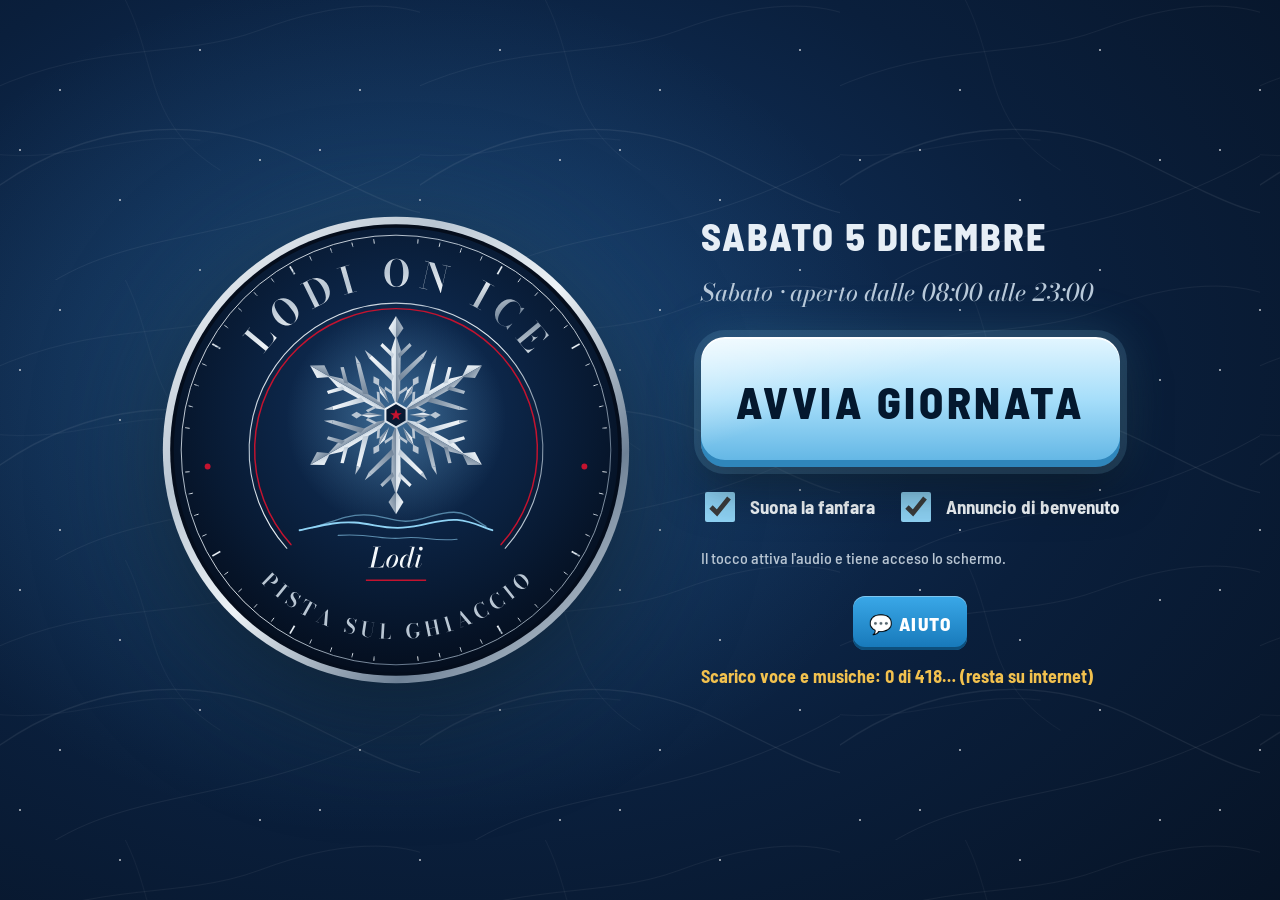
==== commit 92b3eb8c: "Versione 20261119-143945" ====
--- a/index.html
+++ b/index.html
@@ -39,6 +39,7 @@
     </div>
     <p class="avvio-nota">Il tocco attiva l'audio e tiene acceso lo schermo.</p>
     <div id="avvio-licenza" class="avvio-licenza"></div>
+    <button id="btn-aiuto-avvio" class="btn-aiuto avvio-aiuto" aria-label="Assistenza">💬 AIUTO</button>
     <p class="avvio-offline" id="avvio-offline"></p>
   </div>
 </section>
@@ -55,6 +56,7 @@
     <span id="barra-ora" class="barra-ora">--:--</span>
   </div>
   <div id="stato" class="stato" role="status"></div>
+  <button id="btn-aiuto" class="btn-aiuto" aria-label="Assistenza">💬 AIUTO</button>
   <button id="btn-stop" class="btn-stop" aria-label="Ferma tutti i suoni">■ STOP</button>
 </header>
 
--- a/css/stile.css
+++ b/css/stile.css
@@ -1 +1 @@
-@font-face{font-family:Bodoni;src:url(../font/BodoniModa.ttf) format("truetype");font-weight:400 900;font-display:swap}@font-face{font-family:Bodoni;src:url(../font/BodoniModa-Italic.ttf) format("truetype");font-weight:400 900;font-style:italic;font-display:swap}@font-face{font-family:Barlow;src:url(../font/BarlowSemiCondensed-Medium.ttf) format("truetype");font-weight:500;font-display:swap}@font-face{font-family:Barlow;src:url(../font/BarlowSemiCondensed-Bold.ttf) format("truetype");font-weight:700;font-display:swap}@font-face{font-family:Barlow;src:url(../font/BarlowSemiCondensed-ExtraBold.ttf) format("truetype");font-weight:800;font-display:swap}:root{--notte: #081A33;--abisso: #040D1C;--lastra: #0F2748;--lastra-2: #163563;--filo: rgba(185, 198, 211, .28);--argento: #B9C6D3;--neve: #F3F7FA;--ghiaccio: #8FD3F5;--ghiaccio-scuro: #2C7FB8;--rosso: #C4132F;--rosso-chiaro: #FF5A6E;--giallo: #F2C14E;--verde: #4FD1A5;--raggio: 14px;--barra: 72px;--menu: 124px;color-scheme:dark}*{box-sizing:border-box;-webkit-tap-highlight-color:transparent}html,body{margin:0;height:100%}body{background:radial-gradient(120% 90% at 60% 0%,#10305a 0%,var(--notte) 55%,var(--abisso) 100%) fixed;color:var(--neve);font:500 18px/1.35 Barlow,system-ui,sans-serif;overflow:hidden;user-select:none;-webkit-user-select:none;touch-action:manipulation}button,input,select,textarea{font:inherit;color:inherit}button{cursor:pointer;border:0;background:none}button:focus-visible,input:focus-visible,select:focus-visible,textarea:focus-visible{outline:3px solid var(--ghiaccio);outline-offset:2px}h1,h2,h3{font-family:Bodoni,Georgia,serif;font-weight:600;margin:0;letter-spacing:.01em}h2{font-size:30px}h3{font-size:22px;color:var(--argento)}.num{font-variant-numeric:tabular-nums}[hidden]{display:none!important}.barra{position:fixed;inset:0 0 auto;height:var(--barra);display:flex;align-items:center;gap:18px;padding:0 16px 0 18px;background:#040d1cd1;border-bottom:1px solid var(--filo);backdrop-filter:blur(6px);z-index:20}.barra-icona{width:52px;height:52px;border-radius:50%}.barra-nome{display:flex;flex-direction:column;line-height:1.1;min-width:0}.barra-titolo{font-family:Bodoni,serif;font-size:25px;font-weight:600}.barra-sotto{font-family:Bodoni,serif;font-style:italic;color:var(--argento);font-size:15px}.barra-centro{margin-left:auto;display:flex;align-items:center;gap:14px}.barra-ora{font-size:34px;font-weight:800;font-variant-numeric:tabular-nums;letter-spacing:.02em}.badge{display:inline-flex;align-items:center;gap:6px;padding:5px 12px;border-radius:999px;border:1px solid var(--filo);color:var(--argento);font-weight:700;font-size:16px;white-space:nowrap}.badge.festivo{border-color:var(--rosso-chiaro);color:#ffd6dc;background:#c4132f38}.badge.vacanze{border-color:var(--rosso-chiaro);color:#fff;background:var(--rosso)}.badge.chiuso,.badge.fuori{color:var(--giallo);border-color:var(--giallo)}.badge.finto{color:#1b1200;background:var(--giallo);border-color:var(--giallo)}.stato{display:flex;gap:8px}.stato span{padding:6px 12px;border-radius:10px;font-weight:700;font-size:15px;white-space:nowrap;background:#4fd1a524;color:var(--verde);border:1px solid rgba(79,209,165,.4)}.stato span.ko{background:var(--rosso);color:#fff;border-color:var(--rosso-chiaro);animation:lampo 1s steps(2) infinite}.btn-stop{height:54px;padding:0 22px;border-radius:12px;background:var(--rosso);color:#fff;font-weight:800;font-size:22px;letter-spacing:.04em;border:2px solid #ff8a98}.btn-stop:active{transform:scale(.96)}.menu{position:fixed;top:var(--barra);bottom:0;left:0;width:var(--menu);display:flex;flex-direction:column;gap:8px;padding:12px 10px;background:#040d1c99;border-right:1px solid var(--filo);z-index:10}.menu button{flex:1;max-height:128px;display:flex;flex-direction:column;align-items:center;justify-content:center;gap:6px;border-radius:var(--raggio);color:var(--argento);font-weight:700;font-size:16px}.menu svg{width:42px;height:42px;fill:none;stroke:currentColor;stroke-width:2.6;stroke-linecap:round;stroke-linejoin:round}.menu button.attivo{background:var(--lastra-2);color:var(--neve);box-shadow:inset 4px 0 0 var(--ghiaccio)}.menu button.attivo svg{stroke:var(--ghiaccio)}main{position:fixed;top:var(--barra);left:var(--menu);right:0;bottom:0}.pagina{display:none;height:100%;overflow-y:auto;padding:18px 20px 28px;overscroll-behavior:contain}.pagina.attiva{display:block}.pannello{background:var(--lastra);border:1px solid var(--filo);border-radius:18px;padding:18px}.pannello+.pannello{margin-top:14px}.riga{display:flex;gap:12px;align-items:center;flex-wrap:wrap}.spazio{flex:1}.btn{min-height:64px;padding:0 22px;border-radius:var(--raggio);font-weight:700;font-size:20px;background:var(--lastra-2);border:1px solid var(--filo);color:var(--neve);display:inline-flex;align-items:center;justify-content:center;gap:10px}.btn:active{transform:scale(.97);filter:brightness(1.15)}.btn.primario{background:var(--ghiaccio);color:var(--abisso);border-color:transparent}.btn.pericolo{background:var(--rosso);border-color:var(--rosso-chiaro);color:#fff}.btn.piccolo{min-height:50px;font-size:17px;padding:0 16px}.btn[disabled]{opacity:.4}.etichetta{color:var(--argento);font-size:16px}.vuoto{color:var(--argento);font-style:italic}.spunta{display:inline-flex;align-items:center;gap:12px;font-size:19px;min-height:52px}.spunta input{width:30px;height:30px;accent-color:var(--ghiaccio)}.interruttore{position:relative;display:inline-flex;align-items:center;gap:14px;font-weight:700;font-size:20px;min-height:60px}.interruttore input{appearance:none;width:84px;height:46px;border-radius:999px;background:#3a4a61;position:relative;transition:background .2s}.interruttore input:after{content:"";position:absolute;top:5px;left:5px;width:36px;height:36px;border-radius:50%;background:#fff;transition:transform .2s}.interruttore input:checked{background:var(--verde)}.interruttore input:checked:after{transform:translate(38px)}input[type=text],input[type=number],input[type=time],input[type=date],input[type=datetime-local],input[type=password],select,textarea{min-height:56px;border-radius:12px;border:1px solid var(--filo);background:var(--abisso);padding:0 14px;font-size:20px;color:var(--neve);user-select:text;-webkit-user-select:text}textarea{padding:12px 14px;min-height:100px;resize:vertical;width:100%}input[type=number]{width:120px}input[type=range]{width:100%;height:44px;accent-color:var(--ghiaccio)}.avvio{position:fixed;inset:0;z-index:50;display:flex;align-items:center;justify-content:center;gap:70px;background:radial-gradient(90% 90% at 35% 40%,#143a6b 0%,var(--notte) 55%,var(--abisso) 100%)}.avvio[hidden]{display:none}.avvio-logo{width:min(470px,42vw);filter:drop-shadow(0 20px 50px rgba(0,0,0,.55))}.avvio-colonna{display:flex;flex-direction:column;gap:14px;max-width:470px}.avvio-data{font-family:Bodoni,serif;font-size:34px;margin:0}.avvio-orario{margin:0;color:var(--argento);font-size:22px}.avvio-fondo{display:flex;flex-direction:column;align-items:center;gap:8px;margin:4px 0 0;padding:12px 18px;border:1px solid var(--filo);border-radius:16px;background:#ffffff0a;font-size:21px;font-weight:700}.fondo-comandi{display:flex;align-items:center;gap:10px;white-space:nowrap}.avvio-fondo[hidden]{display:none}.avvio-fondo .btn{min-width:64px;min-height:52px;font-size:20px}.avvio-fondo input{width:110px;height:52px;font-size:26px;font-weight:800;text-align:center}.btn-avvia{margin-top:14px;height:130px;border-radius:22px;background:var(--ghiaccio);color:var(--abisso);font-weight:800;font-size:40px;letter-spacing:.04em;box-shadow:0 0 0 6px #8fd3f52e,0 18px 40px #00000073}.btn-avvia:active{transform:scale(.97)}.avvio-opzioni{display:flex;gap:22px;flex-wrap:wrap}.avvio-nota{color:var(--argento);margin:0;font-size:16px}.velo{position:fixed;inset:0;z-index:60;background:#020710b8;display:flex;align-items:center;justify-content:center;padding:20px}.finestra{background:var(--lastra);border:1px solid var(--filo);border-radius:22px;padding:24px;width:min(760px,100%);max-height:100%;overflow-y:auto;box-shadow:0 30px 80px #0009}.finestra h2{margin-bottom:14px}.finestra .azioni{display:flex;gap:12px;justify-content:flex-end;margin-top:22px;flex-wrap:wrap}.finestra .azioni .btn{min-width:170px}#avvisi{position:fixed;bottom:22px;left:50%;transform:translate(-50%);z-index:70;display:flex;flex-direction:column;gap:10px;align-items:center}.avviso{display:flex;align-items:center;gap:18px;padding:14px 18px 14px 22px;border-radius:16px;background:var(--neve);color:var(--abisso);font-weight:700;font-size:20px;box-shadow:0 14px 40px #00000080}.avviso .btn{min-height:52px;background:var(--abisso);color:var(--neve)}.aggiorna{position:fixed;top:calc(var(--barra) + 10px);left:50%;transform:translate(-50%);z-index:65;padding:18px 30px;border-radius:16px;background:var(--giallo);color:#1b1200;font-weight:800;font-size:21px;box-shadow:0 12px 30px #00000080}.oggi{display:grid;grid-template-columns:1.25fr 1fr;gap:18px;min-height:100%}.cassa{display:flex;flex-direction:column;gap:14px}.btn-ingresso{flex:1;min-height:250px;border-radius:24px;background:var(--ghiaccio);color:var(--abisso);display:flex;flex-direction:column;align-items:center;justify-content:center;gap:4px;box-shadow:inset 0 -8px #040d1c2e}.btn-ingresso:active{transform:scale(.985);filter:brightness(1.1)}.btn-ingresso b{font-size:84px;font-weight:800;line-height:1}.btn-ingresso span{font-size:22px;font-weight:700}.rapidi{display:grid;grid-template-columns:repeat(3,1fr);gap:14px}.rapidi .btn{min-height:110px;font-size:44px;font-weight:800;border-radius:20px}.annulla-riga{display:flex;gap:14px}.annulla-riga .btn{flex:1}.contatori{display:grid;grid-template-columns:1fr 1fr;gap:12px}.contatore{background:var(--abisso);border:1px solid var(--filo);border-radius:14px;padding:12px 16px}.contatore b{display:block;font-size:38px;font-weight:800;font-variant-numeric:tabular-nums;line-height:1.1}.contatore span{color:var(--argento);font-size:16px}.totale{grid-column:span 2;display:flex;align-items:baseline;justify-content:space-between;border-color:var(--ghiaccio)}.totale b{font-size:50px;color:var(--ghiaccio)}.lato{display:flex;flex-direction:column;gap:14px}.giorno-titolo{display:flex;align-items:center;justify-content:space-between;gap:12px}.chiusura-conto{font-size:46px;font-weight:800;font-variant-numeric:tabular-nums;line-height:1.05}.meteo-box{display:flex;align-items:center;gap:16px}.meteo-icona{font-size:56px;line-height:1;white-space:nowrap}.meteo-storia{color:var(--argento);font-size:16px}.promemoria{border-color:var(--giallo);background:#f2c14e1a}.promemoria b{color:var(--giallo)}.griglia-pinguini{display:grid;grid-template-columns:repeat(auto-fill,minmax(146px,1fr));gap:10px}.pinguino{position:relative;aspect-ratio:1 / .8;border-radius:18px;background:var(--lastra);border:2px solid var(--filo);display:flex;flex-direction:column;align-items:center;justify-content:center;overflow:hidden}.pinguino:active{transform:scale(.97)}.pinguino svg.ghiera{position:absolute;width:86%;height:86%}.pinguino .n{position:relative;font-size:56px;font-weight:800;line-height:1;font-variant-numeric:tabular-nums}.pinguino .t{position:relative;font-size:22px;font-weight:700;font-variant-numeric:tabular-nums;color:var(--argento)}.pinguino.libero .t{font-size:17px}.pinguino.uso{background:var(--lastra-2);border-color:var(--ghiaccio)}.pinguino.uso .t{color:var(--ghiaccio)}.pinguino.ultimo{background:#4a3a0c;border-color:var(--giallo);animation:lampeggia .9s ease-in-out infinite}.pinguino.ultimo .t{color:var(--giallo)}.pinguino.scaduto{background:var(--rosso);border-color:#ff9aa6}.pinguino.scaduto .t{color:#fff}.pinguino .turni{position:absolute;top:8px;right:10px;font-size:15px;font-weight:800;color:var(--neve);background:#00000059;padding:2px 8px;border-radius:8px}@keyframes lampeggia{50%{background:#7a5e10}}@keyframes lampo{50%{opacity:.55}}.legenda{display:flex;gap:18px;color:var(--argento);font-size:16px;flex-wrap:wrap}.legenda i{display:inline-block;width:16px;height:16px;border-radius:4px;vertical-align:-2px;margin-right:6px}.suoni{display:grid;grid-template-columns:1fr 380px;gap:18px}.gruppo-suoni{margin-bottom:16px}.gruppo-suoni h3{margin-bottom:10px}.griglia-suoni{display:grid;grid-template-columns:repeat(auto-fill,minmax(190px,1fr));gap:10px}.suono{min-height:84px;border-radius:14px;padding:10px 14px;text-align:left;font-weight:700;font-size:19px;background:var(--lastra-2);border:1px solid var(--filo);border-left:6px solid var(--colore, var(--ghiaccio));display:flex;flex-direction:column;justify-content:center}.suono small{color:var(--argento);font-weight:500;font-size:14px;line-height:1.2;margin-top:3px;display:-webkit-box;-webkit-line-clamp:2;-webkit-box-orient:vertical;overflow:hidden}.suono:active{filter:brightness(1.3);transform:scale(.98)}.suono.suonando{box-shadow:0 0 0 3px var(--ghiaccio)}.lettore .titolo{font-size:20px;font-weight:700;min-height:28px;overflow:hidden;text-overflow:ellipsis;white-space:nowrap}.lettore .comandi{display:grid;grid-template-columns:repeat(3,1fr);gap:10px;margin:12px 0}.lettore .comandi .btn{min-height:72px;font-size:28px}.lista-musica{max-height:220px;overflow-y:auto;margin-top:10px}.lista-musica div{display:flex;align-items:center;gap:10px;padding:8px 0;border-bottom:1px solid var(--filo)}.lista-musica div span{flex:1;overflow:hidden;text-overflow:ellipsis;white-space:nowrap}.lista-musica div.ora span{color:var(--ghiaccio);font-weight:700}.in-onda{color:var(--ghiaccio);font-weight:700;min-height:26px}.filtri{display:flex;gap:10px;flex-wrap:wrap;align-items:center;margin-bottom:14px}.filtri .btn.attivo{background:var(--ghiaccio);color:var(--abisso)}.tessere{display:grid;grid-template-columns:repeat(5,1fr);gap:12px;margin-bottom:14px}.tessera{background:var(--lastra);border:1px solid var(--filo);border-radius:16px;padding:14px 16px}.tessera b{display:block;font-size:34px;font-weight:800;font-variant-numeric:tabular-nums}.tessera span{color:var(--argento);font-size:15px}.grafici{display:grid;grid-template-columns:1fr 1fr;gap:14px}.grafico{background:var(--lastra);border:1px solid var(--filo);border-radius:18px;padding:14px;height:340px;display:flex;flex-direction:column}.grafico.largo{grid-column:span 2}.grafico h3{font-size:19px;margin-bottom:8px}.grafico .tela{position:relative;flex:1;min-height:0}table.tab{width:100%;border-collapse:collapse;font-size:17px}table.tab th{text-align:left;color:var(--argento);font-weight:700;padding:8px 10px;border-bottom:1px solid var(--filo)}table.tab td{padding:10px;border-bottom:1px solid rgba(185,198,211,.12);font-variant-numeric:tabular-nums}table.tab tr.festivo td:first-child{box-shadow:inset 4px 0 0 var(--rosso)}table.tab td.dx,table.tab th.dx{text-align:right}.imp{display:grid;grid-template-columns:1fr 1fr;gap:14px;align-items:start}.campo{display:flex;align-items:center;justify-content:space-between;gap:14px;padding:10px 0;border-bottom:1px solid rgba(185,198,211,.12)}.campo:last-child{border-bottom:0}.campo>span{font-size:19px}.elenco-voce{display:flex;align-items:center;gap:10px;padding:10px 0;border-bottom:1px solid rgba(185,198,211,.12)}.elenco-voce .testo{flex:1}.elenco-voce .testo small{display:block;color:var(--argento)}.tastierino{display:grid;grid-template-columns:repeat(3,110px);gap:12px;justify-content:center;margin-top:16px}.tastierino .btn{min-height:90px;font-size:36px}.pin-puntini{text-align:center;font-size:44px;letter-spacing:16px;min-height:60px}.meteo-scelte{display:grid;grid-template-columns:repeat(3,1fr);gap:12px}.meteo-scelte button,.meteo-extra button{min-height:112px;border-radius:18px;background:var(--lastra-2);border:2px solid var(--filo);display:flex;flex-direction:column;align-items:center;justify-content:center;gap:4px;font-weight:700;font-size:20px}.meteo-scelte button i,.meteo-extra button i{font-style:normal;font-size:46px;line-height:1.1}.meteo-scelte button.sel,.meteo-extra button.sel{border-color:var(--ghiaccio);background:#1d4a80;box-shadow:0 0 0 3px #8fd3f559}.meteo-extra{display:grid;grid-template-columns:1fr 1fr;gap:12px;margin-top:12px}.meteo-extra button{min-height:84px;flex-direction:row;gap:12px}.meteo-extra button i{font-size:36px}.debug-barra{border-color:var(--giallo)}@media (max-width: 1100px){.oggi,.suoni,.imp,.grafici{grid-template-columns:1fr}.grafico.largo{grid-column:auto}.tessere{grid-template-columns:repeat(2,1fr)}.barra-sotto{display:none}}@media (prefers-reduced-motion: reduce){.pinguino.ultimo,.stato span.ko{animation:none}}:root{--alto: env(safe-area-inset-top, 0px);--basso: env(safe-area-inset-bottom, 0px)}.barra{height:calc(var(--barra) + var(--alto));padding-top:var(--alto);padding-left:calc(18px + env(safe-area-inset-left,0px));padding-right:calc(16px + env(safe-area-inset-right,0px))}.menu,main{top:calc(var(--barra) + var(--alto))}.menu{padding-bottom:calc(12px + var(--basso));left:env(safe-area-inset-left,0px)}main{left:calc(var(--menu) + env(safe-area-inset-left,0px));right:env(safe-area-inset-right,0px)}.pagina{padding-bottom:calc(28px + var(--basso));-webkit-overflow-scrolling:touch}html,body{height:100dvh;overscroll-behavior:none}body{-webkit-touch-callout:none;-webkit-text-size-adjust:100%}img,svg,button{-webkit-touch-callout:none;-webkit-user-drag:none}.file-nascosto{position:absolute;width:1px;height:1px;opacity:0;overflow:hidden;pointer-events:none}.tieni-acceso{position:fixed;width:1px;height:1px;opacity:.01;left:0;bottom:0;pointer-events:none}@media (max-width: 1200px){.barra{gap:12px}.barra-ora{font-size:30px}.stato span{padding:6px 9px;font-size:14px}}.avvio-offline{margin:0;font-size:18px;font-weight:700;color:var(--giallo);min-height:24px}.avvio-offline.ok{color:var(--verde)}.incassi-giorno{max-width:760px}table.tab.incassi td{font-size:22px;padding:12px 10px}table.tab.incassi td.dx{font-weight:800}table.tab.incassi tr.festivo td:first-child{color:#ff8a9a}table.tab.incassi tr.totale td{border-top:2px solid var(--filo);border-bottom:0;font-size:24px;font-weight:800}details.cartella{margin-top:12px;border:1px solid var(--filo);border-radius:14px;background:#ffffff08}details.cartella>summary{list-style:none;cursor:pointer;padding:18px 20px;font-size:21px;font-weight:700;display:flex;align-items:center;gap:10px;min-height:64px}details.cartella>summary::-webkit-details-marker{display:none}details.cartella>summary:after{content:"\25b8";margin-left:auto;font-size:22px;transition:transform .15s}details.cartella[open]>summary:after{transform:rotate(90deg)}.cartella-dentro{padding:0 14px 14px}.cartella-dentro>.pannello:first-child{margin-top:0}details.cartella-imp>summary{list-style:none;cursor:pointer;display:flex;align-items:center;min-height:48px}details.cartella-imp>summary::-webkit-details-marker{display:none}details.cartella-imp>summary h3{margin:0;flex:1}details.cartella-imp>summary:after{content:"\25b8";font-size:22px;color:var(--argento);transition:transform .15s}details.cartella-imp[open]>summary:after{transform:rotate(90deg)}details.cartella-imp[open]>summary{margin-bottom:8px}:root{--alto: env(safe-area-inset-top, 0px);--basso: env(safe-area-inset-bottom, 0px);--fondo: #06101f;--sup: #0d1b31;--sup2: #12233e;--sup3: #1a2f50;--riga: #263d61;--testo: #f1f6fb;--tenue: #9fb2c6;--spento: #5f7389;--cromo: #e6eef6;--filetto: #b9c9d9;--gh1: #e9f8ff;--gh2: #9fdcf8;--gh3: #4ea9dc;--gh-ink: #04182e;--r: 16px;--r-s: 12px;--display: "Barlow", "Arial Narrow", sans-serif;--brina: repeating-linear-gradient(28deg, rgba(255,255,255,.035) 0 1px, transparent 1px 5px), repeating-linear-gradient(-62deg, rgba(255,255,255,.028) 0 1px, transparent 1px 7px);--pattini: url("data:image/svg+xml,%3Csvg xmlns='http://www.w3.org/2000/svg' width='420' height='280'%3E%3Cg fill='none' stroke='%23ffffff' stroke-linecap='round'%3E%3Cpath d='M-20 200C80 120 200 110 300 160S440 230 460 200' stroke-opacity='.07' stroke-width='1.3'/%3E%3Cpath d='M-10 90C100 40 180 60 260 30S400 0 440 20' stroke-opacity='.05'/%3E%3Cpath d='M40 290C140 220 260 250 430 150' stroke-opacity='.06'/%3E%3Cpath d='M120 -10C160 60 140 120 220 170' stroke-opacity='.04'/%3E%3Cpath d='M-30 150C60 170 120 130 200 140' stroke-opacity='.05' stroke-width='.8'/%3E%3C/g%3E%3C/svg%3E")}body{background:var(--pattini),radial-gradient(110% 80% at 65% -10%,#143865 0%,#0a1f3c 40%,var(--fondo) 75%) fixed;background-size:420px 280px,auto;-webkit-font-smoothing:antialiased;font-variant-numeric:tabular-nums}h2{font-family:var(--display);font-weight:800;text-transform:uppercase;letter-spacing:.04em;font-size:30px;line-height:1;color:var(--testo)}h3{font-family:var(--display);font-weight:800;text-transform:uppercase;letter-spacing:.05em;font-size:21px;line-height:1.05;color:var(--cromo)}.barra{background:var(--brina),var(--pattini),linear-gradient(180deg,#16325a,#0b1d38);background-size:auto,420px 280px,auto;border-bottom:0;box-shadow:inset 0 -1px #04101f,inset 0 -6px #0c1a30,0 10px 26px #00000080;backdrop-filter:none}.barra:before{content:"";position:absolute;left:7px;right:7px;bottom:9px;top:calc(var(--alto) + 7px);border:1px solid var(--filetto);border-radius:10px;opacity:.45;pointer-events:none}.barra .ang{position:absolute;width:14px;height:14px;z-index:1;background:radial-gradient(circle at 35% 30%,#fff 0 8%,#d6dde4 32%,#6d7680)}.ang.a1{top:var(--alto);left:0;border-radius:0 0 7px}.ang.a2{top:var(--alto);right:0;border-radius:0 0 0 7px}.ang.a3{bottom:0;left:0;border-radius:0 7px 0 0}.ang.a4{bottom:0;right:0;border-radius:7px 0 0}.barra-icona{width:54px;height:54px;filter:drop-shadow(0 3px 8px rgba(0,0,0,.7))}.barra-titolo{font-family:var(--display);font-weight:800;text-transform:uppercase;letter-spacing:.06em;font-size:26px;color:var(--cromo);line-height:1}.barra-sotto{font-size:16px;margin-top:3px;color:var(--filetto)}.barra-ora{display:inline-flex;align-items:center;gap:10px;padding:4px 16px 4px 14px;border-radius:99px;background:#050c17;box-shadow:inset 0 0 0 1px #2d4466,inset 0 2px 6px #000c;font-family:var(--display);font-size:32px;color:#fff}.barra-ora:before{content:"";width:10px;height:10px;border-radius:50%;background:#5fd1ff;box-shadow:0 0 10px 2px #5fd1ffcc;animation:respiro 2.4s ease-in-out infinite}@keyframes respiro{50%{opacity:.45}}.badge{font-family:var(--display);text-transform:uppercase;letter-spacing:.05em;font-size:15px;padding:6px 13px;background:#00000040}.stato span{font-family:var(--display);text-transform:uppercase;letter-spacing:.05em;background:#0000004d;box-shadow:inset 0 0 0 1px #4fd1a573;border:0;display:inline-flex;align-items:center;gap:7px}.stato span:before{content:"";width:8px;height:8px;border-radius:50%;background:var(--verde);box-shadow:0 0 8px 1px #4fd1a5cc}.stato span.ko{background:var(--rosso);box-shadow:inset 0 0 0 1px #ff8a98}.stato span.ko:before{background:#fff;box-shadow:0 0 8px 2px #fff}.btn-stop{font-family:var(--display);letter-spacing:.08em;border:0;background:linear-gradient(180deg,#ea3a4d,#b5132b);box-shadow:inset 0 1px #ffffff4d,inset 0 -4px #7d0c1d,0 6px 16px #c4132f59}.menu{background:linear-gradient(180deg,#050c18d9,#050c18a6);border-right:0;box-shadow:inset -1px 0 #1a2c48;gap:10px}.menu button{position:relative;font-family:var(--display);text-transform:uppercase;letter-spacing:.06em;font-size:15px;background:var(--sup);color:var(--tenue);box-shadow:inset 0 1px #ffffff0d,inset 0 -3px #040b16,0 2px 6px #0000004d}.menu button:before{content:"";position:absolute;top:10px;right:10px;width:8px;height:8px;border-radius:50%;background:#22344f;box-shadow:inset 0 1px 1px #0009}.menu svg{stroke-width:2.3}.menu button.attivo{background:linear-gradient(180deg,#1d3a63,#12284a);color:#fff;box-shadow:inset 0 0 0 1px #35557f,inset 0 -3px 0 var(--rosso),0 4px 12px #0006}.menu button.attivo:before{background:#5fd1ff;box-shadow:0 0 10px 2px #5fd1ffcc}.menu button.attivo svg{stroke:var(--gh2);filter:drop-shadow(0 0 6px rgba(143,211,245,.45))}.pannello,.tessera,.grafico{background:linear-gradient(180deg,var(--sup2),var(--sup));border:0;border-radius:var(--r);box-shadow:inset 0 0 0 1px var(--riga),inset 0 1px #ffffff0a,0 8px 22px #0000004d}.pannello>h3:first-child,.grafico>h3:first-child{margin-bottom:10px!important}.finestra{background:var(--brina),linear-gradient(180deg,#14294a,#0c1b33);border:0;box-shadow:inset 0 0 0 1px #35557f,inset 0 3px 0 var(--filetto),0 30px 80px #000000b3}.velo{background:#020710c7;backdrop-filter:blur(3px);-webkit-backdrop-filter:blur(3px)}.promemoria{background:linear-gradient(180deg,#f2c14e24,#f2c14e0f);box-shadow:inset 0 0 0 1px #f2c14e8c,inset 4px 0 0 var(--giallo)}.btn{font-family:var(--display);text-transform:uppercase;letter-spacing:.05em;font-weight:800;border:0;color:var(--testo);background:linear-gradient(180deg,#213b62,#182d4d);box-shadow:inset 0 1px #ffffff14,inset 0 0 0 1px #2d4a74,inset 0 -3px #0a1729,0 3px 8px #00000059;transition:transform .08s,filter .15s}.btn:active{transform:translateY(2px);filter:brightness(1.15)}.btn.primario{color:var(--gh-ink);background:linear-gradient(180deg,var(--gh1) 0%,var(--gh2) 45%,var(--gh3) 100%);box-shadow:inset 0 1px #fffc,inset 0 -3px #2a7fb3,0 5px 18px #5fbef04d}.btn.pericolo{background:linear-gradient(180deg,#e8394c,#ad1328);box-shadow:inset 0 1px #ffffff40,inset 0 -3px #6d0a18,0 4px 14px #c4132f4d}.btn.piccolo{font-size:16px}.filtri .btn.attivo{color:#fff;background:linear-gradient(180deg,#1d3a63,#12284a);box-shadow:inset 0 0 0 1px #4a6c99,inset 0 -3px 0 var(--rosso)}.btn-ingresso{position:relative;overflow:hidden;color:var(--gh-ink);background:var(--pattini),linear-gradient(160deg,#ffffff8c,#fff0 38%),linear-gradient(180deg,#e3f6ff,#a6defa 48%,#5db3e3);background-size:420px 280px,auto,auto;box-shadow:inset 0 2px #ffffffe6,inset 0 0 0 1px #ffffff59,inset 0 -8px #2f86bb,0 14px 34px #3caae647}.btn-ingresso:after{content:"";position:absolute;top:-40%;bottom:-40%;width:26%;left:-40%;background:linear-gradient(90deg,transparent,rgba(255,255,255,.55),transparent);transform:rotate(18deg);animation:riflesso 7s ease-in-out infinite}@keyframes riflesso{0%,70%{left:-40%}to{left:130%}}.btn-ingresso b{font-family:var(--display);font-size:104px;letter-spacing:.01em;text-shadow:0 2px 0 rgba(255,255,255,.5)}.btn-ingresso span{font-family:var(--display);text-transform:uppercase;letter-spacing:.08em;font-weight:800;font-size:23px}.btn-ingresso:active{transform:translateY(3px)}.rapidi .btn{font-size:48px;letter-spacing:.02em;background:linear-gradient(180deg,#1f3a62,#152a49);box-shadow:inset 0 1px #ffffff14,inset 0 0 0 1px #2d4a74,inset 0 -4px 0 var(--gh3),0 4px 10px #00000059}.annulla-riga .btn{color:var(--tenue);box-shadow:inset 0 1px #ffffff0f,inset 0 0 0 1px #2d4a74,inset 0 -3px #4a5d78}.contatori{gap:0;border-radius:var(--r);overflow:hidden;background:#071223;box-shadow:inset 0 0 0 1px var(--riga)}.contatore{background:none;border:0;border-radius:0;padding:12px 16px 11px;text-align:center}.contatore+.contatore:not(.totale){box-shadow:inset 1px 0 0 var(--riga)}.contatore b{font-family:var(--display);font-size:44px;line-height:1;letter-spacing:.02em}.contatore span{font-size:15px;font-weight:700}.totale{text-align:left;align-items:center;padding:14px 18px;background:var(--brina),linear-gradient(180deg,#13284a,#0c1b33);box-shadow:inset 0 1px 0 var(--riga),inset 0 3px 0 var(--filetto)}.totale span{font-family:var(--display);text-transform:uppercase;letter-spacing:.07em;font-size:18px;color:var(--cromo)}.totale b{font-size:58px;color:var(--gh2);text-shadow:0 0 22px rgba(143,211,245,.35)}.giorno-titolo h2{font-size:28px}.chiusura-conto{font-family:var(--display);font-size:64px;letter-spacing:.02em;color:#fff}.meteo-box .btn{white-space:nowrap}.pinguino{border:0;border-radius:18px;background:linear-gradient(180deg,#132848,#0c1b33);box-shadow:inset 0 0 0 1px var(--riga),inset 0 1px #ffffff0d,inset 0 -4px #081325,0 4px 12px #0000004d}.pinguino .n{font-family:var(--display);font-size:62px;letter-spacing:.01em}.pinguino .t{font-family:var(--display);letter-spacing:.04em}.pinguino.libero .t{text-transform:uppercase;color:var(--spento)}.pinguino.libero .n{color:#c9d6e3}.pinguino.uso{border:0;background:var(--pattini),linear-gradient(180deg,#1c4373,#11294b);background-size:420px 280px,auto;box-shadow:inset 0 0 0 2px var(--gh3),inset 0 -4px 0 var(--gh2),0 0 20px #5fbef038}.pinguino.ultimo{border:0;background:linear-gradient(180deg,#5a4610,#3b2d08);box-shadow:inset 0 0 0 2px var(--giallo),inset 0 -4px 0 var(--giallo),0 0 22px #f2c14e4d}.pinguino.scaduto{border:0;background:repeating-linear-gradient(135deg,#d01a35 0 16px,#a8102a 16px 32px);box-shadow:inset 0 0 0 2px #ff9aa6,inset 0 -4px #ffd0d6,0 0 26px #d01a3573}.pinguino .turni{font-family:var(--display);letter-spacing:.04em;background:#00000073;box-shadow:inset 0 0 0 1px #fff3}.legenda{font-family:var(--display);text-transform:uppercase;letter-spacing:.05em;font-size:14px}.suono{border:0;border-radius:14px;font-family:var(--display);letter-spacing:.02em;background:linear-gradient(180deg,#1c3559,#142a48);box-shadow:inset 0 1px #ffffff12,inset 0 0 0 1px #2a4670,inset 0 -4px 0 var(--colore, var(--gh3)),0 3px 8px #0000004d}.suono small{font-family:Barlow,sans-serif;letter-spacing:0}.suono.suonando{box-shadow:inset 0 0 0 2px var(--gh2),inset 0 -4px 0 var(--colore, var(--gh3)),0 0 18px #8fd3f566}.gruppo-suoni h3{display:flex;align-items:center;gap:10px}.gruppo-suoni h3:after{content:"";flex:1;height:1px;background:linear-gradient(90deg,var(--riga),transparent)}.lettore .titolo{font-family:var(--display);letter-spacing:.03em}.in-onda{font-family:var(--display);text-transform:uppercase;letter-spacing:.05em;color:var(--gh2)}.tessera{text-align:center;padding:14px 10px 12px}.tessera b{font-family:var(--display);font-size:40px;line-height:1.05;letter-spacing:.02em}.tessera span{font-weight:700;font-size:14px}.tessere .tessera:first-child{box-shadow:inset 0 0 0 1px var(--riga),inset 0 3px 0 var(--filetto),0 8px 22px #0000004d}.tessere .tessera:first-child b{color:var(--gh2)}table.tab th{font-family:var(--display);text-transform:uppercase;letter-spacing:.05em;font-size:15px}.campo{border-bottom:1px solid #1d3253}.campo>span{font-size:18px;font-weight:600}input[type=text],input[type=number],input[type=time],input[type=date],input[type=datetime-local],input[type=password],select,textarea{background:#050d19;border:1px solid var(--riga);font-weight:700;box-shadow:inset 0 2px 5px #00000080}input:focus,select:focus,textarea:focus{outline:none;border-color:var(--gh2);box-shadow:0 0 0 3px #8fd3f533,inset 0 2px 5px #00000080}.interruttore input{background:#26364d;box-shadow:inset 0 2px 5px #0009}.interruttore input:after{background:linear-gradient(180deg,#fff,#cfd8e2);box-shadow:0 2px 5px #00000080}.interruttore input:checked{background:linear-gradient(180deg,#3fbf92,#2a9670)}.meteo-scelte button,.meteo-extra button{border:0;font-family:var(--display);text-transform:uppercase;letter-spacing:.05em;background:linear-gradient(180deg,#1c3559,#142a48);box-shadow:inset 0 1px #ffffff12,inset 0 0 0 1px #2a4670,inset 0 -4px #0a1729,0 3px 8px #0000004d}.meteo-scelte button.sel,.meteo-extra button.sel{border:0;background:linear-gradient(180deg,#2a5a90,#1b3f6c);box-shadow:inset 0 0 0 2px var(--gh2),inset 0 -4px 0 var(--rosso),0 0 18px #8fd3f559}.avviso{background:linear-gradient(180deg,#fff,#e2edf6);color:var(--gh-ink);box-shadow:inset 0 -3px 0 var(--gh3),0 16px 40px #0000008c;font-family:var(--display);letter-spacing:.02em;font-size:21px}.aggiorna{font-family:var(--display);text-transform:uppercase;letter-spacing:.05em;box-shadow:inset 0 -3px #a07a1c,0 12px 30px #00000080}.avvio{background:var(--pattini),radial-gradient(70% 80% at 30% 45%,rgba(95,190,240,.18) 0%,transparent 60%),radial-gradient(100% 100% at 35% 40%,#143a6b 0%,#0a1f3c 50%,var(--fondo) 100%);background-size:420px 280px,auto,auto;overflow:hidden}.avvio-neve{position:absolute;inset:-100px 0 0;pointer-events:none;opacity:.55;background-image:radial-gradient(2px 2px at 20px 30px,#fff 50%,transparent 51%),radial-gradient(1.5px 1.5px at 120px 80px,#fff 50%,transparent 51%),radial-gradient(2.5px 2.5px at 200px 150px,#fff 50%,transparent 51%),radial-gradient(1.5px 1.5px at 60px 190px,#fff 50%,transparent 51%),radial-gradient(2px 2px at 260px 40px,#fff 50%,transparent 51%);background-size:300px 220px;animation:nevica 16s linear infinite}@keyframes nevica{to{transform:translateY(220px)}}.avvio-logo,.avvio-colonna{position:relative}.avvio-logo{filter:drop-shadow(0 24px 60px rgba(0,0,0,.6)) drop-shadow(0 0 40px rgba(95,190,240,.15))}.avvio-data{font-family:var(--display);font-weight:800;text-transform:uppercase;letter-spacing:.05em;font-size:38px;color:var(--cromo)}.avvio-orario{font-family:Bodoni,serif;font-style:italic;font-size:24px;color:var(--filetto)}.btn-avvia{position:relative;overflow:hidden;border-radius:24px;color:var(--gh-ink);font-family:var(--display);font-size:44px;letter-spacing:.08em;background:linear-gradient(160deg,#ffffff8c,#fff0 40%),linear-gradient(180deg,#e3f6ff,#a6defa 48%,#5db3e3);box-shadow:inset 0 2px #ffffffe6,inset 0 -7px #2f86bb,0 0 0 7px #8fd3f524,0 20px 46px #00000080,0 0 50px #5fbef040}.btn-avvia:after{content:"";position:absolute;top:-40%;bottom:-40%;width:22%;left:-40%;background:linear-gradient(90deg,transparent,rgba(255,255,255,.6),transparent);transform:rotate(18deg);animation:riflesso 5s ease-in-out infinite}.btn-avvia:active{transform:translateY(3px)}.avvio-opzioni .spunta{font-weight:700}@media (prefers-reduced-motion: reduce){.avvio-neve,.btn-ingresso:after,.btn-avvia:after,.barra-ora:before{animation:none}}@media (max-width: 1200px){.barra-titolo{font-size:22px}.barra-ora{font-size:28px;padding:3px 13px 3px 11px}}.yt-box{position:fixed;right:calc(14px + env(safe-area-inset-right,0px));bottom:calc(14px + var(--basso));z-index:30;padding:8px 8px 6px;border-radius:16px;background:linear-gradient(180deg,#14294a,#0b1a31);box-shadow:inset 0 0 0 1px #35557f,inset 0 3px 0 var(--filetto),0 14px 34px #0009}.yt-box iframe{display:block;width:356px;height:200px;border:0;border-radius:10px;background:#000}.yt-titolo{display:block;max-width:356px;margin-top:5px;font-family:var(--display);letter-spacing:.03em;font-size:15px;color:var(--gh2);white-space:nowrap;overflow:hidden;text-overflow:ellipsis}.yt-titolo:empty{display:none}body.yt-attivo .pagina{padding-bottom:calc(260px + var(--basso))}.yt-intestazione{display:flex;align-items:center;gap:10px}.yt-logo{display:inline-grid;place-items:center;width:34px;height:24px;border-radius:7px;background:linear-gradient(180deg,#ff3b3b,#c4161c);color:#fff;font-size:13px}.yt-avviso{margin:8px 0;padding:10px 12px;border-radius:12px;background:#f2c14e24;box-shadow:inset 0 0 0 1px var(--giallo);color:var(--giallo);font-weight:700}.avvio-licenza{display:flex;flex-direction:column;gap:10px}.avvio-licenza:empty{display:none}.avvio-licenza b{font-family:var(--display);font-size:24px;letter-spacing:.02em}.avvio-licenza.avviso{padding:16px 18px;border-radius:18px;background:#f2c14e1f;box-shadow:inset 0 0 0 1px var(--giallo);color:inherit}.avvio-licenza.avviso b{color:var(--giallo)}.avvio-licenza.scaduta{padding:18px;border-radius:18px;background:#c4132f29;box-shadow:inset 0 0 0 1px var(--rosso-chiaro)}.avvio-licenza.scaduta b{color:#ffd6dc}.avvio-licenza input{min-height:56px;width:100%}.pannello.licenza.avviso{box-shadow:inset 0 0 0 1px var(--giallo),inset 0 3px 0 var(--giallo)}.pannello.licenza.scaduta{box-shadow:inset 0 0 0 1px var(--rosso-chiaro),inset 0 3px 0 var(--rosso)}body.sola-lettura .menu button[data-pagina=oggi],body.sola-lettura .menu button[data-pagina=pinguini],body.sola-lettura .menu button[data-pagina=suoni]{display:none}.riattiva{position:fixed;inset:0;z-index:90;display:flex;flex-direction:column;align-items:center;justify-content:center;gap:14px;background:radial-gradient(70% 70% at 50% 50%,#d01a35eb,#780818f2);color:#fff;border:0;font-family:var(--display);text-transform:uppercase;letter-spacing:.06em;cursor:pointer}.riattiva b{font-size:84px;line-height:1;animation:respiro 1.4s ease-in-out infinite}.riattiva span{font-size:32px}.codice-tablet{font-family:var(--display);font-size:20px;letter-spacing:.03em;color:var(--tenue)}.codice-tablet b{color:#fff;font-size:26px;letter-spacing:.12em;user-select:all;-webkit-user-select:all}.avvio-licenza a.btn{text-decoration:none}.avvio-demo{margin:0;padding:12px 16px;border-radius:14px;font-size:18px;color:#1b1200;background:linear-gradient(180deg,#ffe08a,#f2c14e);box-shadow:inset 0 -3px #c8952c}.btn-guida{height:54px;padding:0 18px;border-radius:12px;border:0;color:#1b1200;font-family:var(--display);font-weight:800;font-size:20px;letter-spacing:.06em;background:linear-gradient(180deg,#ffe08a,#f2c14e 50%,#c8952c);box-shadow:inset 0 1px #fff9,inset 0 -3px #8a6414}.guida dl{margin:0;display:grid;grid-template-columns:210px 1fr;gap:10px 18px}.guida dt{font-family:var(--display);font-weight:800;text-transform:uppercase;letter-spacing:.04em;color:var(--gh2);font-size:19px}.guida dd{margin:0;font-size:19px;line-height:1.35}.guida-prova{margin:16px 0 0;padding:14px 16px;border-radius:14px;font-size:19px;background:#f2c14e24;box-shadow:inset 0 0 0 1px var(--giallo)}.guida-passi{margin:0;padding-left:26px;font-size:21px;line-height:1.5}@media (max-width: 760px){.guida dl{grid-template-columns:1fr}}.gira-telefono{display:none}@media (orientation: portrait) and (max-width: 700px){.gira-telefono{position:fixed;inset:0;z-index:200;display:flex;flex-direction:column;align-items:center;justify-content:center;gap:16px;padding:30px;text-align:center;color:#fff;background:radial-gradient(90% 70% at 50% 40%,#163a68,#06101f)}.gira-telefono b{font-family:var(--display);font-size:34px;text-transform:uppercase;letter-spacing:.05em;line-height:1.1}.gira-telefono span{color:var(--argento);font-size:19px}.gira-icona{font-size:90px;animation:gira 2.4s ease-in-out infinite}}@keyframes gira{0%,30%{transform:rotate(0)}55%,85%{transform:rotate(-90deg)}to{transform:rotate(0)}}@media (max-height: 500px){.menu{overflow-y:auto;gap:6px;padding:8px 6px}.menu button{flex:none;min-height:74px}}.demo-avviso{display:flex;flex-direction:column;gap:6px;margin-bottom:14px;box-shadow:inset 0 0 0 2px var(--giallo),0 8px 22px #0000004d!important;background:linear-gradient(180deg,#f2c14e2e,#f2c14e0f)!important}.demo-avviso b{font-family:var(--display);font-size:24px;text-transform:uppercase;letter-spacing:.04em;color:var(--giallo)}.demo-avviso span{font-size:18px}.demo-bloccata .pannello:not(.licenza):not(.demo-avviso){position:relative}.demo-bloccata .pannello:not(.licenza):not(.demo-avviso):after{content:"\1f512  Modificabile nella versione definitiva";position:absolute;inset:0;z-index:2;border-radius:inherit;display:flex;align-items:flex-end;justify-content:center;padding:12px 16px;font-family:var(--display);font-weight:800;font-size:16px;letter-spacing:.04em;text-transform:uppercase;color:var(--giallo);background:#06101f73;cursor:not-allowed}.demo-bloccata .pannello.licenza input,.demo-bloccata .pannello.licenza .btn,.demo-bloccata .pannello.licenza .codice-tablet{display:none}.menu-turni{display:none!important}body.con-turni .menu-turni{display:flex!important}body.con-turni .menu button{max-height:104px}.turni{display:grid;grid-template-columns:430px 1fr;gap:18px;min-height:100%}.turni-cassa{display:flex;flex-direction:column;gap:12px}.turni-durate{display:grid;grid-template-columns:repeat(3,1fr);gap:10px}.turni-durata{min-height:92px;border-radius:16px;display:flex;flex-direction:column;align-items:center;justify-content:center;gap:2px;font-family:var(--display);color:#fff;background:linear-gradient(180deg,#1f3a62,#152a49);box-shadow:inset 0 1px #ffffff14,inset 0 0 0 1px #2d4a74,inset 0 -4px #0a1729}.turni-durata b{font-size:28px;font-weight:800;letter-spacing:.02em}.turni-durata span{font-size:19px;color:var(--argento);font-weight:700}.turni-durata.sel{background:linear-gradient(180deg,#2a5a90,#1b3f6c);box-shadow:inset 0 0 0 2px var(--gh2),inset 0 -4px 0 var(--rosso),0 0 18px #8fd3f559}.turni-durata.sel span{color:var(--gh1)}.turni-display{height:96px;border-radius:16px;display:flex;align-items:center;justify-content:center;font-family:var(--display);font-weight:800;font-size:76px;letter-spacing:.06em;color:#fff;background:#050d19;box-shadow:inset 0 0 0 1px var(--riga),inset 0 3px 8px #0009}.turni-display.vuoto{color:var(--spento)}.turni-tastierino{display:grid;grid-template-columns:repeat(3,1fr);gap:10px}.turni-tasto{min-height:72px;font-size:36px}.turni-avvia{min-height:110px;border-radius:22px;display:flex;flex-direction:column;align-items:center;justify-content:center;color:var(--gh-ink);font-family:var(--display);background:linear-gradient(160deg,#ffffff8c,#fff0 40%),linear-gradient(180deg,#e3f6ff,#a6defa 48%,#5db3e3);box-shadow:inset 0 2px #ffffffe6,inset 0 -7px #2f86bb,0 14px 34px #3caae647}.turni-avvia b{font-size:46px;font-weight:800;letter-spacing:.08em;line-height:1}.turni-avvia span{font-size:21px;font-weight:800;letter-spacing:.05em;text-transform:uppercase}.turni-avvia:active{transform:translateY(3px)}.turni-conta{font-family:var(--display);font-weight:800;font-size:22px;color:var(--gh2)}.turni-lista{display:grid;grid-template-columns:repeat(auto-fill,minmax(150px,1fr));gap:10px;align-content:start}.turno-card{border-radius:16px;padding:10px 8px 9px;display:flex;flex-direction:column;align-items:center;gap:2px;color:#fff;font-family:var(--display);background:linear-gradient(180deg,#1c4373,#11294b);box-shadow:inset 0 0 0 2px var(--gh3),inset 0 -4px 0 var(--gh2)}.turno-card b{font-size:50px;font-weight:800;line-height:1}.turno-card .t{font-size:24px;font-weight:800;color:var(--gh2);font-variant-numeric:tabular-nums}.turno-card small{font-family:Barlow,sans-serif;font-size:13px;color:var(--argento);text-align:center}.turno-card.ultimo{background:linear-gradient(180deg,#5a4610,#3b2d08);box-shadow:inset 0 0 0 2px var(--giallo),inset 0 -4px 0 var(--giallo)}.turno-card.ultimo .t{color:var(--giallo)}.turno-card.scaduto{background:repeating-linear-gradient(135deg,#d01a35 0 16px,#a8102a 16px 32px);box-shadow:inset 0 0 0 2px #ff9aa6,inset 0 -4px #ffd0d6}.turno-card.scaduto .t,.turno-card.scaduto small{color:#fff}@media (max-width: 1100px){.turni{grid-template-columns:1fr}}.conta-oggi{display:grid;grid-template-columns:1fr 1fr 1.3fr;border-radius:var(--r);overflow:hidden;background:#071223;box-shadow:inset 0 0 0 1px var(--riga)}.conta-oggi>div{padding:10px 12px;text-align:center}.conta-oggi>div+div{box-shadow:inset 1px 0 0 var(--riga)}.conta-oggi b{display:block;font-family:var(--display);font-weight:800;font-size:34px;line-height:1}.conta-oggi span{font-size:14px;color:var(--tenue);font-weight:700}.incasso-nascosto{display:flex;align-items:center;justify-content:center;gap:10px;padding:8px 12px;color:var(--tenue);box-shadow:inset 1px 0 0 var(--riga);font-family:var(--display)}.incasso-nascosto span{font-size:14px;text-transform:uppercase;letter-spacing:.05em}.incasso-nascosto b{font-size:22px;color:var(--spento);letter-spacing:.1em}.incasso-nascosto i{font-style:normal;font-size:20px;opacity:.7}.incasso-nascosto.visibile b{color:var(--gh2);letter-spacing:.02em}.btn-chiudi-giornata{min-height:54px;font-size:18px;color:var(--tenue);box-shadow:inset 0 1px #ffffff0f,inset 0 0 0 1px #2d4a74,inset 0 -3px #4a5d78}.btn-vai-turni{min-height:64px;font-size:22px;box-shadow:inset 0 1px #ffffff14,inset 0 0 0 1px #2d4a74,inset 0 -4px 0 var(--giallo)}.pista-adesso h2{font-size:26px}.pista-tessere{display:grid;grid-template-columns:repeat(auto-fit,minmax(140px,1fr));gap:10px;margin:12px 0}.pista-tessera{padding:12px 10px;border-radius:14px;text-align:center;color:#fff;font-family:var(--display);background:linear-gradient(180deg,#1c3559,#142a48);box-shadow:inset 0 0 0 1px #2a4670,inset 0 -4px 0 var(--gh3)}.pista-tessera b{display:block;font-size:48px;font-weight:800;line-height:1}.pista-tessera span{font-size:15px;color:var(--argento);text-transform:uppercase;letter-spacing:.04em}.pista-tessera em{display:block;margin-top:4px;font-style:normal;font-weight:800;color:#fff;background:var(--rosso);border-radius:8px;padding:2px 8px}.pista-tessera.allarme{box-shadow:inset 0 0 0 2px var(--rosso-chiaro),inset 0 -4px 0 var(--rosso)}.chiusura-riga{align-items:flex-end}.chiusura-riga .chiusura-conto{font-size:48px}.prossimo-annuncio{margin-top:12px;padding-top:10px;border-top:1px solid #1d3253}.prossimo-annuncio b{display:block;font-size:20px}.meteo-piccolo .meteo-icona{font-size:40px}.fine-stagione{margin:4px 4px 0}.chiusura-riga2{display:flex;justify-content:space-between;padding:8px 0;border-bottom:1px solid #1d3253;font-size:21px}.chiusura-totale{display:flex;justify-content:space-between;align-items:baseline;margin:10px 0 6px;font-family:var(--display)}.chiusura-totale span{font-size:20px;text-transform:uppercase;letter-spacing:.05em;color:var(--cromo)}.chiusura-totale b{font-size:46px;color:var(--gh2)}.chiusura-diff{font-family:var(--display);font-size:26px}.chiusura-diff.ok{color:var(--verde)}.chiusura-diff.piu{color:var(--giallo)}.chiusura-diff.meno{color:var(--rosso-chiaro)}table.tab td.piu{color:var(--giallo)}table.tab td.meno{color:var(--rosso-chiaro)}@media (max-width: 1100px){.suoni>div:last-child{order:-1}}.ogni-min{display:inline-flex;align-items:center;gap:8px;font-family:var(--display);font-weight:700;font-size:17px;color:var(--tenue);white-space:nowrap}.ogni-min .ogni-min-campo{width:96px;min-height:52px;text-align:center}.menu-armadi{display:none!important}body.con-armadi .menu-armadi{display:flex!important}.griglia-chiavi{display:grid;grid-template-columns:repeat(auto-fill,minmax(118px,1fr));gap:10px}.chiave{aspect-ratio:1 / .78;border-radius:16px;display:flex;flex-direction:column;align-items:center;justify-content:center;gap:2px;color:#fff;font-family:var(--display);background:linear-gradient(180deg,#132848,#0c1b33);box-shadow:inset 0 0 0 1px var(--riga),inset 0 -4px #081325}.chiave b{font-size:46px;font-weight:800;line-height:1}.chiave span{font-size:15px;color:var(--spento);text-transform:uppercase;letter-spacing:.04em}.chiave.fuori{background:linear-gradient(180deg,#5a4610,#3b2d08);box-shadow:inset 0 0 0 2px var(--giallo),inset 0 -4px 0 var(--giallo)}.chiave.fuori span{color:var(--giallo)}.turni-successivo{min-height:60px;font-size:20px;box-shadow:inset 0 1px #ffffff14,inset 0 0 0 1px #2d4a74,inset 0 -3px 0 var(--giallo)}body.con-turni.con-armadi .menu button{max-height:92px;font-size:14px}body.con-turni.con-armadi .menu svg{width:36px;height:36px}.cassa-scontrino{display:flex;flex-direction:column;gap:12px;height:100%}.sc-striscia{display:flex;align-items:center;gap:10px;flex-wrap:wrap;padding:10px 12px;border-radius:16px;background:linear-gradient(180deg,var(--sup2),var(--sup));box-shadow:inset 0 0 0 1px var(--riga)}.sc-inpista{display:flex;align-items:center;gap:8px;flex-wrap:wrap}.sc-chip{display:inline-flex;align-items:center;gap:6px;padding:6px 12px;border-radius:999px;font-family:var(--display);font-weight:800;font-size:17px;letter-spacing:.03em;color:#fff;background:#0a1729;box-shadow:inset 0 0 0 1px #2d4a74}.sc-chip i{width:14px;height:14px;border-radius:50%;background:var(--c, #fff);box-shadow:0 0 8px var(--c, #fff)}.sc-chip small{font-family:Barlow,sans-serif;font-weight:600;color:var(--tenue)}.sc-chip.scaduto{background:var(--rosso);box-shadow:inset 0 0 0 1px #ff9aa6}.sc-prossimo{font-size:15px}.scontrino{display:grid;grid-template-columns:1.05fr 1fr 1fr;gap:14px;min-height:0;flex:1}.sc-sinistra{display:flex;flex-direction:column;gap:12px}.sc-colore{display:flex;flex-direction:column;align-items:center;padding:10px;border-radius:16px;background:#0a1729;box-shadow:inset 0 0 0 3px var(--c),0 0 24px color-mix(in srgb,var(--c) 40%,transparent)}.sc-colore span{font-family:var(--display);text-transform:uppercase;letter-spacing:.08em;font-size:14px;color:var(--tenue)}.sc-colore b{font-family:var(--display);font-weight:800;font-size:44px;line-height:1;color:var(--c);letter-spacing:.06em}.sc-colore small{color:var(--argento);font-size:15px}.sc-prodotti{display:grid;grid-template-columns:1fr 1fr;gap:10px}.sc-prodotto{min-height:120px;border-radius:20px;display:flex;flex-direction:column;align-items:center;justify-content:center;gap:4px;color:#fff;font-family:var(--display);background:linear-gradient(180deg,#1f3a62,#152a49);box-shadow:inset 0 1px #ffffff14,inset 0 0 0 1px #2d4a74,inset 0 -5px 0 var(--gh3),0 4px 10px #00000059}.sc-prodotto b{font-size:25px;font-weight:800;text-transform:uppercase;letter-spacing:.03em;text-align:center;line-height:1.05}.sc-prodotto span{font-size:18px;color:var(--argento);font-weight:700}.sc-prodotto.tempo{grid-column:span 2;min-height:150px;color:var(--gh-ink);background:linear-gradient(160deg,#ffffff8c,#fff0 40%),linear-gradient(180deg,#e3f6ff,#a6defa 48%,#5db3e3);box-shadow:inset 0 2px #ffffffe6,inset 0 -7px #2f86bb,0 10px 26px #3caae640}.sc-prodotto.tempo b{font-size:34px}.sc-prodotto.tempo span{color:var(--gh-ink);font-size:22px}.sc-prodotto.pinguino{box-shadow:inset 0 1px #ffffff14,inset 0 0 0 1px #2d4a74,inset 0 -5px 0 var(--verde)}.sc-prodotto.armadietto{box-shadow:inset 0 1px #ffffff14,inset 0 0 0 1px #2d4a74,inset 0 -5px 0 var(--giallo)}.sc-prodotto:active,.sc-paga-btn:active{transform:translateY(3px)}.sc-centro{display:flex;flex-direction:column;gap:8px;padding:14px;border-radius:18px;background:#071223;box-shadow:inset 0 0 0 1px var(--riga);min-height:0;overflow:auto}.sc-riga{display:grid;grid-template-columns:42px 1fr auto auto auto;align-items:center;gap:8px;padding:8px 0;border-bottom:1px solid #1d3253;font-size:19px}.sc-riga .n{font-family:var(--display);font-weight:800;color:var(--gh2)}.sc-riga .nome small{color:var(--tenue);font-size:14px}.sc-riga b{font-family:var(--display);font-size:21px}.sc-riga .btn{min-height:46px;min-width:46px;padding:0 10px;font-size:22px}.sc-paga{display:flex;flex-direction:column;gap:8px}.sc-totale{display:flex;justify-content:space-between;align-items:baseline;padding:6px 4px 0;font-family:var(--display)}.sc-totale span{font-size:20px;text-transform:uppercase;letter-spacing:.06em;color:var(--cromo)}.sc-totale b{font-size:54px;color:#fff;line-height:1}.sc-cauz{text-align:right;color:var(--giallo);font-size:15px;margin-top:-4px}.sc-contanti{display:grid;grid-template-columns:1fr 1fr;gap:8px}.sc-contanti>div{padding:6px 10px;border-radius:12px;background:#050d19;box-shadow:inset 0 0 0 1px var(--riga)}.sc-contanti span{display:block;font-size:13px;color:var(--tenue);text-transform:uppercase;letter-spacing:.05em}.sc-contanti b{font-family:var(--display);font-size:28px}.sc-contanti b.meno{color:var(--rosso-chiaro)}.sc-rapidi{display:grid;grid-template-columns:repeat(3,1fr);gap:6px}.sc-rapidi .btn{min-height:48px;font-size:19px}.sc-tastierino{display:grid;grid-template-columns:repeat(6,1fr);gap:6px}.sc-tasto{min-height:48px;font-size:22px;padding:0}.sc-metodi{display:grid;grid-template-columns:1.4fr 1fr .8fr;gap:8px}.sc-paga-btn{min-height:74px;border-radius:16px;font-family:var(--display);font-weight:800;font-size:24px;letter-spacing:.06em;color:#fff}.sc-paga-btn.contanti{background:linear-gradient(180deg,#36c27a,#1f8f55);box-shadow:inset 0 1px #ffffff4d,inset 0 -5px #156a3e}.sc-paga-btn.pos{background:linear-gradient(180deg,#4b7cc2,#33609f);box-shadow:inset 0 1px #ffffff40,inset 0 -5px #23477a}.sc-paga-btn.staff{background:linear-gradient(180deg,#6b7686,#4a5463);box-shadow:inset 0 1px #fff3,inset 0 -5px #333b47;font-size:20px}.griglia-scelta{display:grid;grid-template-columns:repeat(auto-fill,minmax(84px,1fr));gap:8px;max-height:60vh;overflow:auto}.scelta-numero{min-height:72px;font-size:30px}.scelta-numero.occupato{opacity:.25}.anteprima-biglietti{display:flex;gap:12px;overflow-x:auto;padding-bottom:6px}.biglietto-anteprima{flex:none;width:320px;height:430px;border:0;border-radius:8px;background:#fff}@media (max-width: 1100px){.scontrino{grid-template-columns:1fr 1fr}.sc-paga{grid-column:span 2}}.tariffe{display:grid;grid-template-columns:1fr 1fr;gap:14px}.tariffa{display:flex;flex-direction:column;gap:12px}.tariffa .btn-ingresso{min-height:220px}.tariffa .btn-ingresso b{font-size:86px}.tariffa .btn-ingresso span{font-size:21px}.tariffa .rapidi{gap:10px}.tariffa .rapidi .btn{min-height:90px;font-size:38px}.btn-ingresso.ridotto{background:var(--pattini),linear-gradient(160deg,#ffffff8c,#fff0 38%),linear-gradient(180deg,#fff3d6,#f6d27f 48%,#e0a93a);background-size:420px 280px,auto,auto;box-shadow:inset 0 2px #ffffffe6,inset 0 0 0 1px #ffffff59,inset 0 -8px #b07a1c,0 14px 34px #e6aa3c40}.conta-oggi.due{grid-template-columns:1fr 1fr}.conto-prodotti{display:grid;grid-template-columns:repeat(3,1fr);gap:12px}.conto-prodotto{min-height:150px;border-radius:22px;display:flex;flex-direction:column;align-items:center;justify-content:center;gap:6px;color:var(--gh-ink, #0b1d33);font-family:var(--display);position:relative;overflow:hidden;background:linear-gradient(160deg,#ffffff8c,#fff0 38%),linear-gradient(180deg,#e3f6ff,#a6defa 48%,#5db3e3);box-shadow:inset 0 2px #ffffffe6,inset 0 -7px #2f86bb,0 10px 26px #3caae638}.conto-prodotto.ridotto{background:linear-gradient(160deg,#ffffff8c,#fff0 38%),linear-gradient(180deg,#fff3d6,#f6d27f 48%,#e0a93a);box-shadow:inset 0 2px #ffffffe6,inset 0 -7px #b07a1c,0 10px 26px #e6aa3c33}.conto-prodotto.pinguino{background:linear-gradient(160deg,#ffffff73,#fff0 38%),linear-gradient(180deg,#f3dcc4,#d9a46f,#a8703f);box-shadow:inset 0 2px #fffc,inset 0 -7px #7a4c25,0 10px 26px #aa6e3c38}.conto-prodotto b{font-size:30px;letter-spacing:.06em;font-weight:800}.conto-prodotto span{font-size:26px;font-weight:800}.conto-prodotto:active{transform:translateY(3px)}.conto{border-radius:var(--r);background:#071223;box-shadow:inset 0 0 0 1px var(--riga);padding:12px 14px;display:flex;flex-direction:column;gap:10px}.conto-righe{display:flex;flex-direction:column;gap:6px;min-height:64px}.conto-righe .vuoto{margin:6px 0;color:var(--tenue);font-size:17px}.conto-riga{display:grid;grid-template-columns:56px 1fr auto 64px 64px;align-items:center;gap:8px;font-size:24px}.conto-riga .n{font-family:var(--display);font-weight:800;font-size:26px}.conto-riga b{font-family:var(--display);font-size:26px;text-align:right;padding-right:6px}.conto-riga .btn{min-height:52px;font-size:30px;font-weight:800;padding:0}.conto-totale{display:flex;align-items:baseline;justify-content:space-between;border-top:1px dashed var(--riga);padding-top:8px}.conto-totale span{font-family:var(--display);font-weight:800;letter-spacing:.1em;font-size:22px;color:var(--tenue)}.conto-totale b{font-family:var(--display);font-size:58px;line-height:1;color:#fff}.conto-resto{display:flex;align-items:center;gap:8px;flex-wrap:wrap}.conto-resto .btn{min-height:48px;font-size:19px;padding:0 14px}.conto-resto .btn.attivo{background:var(--ghiaccio);color:var(--abisso)}.conto-resto-val{margin-left:auto;font-family:var(--display);font-size:26px;font-weight:800;color:#7ee2b0}.conto-resto-val.meno{color:#ff8a96}.conto-azioni{display:grid;grid-template-columns:1fr 2.4fr;gap:12px}.conto-svuota{min-height:80px;font-size:20px}.conto-salva{min-height:80px;border-radius:20px;font-family:var(--display);font-size:26px;font-weight:800;letter-spacing:.04em;color:#062314;background:linear-gradient(180deg,#b8f5d4,#4fd1a5 55%,#2a9d77);box-shadow:inset 0 2px #ffffffb3,inset 0 -6px #1d7a5b,0 10px 24px #4fd1a540}.conto-salva:active{transform:translateY(3px)}.da-consegnare{margin:-4px 0 14px;padding:12px 16px;border-radius:14px;font-size:19px;font-weight:700;color:var(--tenue);background:#0b1a30;box-shadow:inset 0 0 0 1px var(--riga)}.da-consegnare.si{color:#062314;background:linear-gradient(180deg,#b8f5d4,#4fd1a5);box-shadow:none;font-size:22px}.rientro{display:grid;grid-template-columns:1fr auto;gap:10px}.btn-rientro{display:flex;align-items:center;gap:16px;padding:12px 20px;min-height:92px;border:0;border-radius:var(--r);color:#062b17;text-align:left;cursor:pointer;background:linear-gradient(180deg,#d9fbe6,#8fe3b1 55%,#4cbf80);box-shadow:inset 0 2px #ffffffe6,inset 0 -6px #2a8f57,0 10px 24px #3cc87838}.btn-rientro:active{transform:translateY(3px)}.btn-rientro b{font-family:var(--display);font-size:46px;white-space:nowrap}.btn-rientro span{font-family:var(--display);font-weight:800;font-size:22px;letter-spacing:.05em;text-transform:uppercase;line-height:1.15}.btn-rientro em{display:block;font-style:normal;font-size:15px;letter-spacing:.02em;text-transform:none;font-weight:700;opacity:.8;margin-top:3px}.rientro .rapidi{display:flex;gap:8px}.rientro .rapidi .btn{min-height:92px;min-width:110px;font-size:30px}.conta-oggi.con-rientri{grid-template-columns:1fr 1fr 1fr 1.3fr}.conta-oggi.due.con-rientri{grid-template-columns:1fr 1fr 1fr}.conto-prodotti.n2{grid-template-columns:repeat(2,1fr)}.conto-prodotti.n4{grid-template-columns:repeat(2,1fr);grid-auto-rows:96px;gap:10px}.conto-prodotti.n4 .conto-prodotto{height:96px;min-height:0;aspect-ratio:auto;margin:0;padding:10px 12px;flex-direction:row;justify-content:space-between;gap:10px;text-align:left}.conto-prodotti.n4 .conto-prodotto b{font-size:24px;line-height:1.1}.conto-prodotti.n4 .conto-prodotto span{font-size:26px;white-space:nowrap}.conto-prodotto.carnet{background:linear-gradient(160deg,#ffffff80,#fff0 38%),linear-gradient(180deg,#e9ddff,#b9a2f0,#7e62c9);box-shadow:inset 0 2px #ffffffd9,inset 0 -6px #5b43a3,0 10px 24px #8c6ee638}
+@font-face{font-family:Bodoni;src:url(../font/BodoniModa.ttf) format("truetype");font-weight:400 900;font-display:swap}@font-face{font-family:Bodoni;src:url(../font/BodoniModa-Italic.ttf) format("truetype");font-weight:400 900;font-style:italic;font-display:swap}@font-face{font-family:Barlow;src:url(../font/BarlowSemiCondensed-Medium.ttf) format("truetype");font-weight:500;font-display:swap}@font-face{font-family:Barlow;src:url(../font/BarlowSemiCondensed-Bold.ttf) format("truetype");font-weight:700;font-display:swap}@font-face{font-family:Barlow;src:url(../font/BarlowSemiCondensed-ExtraBold.ttf) format("truetype");font-weight:800;font-display:swap}:root{--notte: #081A33;--abisso: #040D1C;--lastra: #0F2748;--lastra-2: #163563;--filo: rgba(185, 198, 211, .28);--argento: #B9C6D3;--neve: #F3F7FA;--ghiaccio: #8FD3F5;--ghiaccio-scuro: #2C7FB8;--rosso: #C4132F;--rosso-chiaro: #FF5A6E;--giallo: #F2C14E;--verde: #4FD1A5;--raggio: 14px;--barra: 72px;--menu: 124px;color-scheme:dark}*{box-sizing:border-box;-webkit-tap-highlight-color:transparent}html,body{margin:0;height:100%}body{background:radial-gradient(120% 90% at 60% 0%,#10305a 0%,var(--notte) 55%,var(--abisso) 100%) fixed;color:var(--neve);font:500 18px/1.35 Barlow,system-ui,sans-serif;overflow:hidden;user-select:none;-webkit-user-select:none;touch-action:manipulation}button,input,select,textarea{font:inherit;color:inherit}button{cursor:pointer;border:0;background:none}button:focus-visible,input:focus-visible,select:focus-visible,textarea:focus-visible{outline:3px solid var(--ghiaccio);outline-offset:2px}h1,h2,h3{font-family:Bodoni,Georgia,serif;font-weight:600;margin:0;letter-spacing:.01em}h2{font-size:30px}h3{font-size:22px;color:var(--argento)}.num{font-variant-numeric:tabular-nums}[hidden]{display:none!important}.barra{position:fixed;inset:0 0 auto;height:var(--barra);display:flex;align-items:center;gap:18px;padding:0 16px 0 18px;background:#040d1cd1;border-bottom:1px solid var(--filo);backdrop-filter:blur(6px);z-index:20}.barra-icona{width:52px;height:52px;border-radius:50%}.barra-nome{display:flex;flex-direction:column;line-height:1.1;min-width:0}.barra-titolo{font-family:Bodoni,serif;font-size:25px;font-weight:600}.barra-sotto{font-family:Bodoni,serif;font-style:italic;color:var(--argento);font-size:15px}.barra-centro{margin-left:auto;display:flex;align-items:center;gap:14px}.barra-ora{font-size:34px;font-weight:800;font-variant-numeric:tabular-nums;letter-spacing:.02em}.badge{display:inline-flex;align-items:center;gap:6px;padding:5px 12px;border-radius:999px;border:1px solid var(--filo);color:var(--argento);font-weight:700;font-size:16px;white-space:nowrap}.badge.festivo{border-color:var(--rosso-chiaro);color:#ffd6dc;background:#c4132f38}.badge.vacanze{border-color:var(--rosso-chiaro);color:#fff;background:var(--rosso)}.badge.chiuso,.badge.fuori{color:var(--giallo);border-color:var(--giallo)}.badge.finto{color:#1b1200;background:var(--giallo);border-color:var(--giallo)}.stato{display:flex;gap:8px}.stato span{padding:6px 12px;border-radius:10px;font-weight:700;font-size:15px;white-space:nowrap;background:#4fd1a524;color:var(--verde);border:1px solid rgba(79,209,165,.4)}.stato span.ko{background:var(--rosso);color:#fff;border-color:var(--rosso-chiaro);animation:lampo 1s steps(2) infinite}.btn-stop{height:54px;padding:0 22px;border-radius:12px;background:var(--rosso);color:#fff;font-weight:800;font-size:22px;letter-spacing:.04em;border:2px solid #ff8a98}.btn-stop:active{transform:scale(.96)}.menu{position:fixed;top:var(--barra);bottom:0;left:0;width:var(--menu);display:flex;flex-direction:column;gap:8px;padding:12px 10px;background:#040d1c99;border-right:1px solid var(--filo);z-index:10}.menu button{flex:1;max-height:128px;display:flex;flex-direction:column;align-items:center;justify-content:center;gap:6px;border-radius:var(--raggio);color:var(--argento);font-weight:700;font-size:16px}.menu svg{width:42px;height:42px;fill:none;stroke:currentColor;stroke-width:2.6;stroke-linecap:round;stroke-linejoin:round}.menu button.attivo{background:var(--lastra-2);color:var(--neve);box-shadow:inset 4px 0 0 var(--ghiaccio)}.menu button.attivo svg{stroke:var(--ghiaccio)}main{position:fixed;top:var(--barra);left:var(--menu);right:0;bottom:0}.pagina{display:none;height:100%;overflow-y:auto;padding:18px 20px 28px;overscroll-behavior:contain}.pagina.attiva{display:block}.pannello{background:var(--lastra);border:1px solid var(--filo);border-radius:18px;padding:18px}.pannello+.pannello{margin-top:14px}.riga{display:flex;gap:12px;align-items:center;flex-wrap:wrap}.spazio{flex:1}.btn{min-height:64px;padding:0 22px;border-radius:var(--raggio);font-weight:700;font-size:20px;background:var(--lastra-2);border:1px solid var(--filo);color:var(--neve);display:inline-flex;align-items:center;justify-content:center;gap:10px}.btn:active{transform:scale(.97);filter:brightness(1.15)}.btn.primario{background:var(--ghiaccio);color:var(--abisso);border-color:transparent}.btn.pericolo{background:var(--rosso);border-color:var(--rosso-chiaro);color:#fff}.btn.piccolo{min-height:50px;font-size:17px;padding:0 16px}.btn[disabled]{opacity:.4}.etichetta{color:var(--argento);font-size:16px}.vuoto{color:var(--argento);font-style:italic}.spunta{display:inline-flex;align-items:center;gap:12px;font-size:19px;min-height:52px}.spunta input{width:30px;height:30px;accent-color:var(--ghiaccio)}.interruttore{position:relative;display:inline-flex;align-items:center;gap:14px;font-weight:700;font-size:20px;min-height:60px}.interruttore input{appearance:none;width:84px;height:46px;border-radius:999px;background:#3a4a61;position:relative;transition:background .2s}.interruttore input:after{content:"";position:absolute;top:5px;left:5px;width:36px;height:36px;border-radius:50%;background:#fff;transition:transform .2s}.interruttore input:checked{background:var(--verde)}.interruttore input:checked:after{transform:translate(38px)}input[type=text],input[type=number],input[type=time],input[type=date],input[type=datetime-local],input[type=password],select,textarea{min-height:56px;border-radius:12px;border:1px solid var(--filo);background:var(--abisso);padding:0 14px;font-size:20px;color:var(--neve);user-select:text;-webkit-user-select:text}textarea{padding:12px 14px;min-height:100px;resize:vertical;width:100%}input[type=number]{width:120px}input[type=range]{width:100%;height:44px;accent-color:var(--ghiaccio)}.avvio{position:fixed;inset:0;z-index:50;display:flex;align-items:center;justify-content:center;gap:70px;background:radial-gradient(90% 90% at 35% 40%,#143a6b 0%,var(--notte) 55%,var(--abisso) 100%)}.avvio[hidden]{display:none}.avvio-logo{width:min(470px,42vw);filter:drop-shadow(0 20px 50px rgba(0,0,0,.55))}.avvio-colonna{display:flex;flex-direction:column;gap:14px;max-width:470px}.avvio-data{font-family:Bodoni,serif;font-size:34px;margin:0}.avvio-orario{margin:0;color:var(--argento);font-size:22px}.avvio-fondo{display:flex;flex-direction:column;align-items:center;gap:8px;margin:4px 0 0;padding:12px 18px;border:1px solid var(--filo);border-radius:16px;background:#ffffff0a;font-size:21px;font-weight:700}.fondo-comandi{display:flex;align-items:center;gap:10px;white-space:nowrap}.avvio-fondo[hidden]{display:none}.avvio-fondo .btn{min-width:64px;min-height:52px;font-size:20px}.avvio-fondo input{width:110px;height:52px;font-size:26px;font-weight:800;text-align:center}.btn-avvia{margin-top:14px;height:130px;border-radius:22px;background:var(--ghiaccio);color:var(--abisso);font-weight:800;font-size:40px;letter-spacing:.04em;box-shadow:0 0 0 6px #8fd3f52e,0 18px 40px #00000073}.btn-avvia:active{transform:scale(.97)}.avvio-opzioni{display:flex;gap:22px;flex-wrap:wrap}.avvio-nota{color:var(--argento);margin:0;font-size:16px}.velo{position:fixed;inset:0;z-index:60;background:#020710b8;display:flex;align-items:center;justify-content:center;padding:20px}.finestra{background:var(--lastra);border:1px solid var(--filo);border-radius:22px;padding:24px;width:min(760px,100%);max-height:100%;overflow-y:auto;box-shadow:0 30px 80px #0009}.finestra h2{margin-bottom:14px}.finestra .azioni{display:flex;gap:12px;justify-content:flex-end;margin-top:22px;flex-wrap:wrap}.finestra .azioni .btn{min-width:170px}#avvisi{position:fixed;bottom:22px;left:50%;transform:translate(-50%);z-index:70;display:flex;flex-direction:column;gap:10px;align-items:center}.avviso{display:flex;align-items:center;gap:18px;padding:14px 18px 14px 22px;border-radius:16px;background:var(--neve);color:var(--abisso);font-weight:700;font-size:20px;box-shadow:0 14px 40px #00000080}.avviso .btn{min-height:52px;background:var(--abisso);color:var(--neve)}.aggiorna{position:fixed;top:calc(var(--barra) + 10px);left:50%;transform:translate(-50%);z-index:65;padding:18px 30px;border-radius:16px;background:var(--giallo);color:#1b1200;font-weight:800;font-size:21px;box-shadow:0 12px 30px #00000080}.oggi{display:grid;grid-template-columns:1.25fr 1fr;gap:18px;min-height:100%}.cassa{display:flex;flex-direction:column;gap:14px}.btn-ingresso{flex:1;min-height:250px;border-radius:24px;background:var(--ghiaccio);color:var(--abisso);display:flex;flex-direction:column;align-items:center;justify-content:center;gap:4px;box-shadow:inset 0 -8px #040d1c2e}.btn-ingresso:active{transform:scale(.985);filter:brightness(1.1)}.btn-ingresso b{font-size:84px;font-weight:800;line-height:1}.btn-ingresso span{font-size:22px;font-weight:700}.rapidi{display:grid;grid-template-columns:repeat(3,1fr);gap:14px}.rapidi .btn{min-height:110px;font-size:44px;font-weight:800;border-radius:20px}.annulla-riga{display:flex;gap:14px}.annulla-riga .btn{flex:1}.contatori{display:grid;grid-template-columns:1fr 1fr;gap:12px}.contatore{background:var(--abisso);border:1px solid var(--filo);border-radius:14px;padding:12px 16px}.contatore b{display:block;font-size:38px;font-weight:800;font-variant-numeric:tabular-nums;line-height:1.1}.contatore span{color:var(--argento);font-size:16px}.totale{grid-column:span 2;display:flex;align-items:baseline;justify-content:space-between;border-color:var(--ghiaccio)}.totale b{font-size:50px;color:var(--ghiaccio)}.lato{display:flex;flex-direction:column;gap:14px}.giorno-titolo{display:flex;align-items:center;justify-content:space-between;gap:12px}.chiusura-conto{font-size:46px;font-weight:800;font-variant-numeric:tabular-nums;line-height:1.05}.meteo-box{display:flex;align-items:center;gap:16px}.meteo-icona{font-size:56px;line-height:1;white-space:nowrap}.meteo-storia{color:var(--argento);font-size:16px}.promemoria{border-color:var(--giallo);background:#f2c14e1a}.promemoria b{color:var(--giallo)}.griglia-pinguini{display:grid;grid-template-columns:repeat(auto-fill,minmax(146px,1fr));gap:10px}.pinguino{position:relative;aspect-ratio:1 / .8;border-radius:18px;background:var(--lastra);border:2px solid var(--filo);display:flex;flex-direction:column;align-items:center;justify-content:center;overflow:hidden}.pinguino:active{transform:scale(.97)}.pinguino svg.ghiera{position:absolute;width:86%;height:86%}.pinguino .n{position:relative;font-size:56px;font-weight:800;line-height:1;font-variant-numeric:tabular-nums}.pinguino .t{position:relative;font-size:22px;font-weight:700;font-variant-numeric:tabular-nums;color:var(--argento)}.pinguino.libero .t{font-size:17px}.pinguino.uso{background:var(--lastra-2);border-color:var(--ghiaccio)}.pinguino.uso .t{color:var(--ghiaccio)}.pinguino.ultimo{background:#4a3a0c;border-color:var(--giallo);animation:lampeggia .9s ease-in-out infinite}.pinguino.ultimo .t{color:var(--giallo)}.pinguino.scaduto{background:var(--rosso);border-color:#ff9aa6}.pinguino.scaduto .t{color:#fff}.pinguino .turni{position:absolute;top:8px;right:10px;font-size:15px;font-weight:800;color:var(--neve);background:#00000059;padding:2px 8px;border-radius:8px}@keyframes lampeggia{50%{background:#7a5e10}}@keyframes lampo{50%{opacity:.55}}.legenda{display:flex;gap:18px;color:var(--argento);font-size:16px;flex-wrap:wrap}.legenda i{display:inline-block;width:16px;height:16px;border-radius:4px;vertical-align:-2px;margin-right:6px}.suoni{display:grid;grid-template-columns:1fr 380px;gap:18px}.gruppo-suoni{margin-bottom:16px}.gruppo-suoni h3{margin-bottom:10px}.griglia-suoni{display:grid;grid-template-columns:repeat(auto-fill,minmax(190px,1fr));gap:10px}.suono{min-height:84px;border-radius:14px;padding:10px 14px;text-align:left;font-weight:700;font-size:19px;background:var(--lastra-2);border:1px solid var(--filo);border-left:6px solid var(--colore, var(--ghiaccio));display:flex;flex-direction:column;justify-content:center}.suono small{color:var(--argento);font-weight:500;font-size:14px;line-height:1.2;margin-top:3px;display:-webkit-box;-webkit-line-clamp:2;-webkit-box-orient:vertical;overflow:hidden}.suono:active{filter:brightness(1.3);transform:scale(.98)}.suono.suonando{box-shadow:0 0 0 3px var(--ghiaccio)}.lettore .titolo{font-size:20px;font-weight:700;min-height:28px;overflow:hidden;text-overflow:ellipsis;white-space:nowrap}.lettore .comandi{display:grid;grid-template-columns:repeat(3,1fr);gap:10px;margin:12px 0}.lettore .comandi .btn{min-height:72px;font-size:28px}.lista-musica{max-height:220px;overflow-y:auto;margin-top:10px}.lista-musica div{display:flex;align-items:center;gap:10px;padding:8px 0;border-bottom:1px solid var(--filo)}.lista-musica div span{flex:1;overflow:hidden;text-overflow:ellipsis;white-space:nowrap}.lista-musica div.ora span{color:var(--ghiaccio);font-weight:700}.in-onda{color:var(--ghiaccio);font-weight:700;min-height:26px}.filtri{display:flex;gap:10px;flex-wrap:wrap;align-items:center;margin-bottom:14px}.filtri .btn.attivo{background:var(--ghiaccio);color:var(--abisso)}.tessere{display:grid;grid-template-columns:repeat(5,1fr);gap:12px;margin-bottom:14px}.tessera{background:var(--lastra);border:1px solid var(--filo);border-radius:16px;padding:14px 16px}.tessera b{display:block;font-size:34px;font-weight:800;font-variant-numeric:tabular-nums}.tessera span{color:var(--argento);font-size:15px}.grafici{display:grid;grid-template-columns:1fr 1fr;gap:14px}.grafico{background:var(--lastra);border:1px solid var(--filo);border-radius:18px;padding:14px;height:340px;display:flex;flex-direction:column}.grafico.largo{grid-column:span 2}.grafico h3{font-size:19px;margin-bottom:8px}.grafico .tela{position:relative;flex:1;min-height:0}table.tab{width:100%;border-collapse:collapse;font-size:17px}table.tab th{text-align:left;color:var(--argento);font-weight:700;padding:8px 10px;border-bottom:1px solid var(--filo)}table.tab td{padding:10px;border-bottom:1px solid rgba(185,198,211,.12);font-variant-numeric:tabular-nums}table.tab tr.festivo td:first-child{box-shadow:inset 4px 0 0 var(--rosso)}table.tab td.dx,table.tab th.dx{text-align:right}.imp{display:grid;grid-template-columns:1fr 1fr;gap:14px;align-items:start}.campo{display:flex;align-items:center;justify-content:space-between;gap:14px;padding:10px 0;border-bottom:1px solid rgba(185,198,211,.12)}.campo:last-child{border-bottom:0}.campo>span{font-size:19px}.elenco-voce{display:flex;align-items:center;gap:10px;padding:10px 0;border-bottom:1px solid rgba(185,198,211,.12)}.elenco-voce .testo{flex:1}.elenco-voce .testo small{display:block;color:var(--argento)}.tastierino{display:grid;grid-template-columns:repeat(3,110px);gap:12px;justify-content:center;margin-top:16px}.tastierino .btn{min-height:90px;font-size:36px}.pin-puntini{text-align:center;font-size:44px;letter-spacing:16px;min-height:60px}.meteo-scelte{display:grid;grid-template-columns:repeat(3,1fr);gap:12px}.meteo-scelte button,.meteo-extra button{min-height:112px;border-radius:18px;background:var(--lastra-2);border:2px solid var(--filo);display:flex;flex-direction:column;align-items:center;justify-content:center;gap:4px;font-weight:700;font-size:20px}.meteo-scelte button i,.meteo-extra button i{font-style:normal;font-size:46px;line-height:1.1}.meteo-scelte button.sel,.meteo-extra button.sel{border-color:var(--ghiaccio);background:#1d4a80;box-shadow:0 0 0 3px #8fd3f559}.meteo-extra{display:grid;grid-template-columns:1fr 1fr;gap:12px;margin-top:12px}.meteo-extra button{min-height:84px;flex-direction:row;gap:12px}.meteo-extra button i{font-size:36px}.debug-barra{border-color:var(--giallo)}@media (max-width: 1100px){.oggi,.suoni,.imp,.grafici{grid-template-columns:1fr}.grafico.largo{grid-column:auto}.tessere{grid-template-columns:repeat(2,1fr)}.barra-sotto{display:none}}@media (prefers-reduced-motion: reduce){.pinguino.ultimo,.stato span.ko{animation:none}}:root{--alto: env(safe-area-inset-top, 0px);--basso: env(safe-area-inset-bottom, 0px)}.barra{height:calc(var(--barra) + var(--alto));padding-top:var(--alto);padding-left:calc(18px + env(safe-area-inset-left,0px));padding-right:calc(16px + env(safe-area-inset-right,0px))}.menu,main{top:calc(var(--barra) + var(--alto))}.menu{padding-bottom:calc(12px + var(--basso));left:env(safe-area-inset-left,0px)}main{left:calc(var(--menu) + env(safe-area-inset-left,0px));right:env(safe-area-inset-right,0px)}.pagina{padding-bottom:calc(28px + var(--basso));-webkit-overflow-scrolling:touch}html,body{height:100dvh;overscroll-behavior:none}body{-webkit-touch-callout:none;-webkit-text-size-adjust:100%}img,svg,button{-webkit-touch-callout:none;-webkit-user-drag:none}.file-nascosto{position:absolute;width:1px;height:1px;opacity:0;overflow:hidden;pointer-events:none}.tieni-acceso{position:fixed;width:1px;height:1px;opacity:.01;left:0;bottom:0;pointer-events:none}@media (max-width: 1200px){.barra{gap:12px}.barra-ora{font-size:30px}.stato span{padding:6px 9px;font-size:14px}}.avvio-offline{margin:0;font-size:18px;font-weight:700;color:var(--giallo);min-height:24px}.avvio-offline.ok{color:var(--verde)}.incassi-giorno{max-width:760px}table.tab.incassi td{font-size:22px;padding:12px 10px}table.tab.incassi td.dx{font-weight:800}table.tab.incassi tr.festivo td:first-child{color:#ff8a9a}table.tab.incassi tr.totale td{border-top:2px solid var(--filo);border-bottom:0;font-size:24px;font-weight:800}details.cartella{margin-top:12px;border:1px solid var(--filo);border-radius:14px;background:#ffffff08}details.cartella>summary{list-style:none;cursor:pointer;padding:18px 20px;font-size:21px;font-weight:700;display:flex;align-items:center;gap:10px;min-height:64px}details.cartella>summary::-webkit-details-marker{display:none}details.cartella>summary:after{content:"\25b8";margin-left:auto;font-size:22px;transition:transform .15s}details.cartella[open]>summary:after{transform:rotate(90deg)}.cartella-dentro{padding:0 14px 14px}.cartella-dentro>.pannello:first-child{margin-top:0}details.cartella-imp>summary{list-style:none;cursor:pointer;display:flex;align-items:center;min-height:48px}details.cartella-imp>summary::-webkit-details-marker{display:none}details.cartella-imp>summary h3{margin:0;flex:1}details.cartella-imp>summary:after{content:"\25b8";font-size:22px;color:var(--argento);transition:transform .15s}details.cartella-imp[open]>summary:after{transform:rotate(90deg)}details.cartella-imp[open]>summary{margin-bottom:8px}:root{--alto: env(safe-area-inset-top, 0px);--basso: env(safe-area-inset-bottom, 0px);--fondo: #06101f;--sup: #0d1b31;--sup2: #12233e;--sup3: #1a2f50;--riga: #263d61;--testo: #f1f6fb;--tenue: #9fb2c6;--spento: #5f7389;--cromo: #e6eef6;--filetto: #b9c9d9;--gh1: #e9f8ff;--gh2: #9fdcf8;--gh3: #4ea9dc;--gh-ink: #04182e;--r: 16px;--r-s: 12px;--display: "Barlow", "Arial Narrow", sans-serif;--brina: repeating-linear-gradient(28deg, rgba(255,255,255,.035) 0 1px, transparent 1px 5px), repeating-linear-gradient(-62deg, rgba(255,255,255,.028) 0 1px, transparent 1px 7px);--pattini: url("data:image/svg+xml,%3Csvg xmlns='http://www.w3.org/2000/svg' width='420' height='280'%3E%3Cg fill='none' stroke='%23ffffff' stroke-linecap='round'%3E%3Cpath d='M-20 200C80 120 200 110 300 160S440 230 460 200' stroke-opacity='.07' stroke-width='1.3'/%3E%3Cpath d='M-10 90C100 40 180 60 260 30S400 0 440 20' stroke-opacity='.05'/%3E%3Cpath d='M40 290C140 220 260 250 430 150' stroke-opacity='.06'/%3E%3Cpath d='M120 -10C160 60 140 120 220 170' stroke-opacity='.04'/%3E%3Cpath d='M-30 150C60 170 120 130 200 140' stroke-opacity='.05' stroke-width='.8'/%3E%3C/g%3E%3C/svg%3E")}body{background:var(--pattini),radial-gradient(110% 80% at 65% -10%,#143865 0%,#0a1f3c 40%,var(--fondo) 75%) fixed;background-size:420px 280px,auto;-webkit-font-smoothing:antialiased;font-variant-numeric:tabular-nums}h2{font-family:var(--display);font-weight:800;text-transform:uppercase;letter-spacing:.04em;font-size:30px;line-height:1;color:var(--testo)}h3{font-family:var(--display);font-weight:800;text-transform:uppercase;letter-spacing:.05em;font-size:21px;line-height:1.05;color:var(--cromo)}.barra{background:var(--brina),var(--pattini),linear-gradient(180deg,#16325a,#0b1d38);background-size:auto,420px 280px,auto;border-bottom:0;box-shadow:inset 0 -1px #04101f,inset 0 -6px #0c1a30,0 10px 26px #00000080;backdrop-filter:none}.barra:before{content:"";position:absolute;left:7px;right:7px;bottom:9px;top:calc(var(--alto) + 7px);border:1px solid var(--filetto);border-radius:10px;opacity:.45;pointer-events:none}.barra .ang{position:absolute;width:14px;height:14px;z-index:1;background:radial-gradient(circle at 35% 30%,#fff 0 8%,#d6dde4 32%,#6d7680)}.ang.a1{top:var(--alto);left:0;border-radius:0 0 7px}.ang.a2{top:var(--alto);right:0;border-radius:0 0 0 7px}.ang.a3{bottom:0;left:0;border-radius:0 7px 0 0}.ang.a4{bottom:0;right:0;border-radius:7px 0 0}.barra-icona{width:54px;height:54px;filter:drop-shadow(0 3px 8px rgba(0,0,0,.7))}.barra-titolo{font-family:var(--display);font-weight:800;text-transform:uppercase;letter-spacing:.06em;font-size:26px;color:var(--cromo);line-height:1}.barra-sotto{font-size:16px;margin-top:3px;color:var(--filetto)}.barra-ora{display:inline-flex;align-items:center;gap:10px;padding:4px 16px 4px 14px;border-radius:99px;background:#050c17;box-shadow:inset 0 0 0 1px #2d4466,inset 0 2px 6px #000c;font-family:var(--display);font-size:32px;color:#fff}.barra-ora:before{content:"";width:10px;height:10px;border-radius:50%;background:#5fd1ff;box-shadow:0 0 10px 2px #5fd1ffcc;animation:respiro 2.4s ease-in-out infinite}@keyframes respiro{50%{opacity:.45}}.badge{font-family:var(--display);text-transform:uppercase;letter-spacing:.05em;font-size:15px;padding:6px 13px;background:#00000040}.stato span{font-family:var(--display);text-transform:uppercase;letter-spacing:.05em;background:#0000004d;box-shadow:inset 0 0 0 1px #4fd1a573;border:0;display:inline-flex;align-items:center;gap:7px}.stato span:before{content:"";width:8px;height:8px;border-radius:50%;background:var(--verde);box-shadow:0 0 8px 1px #4fd1a5cc}.stato span.ko{background:var(--rosso);box-shadow:inset 0 0 0 1px #ff8a98}.stato span.ko:before{background:#fff;box-shadow:0 0 8px 2px #fff}.btn-stop{font-family:var(--display);letter-spacing:.08em;border:0;background:linear-gradient(180deg,#ea3a4d,#b5132b);box-shadow:inset 0 1px #ffffff4d,inset 0 -4px #7d0c1d,0 6px 16px #c4132f59}.menu{background:linear-gradient(180deg,#050c18d9,#050c18a6);border-right:0;box-shadow:inset -1px 0 #1a2c48;gap:10px}.menu button{position:relative;font-family:var(--display);text-transform:uppercase;letter-spacing:.06em;font-size:15px;background:var(--sup);color:var(--tenue);box-shadow:inset 0 1px #ffffff0d,inset 0 -3px #040b16,0 2px 6px #0000004d}.menu button:before{content:"";position:absolute;top:10px;right:10px;width:8px;height:8px;border-radius:50%;background:#22344f;box-shadow:inset 0 1px 1px #0009}.menu svg{stroke-width:2.3}.menu button.attivo{background:linear-gradient(180deg,#1d3a63,#12284a);color:#fff;box-shadow:inset 0 0 0 1px #35557f,inset 0 -3px 0 var(--rosso),0 4px 12px #0006}.menu button.attivo:before{background:#5fd1ff;box-shadow:0 0 10px 2px #5fd1ffcc}.menu button.attivo svg{stroke:var(--gh2);filter:drop-shadow(0 0 6px rgba(143,211,245,.45))}.pannello,.tessera,.grafico{background:linear-gradient(180deg,var(--sup2),var(--sup));border:0;border-radius:var(--r);box-shadow:inset 0 0 0 1px var(--riga),inset 0 1px #ffffff0a,0 8px 22px #0000004d}.pannello>h3:first-child,.grafico>h3:first-child{margin-bottom:10px!important}.finestra{background:var(--brina),linear-gradient(180deg,#14294a,#0c1b33);border:0;box-shadow:inset 0 0 0 1px #35557f,inset 0 3px 0 var(--filetto),0 30px 80px #000000b3}.velo{background:#020710c7;backdrop-filter:blur(3px);-webkit-backdrop-filter:blur(3px)}.promemoria{background:linear-gradient(180deg,#f2c14e24,#f2c14e0f);box-shadow:inset 0 0 0 1px #f2c14e8c,inset 4px 0 0 var(--giallo)}.btn{font-family:var(--display);text-transform:uppercase;letter-spacing:.05em;font-weight:800;border:0;color:var(--testo);background:linear-gradient(180deg,#213b62,#182d4d);box-shadow:inset 0 1px #ffffff14,inset 0 0 0 1px #2d4a74,inset 0 -3px #0a1729,0 3px 8px #00000059;transition:transform .08s,filter .15s}.btn:active{transform:translateY(2px);filter:brightness(1.15)}.btn.primario{color:var(--gh-ink);background:linear-gradient(180deg,var(--gh1) 0%,var(--gh2) 45%,var(--gh3) 100%);box-shadow:inset 0 1px #fffc,inset 0 -3px #2a7fb3,0 5px 18px #5fbef04d}.btn.pericolo{background:linear-gradient(180deg,#e8394c,#ad1328);box-shadow:inset 0 1px #ffffff40,inset 0 -3px #6d0a18,0 4px 14px #c4132f4d}.btn.piccolo{font-size:16px}.filtri .btn.attivo{color:#fff;background:linear-gradient(180deg,#1d3a63,#12284a);box-shadow:inset 0 0 0 1px #4a6c99,inset 0 -3px 0 var(--rosso)}.btn-ingresso{position:relative;overflow:hidden;color:var(--gh-ink);background:var(--pattini),linear-gradient(160deg,#ffffff8c,#fff0 38%),linear-gradient(180deg,#e3f6ff,#a6defa 48%,#5db3e3);background-size:420px 280px,auto,auto;box-shadow:inset 0 2px #ffffffe6,inset 0 0 0 1px #ffffff59,inset 0 -8px #2f86bb,0 14px 34px #3caae647}.btn-ingresso:after{content:"";position:absolute;top:-40%;bottom:-40%;width:26%;left:-40%;background:linear-gradient(90deg,transparent,rgba(255,255,255,.55),transparent);transform:rotate(18deg);animation:riflesso 7s ease-in-out infinite}@keyframes riflesso{0%,70%{left:-40%}to{left:130%}}.btn-ingresso b{font-family:var(--display);font-size:104px;letter-spacing:.01em;text-shadow:0 2px 0 rgba(255,255,255,.5)}.btn-ingresso span{font-family:var(--display);text-transform:uppercase;letter-spacing:.08em;font-weight:800;font-size:23px}.btn-ingresso:active{transform:translateY(3px)}.rapidi .btn{font-size:48px;letter-spacing:.02em;background:linear-gradient(180deg,#1f3a62,#152a49);box-shadow:inset 0 1px #ffffff14,inset 0 0 0 1px #2d4a74,inset 0 -4px 0 var(--gh3),0 4px 10px #00000059}.annulla-riga .btn{color:var(--tenue);box-shadow:inset 0 1px #ffffff0f,inset 0 0 0 1px #2d4a74,inset 0 -3px #4a5d78}.contatori{gap:0;border-radius:var(--r);overflow:hidden;background:#071223;box-shadow:inset 0 0 0 1px var(--riga)}.contatore{background:none;border:0;border-radius:0;padding:12px 16px 11px;text-align:center}.contatore+.contatore:not(.totale){box-shadow:inset 1px 0 0 var(--riga)}.contatore b{font-family:var(--display);font-size:44px;line-height:1;letter-spacing:.02em}.contatore span{font-size:15px;font-weight:700}.totale{text-align:left;align-items:center;padding:14px 18px;background:var(--brina),linear-gradient(180deg,#13284a,#0c1b33);box-shadow:inset 0 1px 0 var(--riga),inset 0 3px 0 var(--filetto)}.totale span{font-family:var(--display);text-transform:uppercase;letter-spacing:.07em;font-size:18px;color:var(--cromo)}.totale b{font-size:58px;color:var(--gh2);text-shadow:0 0 22px rgba(143,211,245,.35)}.giorno-titolo h2{font-size:28px}.chiusura-conto{font-family:var(--display);font-size:64px;letter-spacing:.02em;color:#fff}.meteo-box .btn{white-space:nowrap}.pinguino{border:0;border-radius:18px;background:linear-gradient(180deg,#132848,#0c1b33);box-shadow:inset 0 0 0 1px var(--riga),inset 0 1px #ffffff0d,inset 0 -4px #081325,0 4px 12px #0000004d}.pinguino .n{font-family:var(--display);font-size:62px;letter-spacing:.01em}.pinguino .t{font-family:var(--display);letter-spacing:.04em}.pinguino.libero .t{text-transform:uppercase;color:var(--spento)}.pinguino.libero .n{color:#c9d6e3}.pinguino.uso{border:0;background:var(--pattini),linear-gradient(180deg,#1c4373,#11294b);background-size:420px 280px,auto;box-shadow:inset 0 0 0 2px var(--gh3),inset 0 -4px 0 var(--gh2),0 0 20px #5fbef038}.pinguino.ultimo{border:0;background:linear-gradient(180deg,#5a4610,#3b2d08);box-shadow:inset 0 0 0 2px var(--giallo),inset 0 -4px 0 var(--giallo),0 0 22px #f2c14e4d}.pinguino.scaduto{border:0;background:repeating-linear-gradient(135deg,#d01a35 0 16px,#a8102a 16px 32px);box-shadow:inset 0 0 0 2px #ff9aa6,inset 0 -4px #ffd0d6,0 0 26px #d01a3573}.pinguino .turni{font-family:var(--display);letter-spacing:.04em;background:#00000073;box-shadow:inset 0 0 0 1px #fff3}.legenda{font-family:var(--display);text-transform:uppercase;letter-spacing:.05em;font-size:14px}.suono{border:0;border-radius:14px;font-family:var(--display);letter-spacing:.02em;background:linear-gradient(180deg,#1c3559,#142a48);box-shadow:inset 0 1px #ffffff12,inset 0 0 0 1px #2a4670,inset 0 -4px 0 var(--colore, var(--gh3)),0 3px 8px #0000004d}.suono small{font-family:Barlow,sans-serif;letter-spacing:0}.suono.suonando{box-shadow:inset 0 0 0 2px var(--gh2),inset 0 -4px 0 var(--colore, var(--gh3)),0 0 18px #8fd3f566}.gruppo-suoni h3{display:flex;align-items:center;gap:10px}.gruppo-suoni h3:after{content:"";flex:1;height:1px;background:linear-gradient(90deg,var(--riga),transparent)}.lettore .titolo{font-family:var(--display);letter-spacing:.03em}.in-onda{font-family:var(--display);text-transform:uppercase;letter-spacing:.05em;color:var(--gh2)}.tessera{text-align:center;padding:14px 10px 12px}.tessera b{font-family:var(--display);font-size:40px;line-height:1.05;letter-spacing:.02em}.tessera span{font-weight:700;font-size:14px}.tessere .tessera:first-child{box-shadow:inset 0 0 0 1px var(--riga),inset 0 3px 0 var(--filetto),0 8px 22px #0000004d}.tessere .tessera:first-child b{color:var(--gh2)}table.tab th{font-family:var(--display);text-transform:uppercase;letter-spacing:.05em;font-size:15px}.campo{border-bottom:1px solid #1d3253}.campo>span{font-size:18px;font-weight:600}input[type=text],input[type=number],input[type=time],input[type=date],input[type=datetime-local],input[type=password],select,textarea{background:#050d19;border:1px solid var(--riga);font-weight:700;box-shadow:inset 0 2px 5px #00000080}input:focus,select:focus,textarea:focus{outline:none;border-color:var(--gh2);box-shadow:0 0 0 3px #8fd3f533,inset 0 2px 5px #00000080}.interruttore input{background:#26364d;box-shadow:inset 0 2px 5px #0009}.interruttore input:after{background:linear-gradient(180deg,#fff,#cfd8e2);box-shadow:0 2px 5px #00000080}.interruttore input:checked{background:linear-gradient(180deg,#3fbf92,#2a9670)}.meteo-scelte button,.meteo-extra button{border:0;font-family:var(--display);text-transform:uppercase;letter-spacing:.05em;background:linear-gradient(180deg,#1c3559,#142a48);box-shadow:inset 0 1px #ffffff12,inset 0 0 0 1px #2a4670,inset 0 -4px #0a1729,0 3px 8px #0000004d}.meteo-scelte button.sel,.meteo-extra button.sel{border:0;background:linear-gradient(180deg,#2a5a90,#1b3f6c);box-shadow:inset 0 0 0 2px var(--gh2),inset 0 -4px 0 var(--rosso),0 0 18px #8fd3f559}.avviso{background:linear-gradient(180deg,#fff,#e2edf6);color:var(--gh-ink);box-shadow:inset 0 -3px 0 var(--gh3),0 16px 40px #0000008c;font-family:var(--display);letter-spacing:.02em;font-size:21px}.aggiorna{font-family:var(--display);text-transform:uppercase;letter-spacing:.05em;box-shadow:inset 0 -3px #a07a1c,0 12px 30px #00000080}.avvio{background:var(--pattini),radial-gradient(70% 80% at 30% 45%,rgba(95,190,240,.18) 0%,transparent 60%),radial-gradient(100% 100% at 35% 40%,#143a6b 0%,#0a1f3c 50%,var(--fondo) 100%);background-size:420px 280px,auto,auto;overflow:hidden}.avvio-neve{position:absolute;inset:-100px 0 0;pointer-events:none;opacity:.55;background-image:radial-gradient(2px 2px at 20px 30px,#fff 50%,transparent 51%),radial-gradient(1.5px 1.5px at 120px 80px,#fff 50%,transparent 51%),radial-gradient(2.5px 2.5px at 200px 150px,#fff 50%,transparent 51%),radial-gradient(1.5px 1.5px at 60px 190px,#fff 50%,transparent 51%),radial-gradient(2px 2px at 260px 40px,#fff 50%,transparent 51%);background-size:300px 220px;animation:nevica 16s linear infinite}@keyframes nevica{to{transform:translateY(220px)}}.avvio-logo,.avvio-colonna{position:relative}.avvio-logo{filter:drop-shadow(0 24px 60px rgba(0,0,0,.6)) drop-shadow(0 0 40px rgba(95,190,240,.15))}.avvio-data{font-family:var(--display);font-weight:800;text-transform:uppercase;letter-spacing:.05em;font-size:38px;color:var(--cromo)}.avvio-orario{font-family:Bodoni,serif;font-style:italic;font-size:24px;color:var(--filetto)}.btn-avvia{position:relative;overflow:hidden;border-radius:24px;color:var(--gh-ink);font-family:var(--display);font-size:44px;letter-spacing:.08em;background:linear-gradient(160deg,#ffffff8c,#fff0 40%),linear-gradient(180deg,#e3f6ff,#a6defa 48%,#5db3e3);box-shadow:inset 0 2px #ffffffe6,inset 0 -7px #2f86bb,0 0 0 7px #8fd3f524,0 20px 46px #00000080,0 0 50px #5fbef040}.btn-avvia:after{content:"";position:absolute;top:-40%;bottom:-40%;width:22%;left:-40%;background:linear-gradient(90deg,transparent,rgba(255,255,255,.6),transparent);transform:rotate(18deg);animation:riflesso 5s ease-in-out infinite}.btn-avvia:active{transform:translateY(3px)}.avvio-opzioni .spunta{font-weight:700}@media (prefers-reduced-motion: reduce){.avvio-neve,.btn-ingresso:after,.btn-avvia:after,.barra-ora:before{animation:none}}@media (max-width: 1200px){.barra-titolo{font-size:22px}.barra-ora{font-size:28px;padding:3px 13px 3px 11px}}.yt-box{position:fixed;right:calc(14px + env(safe-area-inset-right,0px));bottom:calc(14px + var(--basso));z-index:30;padding:8px 8px 6px;border-radius:16px;background:linear-gradient(180deg,#14294a,#0b1a31);box-shadow:inset 0 0 0 1px #35557f,inset 0 3px 0 var(--filetto),0 14px 34px #0009}.yt-box iframe{display:block;width:356px;height:200px;border:0;border-radius:10px;background:#000}.yt-titolo{display:block;max-width:356px;margin-top:5px;font-family:var(--display);letter-spacing:.03em;font-size:15px;color:var(--gh2);white-space:nowrap;overflow:hidden;text-overflow:ellipsis}.yt-titolo:empty{display:none}body.yt-attivo .pagina{padding-bottom:calc(260px + var(--basso))}.yt-intestazione{display:flex;align-items:center;gap:10px}.yt-logo{display:inline-grid;place-items:center;width:34px;height:24px;border-radius:7px;background:linear-gradient(180deg,#ff3b3b,#c4161c);color:#fff;font-size:13px}.yt-avviso{margin:8px 0;padding:10px 12px;border-radius:12px;background:#f2c14e24;box-shadow:inset 0 0 0 1px var(--giallo);color:var(--giallo);font-weight:700}.avvio-licenza{display:flex;flex-direction:column;gap:10px}.avvio-licenza:empty{display:none}.avvio-licenza b{font-family:var(--display);font-size:24px;letter-spacing:.02em}.avvio-licenza.avviso{padding:16px 18px;border-radius:18px;background:#f2c14e1f;box-shadow:inset 0 0 0 1px var(--giallo);color:inherit}.avvio-licenza.avviso b{color:var(--giallo)}.avvio-licenza.scaduta{padding:18px;border-radius:18px;background:#c4132f29;box-shadow:inset 0 0 0 1px var(--rosso-chiaro)}.avvio-licenza.scaduta b{color:#ffd6dc}.avvio-licenza input{min-height:56px;width:100%}.pannello.licenza.avviso{box-shadow:inset 0 0 0 1px var(--giallo),inset 0 3px 0 var(--giallo)}.pannello.licenza.scaduta{box-shadow:inset 0 0 0 1px var(--rosso-chiaro),inset 0 3px 0 var(--rosso)}body.sola-lettura .menu button[data-pagina=oggi],body.sola-lettura .menu button[data-pagina=pinguini],body.sola-lettura .menu button[data-pagina=suoni]{display:none}.riattiva{position:fixed;inset:0;z-index:90;display:flex;flex-direction:column;align-items:center;justify-content:center;gap:14px;background:radial-gradient(70% 70% at 50% 50%,#d01a35eb,#780818f2);color:#fff;border:0;font-family:var(--display);text-transform:uppercase;letter-spacing:.06em;cursor:pointer}.riattiva b{font-size:84px;line-height:1;animation:respiro 1.4s ease-in-out infinite}.riattiva span{font-size:32px}.codice-tablet{font-family:var(--display);font-size:20px;letter-spacing:.03em;color:var(--tenue)}.codice-tablet b{color:#fff;font-size:26px;letter-spacing:.12em;user-select:all;-webkit-user-select:all}.avvio-licenza a.btn{text-decoration:none}.avvio-demo{margin:0;padding:12px 16px;border-radius:14px;font-size:18px;color:#1b1200;background:linear-gradient(180deg,#ffe08a,#f2c14e);box-shadow:inset 0 -3px #c8952c}.btn-guida{height:54px;padding:0 18px;border-radius:12px;border:0;color:#1b1200;font-family:var(--display);font-weight:800;font-size:20px;letter-spacing:.06em;background:linear-gradient(180deg,#ffe08a,#f2c14e 50%,#c8952c);box-shadow:inset 0 1px #fff9,inset 0 -3px #8a6414}.guida dl{margin:0;display:grid;grid-template-columns:210px 1fr;gap:10px 18px}.guida dt{font-family:var(--display);font-weight:800;text-transform:uppercase;letter-spacing:.04em;color:var(--gh2);font-size:19px}.guida dd{margin:0;font-size:19px;line-height:1.35}.guida-prova{margin:16px 0 0;padding:14px 16px;border-radius:14px;font-size:19px;background:#f2c14e24;box-shadow:inset 0 0 0 1px var(--giallo)}.guida-passi{margin:0;padding-left:26px;font-size:21px;line-height:1.5}@media (max-width: 760px){.guida dl{grid-template-columns:1fr}}.gira-telefono{display:none}@media (orientation: portrait) and (max-width: 700px){.gira-telefono{position:fixed;inset:0;z-index:200;display:flex;flex-direction:column;align-items:center;justify-content:center;gap:16px;padding:30px;text-align:center;color:#fff;background:radial-gradient(90% 70% at 50% 40%,#163a68,#06101f)}.gira-telefono b{font-family:var(--display);font-size:34px;text-transform:uppercase;letter-spacing:.05em;line-height:1.1}.gira-telefono span{color:var(--argento);font-size:19px}.gira-icona{font-size:90px;animation:gira 2.4s ease-in-out infinite}}@keyframes gira{0%,30%{transform:rotate(0)}55%,85%{transform:rotate(-90deg)}to{transform:rotate(0)}}@media (max-height: 500px){.menu{overflow-y:auto;gap:6px;padding:8px 6px}.menu button{flex:none;min-height:74px}}.demo-avviso{display:flex;flex-direction:column;gap:6px;margin-bottom:14px;box-shadow:inset 0 0 0 2px var(--giallo),0 8px 22px #0000004d!important;background:linear-gradient(180deg,#f2c14e2e,#f2c14e0f)!important}.demo-avviso b{font-family:var(--display);font-size:24px;text-transform:uppercase;letter-spacing:.04em;color:var(--giallo)}.demo-avviso span{font-size:18px}.demo-bloccata .pannello:not(.licenza):not(.demo-avviso){position:relative}.demo-bloccata .pannello:not(.licenza):not(.demo-avviso):after{content:"\1f512  Modificabile nella versione definitiva";position:absolute;inset:0;z-index:2;border-radius:inherit;display:flex;align-items:flex-end;justify-content:center;padding:12px 16px;font-family:var(--display);font-weight:800;font-size:16px;letter-spacing:.04em;text-transform:uppercase;color:var(--giallo);background:#06101f73;cursor:not-allowed}.demo-bloccata .pannello.licenza input,.demo-bloccata .pannello.licenza .btn,.demo-bloccata .pannello.licenza .codice-tablet{display:none}.menu-turni{display:none!important}body.con-turni .menu-turni{display:flex!important}body.con-turni .menu button{max-height:104px}.turni{display:grid;grid-template-columns:430px 1fr;gap:18px;min-height:100%}.turni-cassa{display:flex;flex-direction:column;gap:12px}.turni-durate{display:grid;grid-template-columns:repeat(3,1fr);gap:10px}.turni-durata{min-height:92px;border-radius:16px;display:flex;flex-direction:column;align-items:center;justify-content:center;gap:2px;font-family:var(--display);color:#fff;background:linear-gradient(180deg,#1f3a62,#152a49);box-shadow:inset 0 1px #ffffff14,inset 0 0 0 1px #2d4a74,inset 0 -4px #0a1729}.turni-durata b{font-size:28px;font-weight:800;letter-spacing:.02em}.turni-durata span{font-size:19px;color:var(--argento);font-weight:700}.turni-durata.sel{background:linear-gradient(180deg,#2a5a90,#1b3f6c);box-shadow:inset 0 0 0 2px var(--gh2),inset 0 -4px 0 var(--rosso),0 0 18px #8fd3f559}.turni-durata.sel span{color:var(--gh1)}.turni-display{height:96px;border-radius:16px;display:flex;align-items:center;justify-content:center;font-family:var(--display);font-weight:800;font-size:76px;letter-spacing:.06em;color:#fff;background:#050d19;box-shadow:inset 0 0 0 1px var(--riga),inset 0 3px 8px #0009}.turni-display.vuoto{color:var(--spento)}.turni-tastierino{display:grid;grid-template-columns:repeat(3,1fr);gap:10px}.turni-tasto{min-height:72px;font-size:36px}.turni-avvia{min-height:110px;border-radius:22px;display:flex;flex-direction:column;align-items:center;justify-content:center;color:var(--gh-ink);font-family:var(--display);background:linear-gradient(160deg,#ffffff8c,#fff0 40%),linear-gradient(180deg,#e3f6ff,#a6defa 48%,#5db3e3);box-shadow:inset 0 2px #ffffffe6,inset 0 -7px #2f86bb,0 14px 34px #3caae647}.turni-avvia b{font-size:46px;font-weight:800;letter-spacing:.08em;line-height:1}.turni-avvia span{font-size:21px;font-weight:800;letter-spacing:.05em;text-transform:uppercase}.turni-avvia:active{transform:translateY(3px)}.turni-conta{font-family:var(--display);font-weight:800;font-size:22px;color:var(--gh2)}.turni-lista{display:grid;grid-template-columns:repeat(auto-fill,minmax(150px,1fr));gap:10px;align-content:start}.turno-card{border-radius:16px;padding:10px 8px 9px;display:flex;flex-direction:column;align-items:center;gap:2px;color:#fff;font-family:var(--display);background:linear-gradient(180deg,#1c4373,#11294b);box-shadow:inset 0 0 0 2px var(--gh3),inset 0 -4px 0 var(--gh2)}.turno-card b{font-size:50px;font-weight:800;line-height:1}.turno-card .t{font-size:24px;font-weight:800;color:var(--gh2);font-variant-numeric:tabular-nums}.turno-card small{font-family:Barlow,sans-serif;font-size:13px;color:var(--argento);text-align:center}.turno-card.ultimo{background:linear-gradient(180deg,#5a4610,#3b2d08);box-shadow:inset 0 0 0 2px var(--giallo),inset 0 -4px 0 var(--giallo)}.turno-card.ultimo .t{color:var(--giallo)}.turno-card.scaduto{background:repeating-linear-gradient(135deg,#d01a35 0 16px,#a8102a 16px 32px);box-shadow:inset 0 0 0 2px #ff9aa6,inset 0 -4px #ffd0d6}.turno-card.scaduto .t,.turno-card.scaduto small{color:#fff}@media (max-width: 1100px){.turni{grid-template-columns:1fr}}.conta-oggi{display:grid;grid-template-columns:1fr 1fr 1.3fr;border-radius:var(--r);overflow:hidden;background:#071223;box-shadow:inset 0 0 0 1px var(--riga)}.conta-oggi>div{padding:10px 12px;text-align:center}.conta-oggi>div+div{box-shadow:inset 1px 0 0 var(--riga)}.conta-oggi b{display:block;font-family:var(--display);font-weight:800;font-size:34px;line-height:1}.conta-oggi span{font-size:14px;color:var(--tenue);font-weight:700}.incasso-nascosto{display:flex;align-items:center;justify-content:center;gap:10px;padding:8px 12px;color:var(--tenue);box-shadow:inset 1px 0 0 var(--riga);font-family:var(--display)}.incasso-nascosto span{font-size:14px;text-transform:uppercase;letter-spacing:.05em}.incasso-nascosto b{font-size:22px;color:var(--spento);letter-spacing:.1em}.incasso-nascosto i{font-style:normal;font-size:20px;opacity:.7}.incasso-nascosto.visibile b{color:var(--gh2);letter-spacing:.02em}.btn-chiudi-giornata{min-height:54px;font-size:18px;color:var(--tenue);box-shadow:inset 0 1px #ffffff0f,inset 0 0 0 1px #2d4a74,inset 0 -3px #4a5d78}.btn-vai-turni{min-height:64px;font-size:22px;box-shadow:inset 0 1px #ffffff14,inset 0 0 0 1px #2d4a74,inset 0 -4px 0 var(--giallo)}.pista-adesso h2{font-size:26px}.pista-tessere{display:grid;grid-template-columns:repeat(auto-fit,minmax(140px,1fr));gap:10px;margin:12px 0}.pista-tessera{padding:12px 10px;border-radius:14px;text-align:center;color:#fff;font-family:var(--display);background:linear-gradient(180deg,#1c3559,#142a48);box-shadow:inset 0 0 0 1px #2a4670,inset 0 -4px 0 var(--gh3)}.pista-tessera b{display:block;font-size:48px;font-weight:800;line-height:1}.pista-tessera span{font-size:15px;color:var(--argento);text-transform:uppercase;letter-spacing:.04em}.pista-tessera em{display:block;margin-top:4px;font-style:normal;font-weight:800;color:#fff;background:var(--rosso);border-radius:8px;padding:2px 8px}.pista-tessera.allarme{box-shadow:inset 0 0 0 2px var(--rosso-chiaro),inset 0 -4px 0 var(--rosso)}.chiusura-riga{align-items:flex-end}.chiusura-riga .chiusura-conto{font-size:48px}.prossimo-annuncio{margin-top:12px;padding-top:10px;border-top:1px solid #1d3253}.prossimo-annuncio b{display:block;font-size:20px}.meteo-piccolo .meteo-icona{font-size:40px}.fine-stagione{margin:4px 4px 0}.chiusura-riga2{display:flex;justify-content:space-between;padding:8px 0;border-bottom:1px solid #1d3253;font-size:21px}.chiusura-totale{display:flex;justify-content:space-between;align-items:baseline;margin:10px 0 6px;font-family:var(--display)}.chiusura-totale span{font-size:20px;text-transform:uppercase;letter-spacing:.05em;color:var(--cromo)}.chiusura-totale b{font-size:46px;color:var(--gh2)}.chiusura-diff{font-family:var(--display);font-size:26px}.chiusura-diff.ok{color:var(--verde)}.chiusura-diff.piu{color:var(--giallo)}.chiusura-diff.meno{color:var(--rosso-chiaro)}table.tab td.piu{color:var(--giallo)}table.tab td.meno{color:var(--rosso-chiaro)}@media (max-width: 1100px){.suoni>div:last-child{order:-1}}.ogni-min{display:inline-flex;align-items:center;gap:8px;font-family:var(--display);font-weight:700;font-size:17px;color:var(--tenue);white-space:nowrap}.ogni-min .ogni-min-campo{width:96px;min-height:52px;text-align:center}.menu-armadi{display:none!important}body.con-armadi .menu-armadi{display:flex!important}.griglia-chiavi{display:grid;grid-template-columns:repeat(auto-fill,minmax(118px,1fr));gap:10px}.chiave{aspect-ratio:1 / .78;border-radius:16px;display:flex;flex-direction:column;align-items:center;justify-content:center;gap:2px;color:#fff;font-family:var(--display);background:linear-gradient(180deg,#132848,#0c1b33);box-shadow:inset 0 0 0 1px var(--riga),inset 0 -4px #081325}.chiave b{font-size:46px;font-weight:800;line-height:1}.chiave span{font-size:15px;color:var(--spento);text-transform:uppercase;letter-spacing:.04em}.chiave.fuori{background:linear-gradient(180deg,#5a4610,#3b2d08);box-shadow:inset 0 0 0 2px var(--giallo),inset 0 -4px 0 var(--giallo)}.chiave.fuori span{color:var(--giallo)}.turni-successivo{min-height:60px;font-size:20px;box-shadow:inset 0 1px #ffffff14,inset 0 0 0 1px #2d4a74,inset 0 -3px 0 var(--giallo)}body.con-turni.con-armadi .menu button{max-height:92px;font-size:14px}body.con-turni.con-armadi .menu svg{width:36px;height:36px}.cassa-scontrino{display:flex;flex-direction:column;gap:12px;height:100%}.sc-striscia{display:flex;align-items:center;gap:10px;flex-wrap:wrap;padding:10px 12px;border-radius:16px;background:linear-gradient(180deg,var(--sup2),var(--sup));box-shadow:inset 0 0 0 1px var(--riga)}.sc-inpista{display:flex;align-items:center;gap:8px;flex-wrap:wrap}.sc-chip{display:inline-flex;align-items:center;gap:6px;padding:6px 12px;border-radius:999px;font-family:var(--display);font-weight:800;font-size:17px;letter-spacing:.03em;color:#fff;background:#0a1729;box-shadow:inset 0 0 0 1px #2d4a74}.sc-chip i{width:14px;height:14px;border-radius:50%;background:var(--c, #fff);box-shadow:0 0 8px var(--c, #fff)}.sc-chip small{font-family:Barlow,sans-serif;font-weight:600;color:var(--tenue)}.sc-chip.scaduto{background:var(--rosso);box-shadow:inset 0 0 0 1px #ff9aa6}.sc-prossimo{font-size:15px}.scontrino{display:grid;grid-template-columns:1.05fr 1fr 1fr;gap:14px;min-height:0;flex:1}.sc-sinistra{display:flex;flex-direction:column;gap:12px}.sc-colore{display:flex;flex-direction:column;align-items:center;padding:10px;border-radius:16px;background:#0a1729;box-shadow:inset 0 0 0 3px var(--c),0 0 24px color-mix(in srgb,var(--c) 40%,transparent)}.sc-colore span{font-family:var(--display);text-transform:uppercase;letter-spacing:.08em;font-size:14px;color:var(--tenue)}.sc-colore b{font-family:var(--display);font-weight:800;font-size:44px;line-height:1;color:var(--c);letter-spacing:.06em}.sc-colore small{color:var(--argento);font-size:15px}.sc-prodotti{display:grid;grid-template-columns:1fr 1fr;gap:10px}.sc-prodotto{min-height:120px;border-radius:20px;display:flex;flex-direction:column;align-items:center;justify-content:center;gap:4px;color:#fff;font-family:var(--display);background:linear-gradient(180deg,#1f3a62,#152a49);box-shadow:inset 0 1px #ffffff14,inset 0 0 0 1px #2d4a74,inset 0 -5px 0 var(--gh3),0 4px 10px #00000059}.sc-prodotto b{font-size:25px;font-weight:800;text-transform:uppercase;letter-spacing:.03em;text-align:center;line-height:1.05}.sc-prodotto span{font-size:18px;color:var(--argento);font-weight:700}.sc-prodotto.tempo{grid-column:span 2;min-height:150px;color:var(--gh-ink);background:linear-gradient(160deg,#ffffff8c,#fff0 40%),linear-gradient(180deg,#e3f6ff,#a6defa 48%,#5db3e3);box-shadow:inset 0 2px #ffffffe6,inset 0 -7px #2f86bb,0 10px 26px #3caae640}.sc-prodotto.tempo b{font-size:34px}.sc-prodotto.tempo span{color:var(--gh-ink);font-size:22px}.sc-prodotto.pinguino{box-shadow:inset 0 1px #ffffff14,inset 0 0 0 1px #2d4a74,inset 0 -5px 0 var(--verde)}.sc-prodotto.armadietto{box-shadow:inset 0 1px #ffffff14,inset 0 0 0 1px #2d4a74,inset 0 -5px 0 var(--giallo)}.sc-prodotto:active,.sc-paga-btn:active{transform:translateY(3px)}.sc-centro{display:flex;flex-direction:column;gap:8px;padding:14px;border-radius:18px;background:#071223;box-shadow:inset 0 0 0 1px var(--riga);min-height:0;overflow:auto}.sc-riga{display:grid;grid-template-columns:42px 1fr auto auto auto;align-items:center;gap:8px;padding:8px 0;border-bottom:1px solid #1d3253;font-size:19px}.sc-riga .n{font-family:var(--display);font-weight:800;color:var(--gh2)}.sc-riga .nome small{color:var(--tenue);font-size:14px}.sc-riga b{font-family:var(--display);font-size:21px}.sc-riga .btn{min-height:46px;min-width:46px;padding:0 10px;font-size:22px}.sc-paga{display:flex;flex-direction:column;gap:8px}.sc-totale{display:flex;justify-content:space-between;align-items:baseline;padding:6px 4px 0;font-family:var(--display)}.sc-totale span{font-size:20px;text-transform:uppercase;letter-spacing:.06em;color:var(--cromo)}.sc-totale b{font-size:54px;color:#fff;line-height:1}.sc-cauz{text-align:right;color:var(--giallo);font-size:15px;margin-top:-4px}.sc-contanti{display:grid;grid-template-columns:1fr 1fr;gap:8px}.sc-contanti>div{padding:6px 10px;border-radius:12px;background:#050d19;box-shadow:inset 0 0 0 1px var(--riga)}.sc-contanti span{display:block;font-size:13px;color:var(--tenue);text-transform:uppercase;letter-spacing:.05em}.sc-contanti b{font-family:var(--display);font-size:28px}.sc-contanti b.meno{color:var(--rosso-chiaro)}.sc-rapidi{display:grid;grid-template-columns:repeat(3,1fr);gap:6px}.sc-rapidi .btn{min-height:48px;font-size:19px}.sc-tastierino{display:grid;grid-template-columns:repeat(6,1fr);gap:6px}.sc-tasto{min-height:48px;font-size:22px;padding:0}.sc-metodi{display:grid;grid-template-columns:1.4fr 1fr .8fr;gap:8px}.sc-paga-btn{min-height:74px;border-radius:16px;font-family:var(--display);font-weight:800;font-size:24px;letter-spacing:.06em;color:#fff}.sc-paga-btn.contanti{background:linear-gradient(180deg,#36c27a,#1f8f55);box-shadow:inset 0 1px #ffffff4d,inset 0 -5px #156a3e}.sc-paga-btn.pos{background:linear-gradient(180deg,#4b7cc2,#33609f);box-shadow:inset 0 1px #ffffff40,inset 0 -5px #23477a}.sc-paga-btn.staff{background:linear-gradient(180deg,#6b7686,#4a5463);box-shadow:inset 0 1px #fff3,inset 0 -5px #333b47;font-size:20px}.griglia-scelta{display:grid;grid-template-columns:repeat(auto-fill,minmax(84px,1fr));gap:8px;max-height:60vh;overflow:auto}.scelta-numero{min-height:72px;font-size:30px}.scelta-numero.occupato{opacity:.25}.anteprima-biglietti{display:flex;gap:12px;overflow-x:auto;padding-bottom:6px}.biglietto-anteprima{flex:none;width:320px;height:430px;border:0;border-radius:8px;background:#fff}@media (max-width: 1100px){.scontrino{grid-template-columns:1fr 1fr}.sc-paga{grid-column:span 2}}.tariffe{display:grid;grid-template-columns:1fr 1fr;gap:14px}.tariffa{display:flex;flex-direction:column;gap:12px}.tariffa .btn-ingresso{min-height:220px}.tariffa .btn-ingresso b{font-size:86px}.tariffa .btn-ingresso span{font-size:21px}.tariffa .rapidi{gap:10px}.tariffa .rapidi .btn{min-height:90px;font-size:38px}.btn-ingresso.ridotto{background:var(--pattini),linear-gradient(160deg,#ffffff8c,#fff0 38%),linear-gradient(180deg,#fff3d6,#f6d27f 48%,#e0a93a);background-size:420px 280px,auto,auto;box-shadow:inset 0 2px #ffffffe6,inset 0 0 0 1px #ffffff59,inset 0 -8px #b07a1c,0 14px 34px #e6aa3c40}.conta-oggi.due{grid-template-columns:1fr 1fr}.conto-prodotti{display:grid;grid-template-columns:repeat(3,1fr);gap:12px}.conto-prodotto{min-height:150px;border-radius:22px;display:flex;flex-direction:column;align-items:center;justify-content:center;gap:6px;color:var(--gh-ink, #0b1d33);font-family:var(--display);position:relative;overflow:hidden;background:linear-gradient(160deg,#ffffff8c,#fff0 38%),linear-gradient(180deg,#e3f6ff,#a6defa 48%,#5db3e3);box-shadow:inset 0 2px #ffffffe6,inset 0 -7px #2f86bb,0 10px 26px #3caae638}.conto-prodotto.ridotto{background:linear-gradient(160deg,#ffffff8c,#fff0 38%),linear-gradient(180deg,#fff3d6,#f6d27f 48%,#e0a93a);box-shadow:inset 0 2px #ffffffe6,inset 0 -7px #b07a1c,0 10px 26px #e6aa3c33}.conto-prodotto.pinguino{background:linear-gradient(160deg,#ffffff73,#fff0 38%),linear-gradient(180deg,#f3dcc4,#d9a46f,#a8703f);box-shadow:inset 0 2px #fffc,inset 0 -7px #7a4c25,0 10px 26px #aa6e3c38}.conto-prodotto b{font-size:30px;letter-spacing:.06em;font-weight:800}.conto-prodotto span{font-size:26px;font-weight:800}.conto-prodotto:active{transform:translateY(3px)}.conto{border-radius:var(--r);background:#071223;box-shadow:inset 0 0 0 1px var(--riga);padding:12px 14px;display:flex;flex-direction:column;gap:10px}.conto-righe{display:flex;flex-direction:column;gap:6px;min-height:64px}.conto-righe .vuoto{margin:6px 0;color:var(--tenue);font-size:17px}.conto-riga{display:grid;grid-template-columns:56px 1fr auto 64px 64px;align-items:center;gap:8px;font-size:24px}.conto-riga .n{font-family:var(--display);font-weight:800;font-size:26px}.conto-riga b{font-family:var(--display);font-size:26px;text-align:right;padding-right:6px}.conto-riga .btn{min-height:52px;font-size:30px;font-weight:800;padding:0}.conto-totale{display:flex;align-items:baseline;justify-content:space-between;border-top:1px dashed var(--riga);padding-top:8px}.conto-totale span{font-family:var(--display);font-weight:800;letter-spacing:.1em;font-size:22px;color:var(--tenue)}.conto-totale b{font-family:var(--display);font-size:58px;line-height:1;color:#fff}.conto-resto{display:flex;align-items:center;gap:8px;flex-wrap:wrap}.conto-resto .btn{min-height:48px;font-size:19px;padding:0 14px}.conto-resto .btn.attivo{background:var(--ghiaccio);color:var(--abisso)}.conto-resto-val{margin-left:auto;font-family:var(--display);font-size:26px;font-weight:800;color:#7ee2b0}.conto-resto-val.meno{color:#ff8a96}.conto-azioni{display:grid;grid-template-columns:1fr 2.4fr;gap:12px}.conto-svuota{min-height:80px;font-size:20px}.conto-salva{min-height:80px;border-radius:20px;font-family:var(--display);font-size:26px;font-weight:800;letter-spacing:.04em;color:#062314;background:linear-gradient(180deg,#b8f5d4,#4fd1a5 55%,#2a9d77);box-shadow:inset 0 2px #ffffffb3,inset 0 -6px #1d7a5b,0 10px 24px #4fd1a540}.conto-salva:active{transform:translateY(3px)}.da-consegnare{margin:-4px 0 14px;padding:12px 16px;border-radius:14px;font-size:19px;font-weight:700;color:var(--tenue);background:#0b1a30;box-shadow:inset 0 0 0 1px var(--riga)}.da-consegnare.si{color:#062314;background:linear-gradient(180deg,#b8f5d4,#4fd1a5);box-shadow:none;font-size:22px}.rientro{display:grid;grid-template-columns:1fr auto;gap:10px}.btn-rientro{display:flex;align-items:center;gap:16px;padding:12px 20px;min-height:92px;border:0;border-radius:var(--r);color:#062b17;text-align:left;cursor:pointer;background:linear-gradient(180deg,#d9fbe6,#8fe3b1 55%,#4cbf80);box-shadow:inset 0 2px #ffffffe6,inset 0 -6px #2a8f57,0 10px 24px #3cc87838}.btn-rientro:active{transform:translateY(3px)}.btn-rientro b{font-family:var(--display);font-size:46px;white-space:nowrap}.btn-rientro span{font-family:var(--display);font-weight:800;font-size:22px;letter-spacing:.05em;text-transform:uppercase;line-height:1.15}.btn-rientro em{display:block;font-style:normal;font-size:15px;letter-spacing:.02em;text-transform:none;font-weight:700;opacity:.8;margin-top:3px}.rientro .rapidi{display:flex;gap:8px}.rientro .rapidi .btn{min-height:92px;min-width:110px;font-size:30px}.conta-oggi.con-rientri{grid-template-columns:1fr 1fr 1fr 1.3fr}.conta-oggi.due.con-rientri{grid-template-columns:1fr 1fr 1fr}.conto-prodotti.n2{grid-template-columns:repeat(2,1fr)}.conto-prodotti.n4{grid-template-columns:repeat(2,1fr);grid-auto-rows:96px;gap:10px}.conto-prodotti.n4 .conto-prodotto{height:96px;min-height:0;aspect-ratio:auto;margin:0;padding:10px 12px;flex-direction:row;justify-content:space-between;gap:10px;text-align:left}.conto-prodotti.n4 .conto-prodotto b{font-size:24px;line-height:1.1}.conto-prodotti.n4 .conto-prodotto span{font-size:26px;white-space:nowrap}.conto-prodotto.carnet{background:linear-gradient(160deg,#ffffff80,#fff0 38%),linear-gradient(180deg,#e9ddff,#b9a2f0,#7e62c9);box-shadow:inset 0 2px #ffffffd9,inset 0 -6px #5b43a3,0 10px 24px #8c6ee638}.btn-aiuto{height:54px;padding:0 16px;border-radius:12px;border:0;color:#fff;position:relative;font-family:var(--display);font-weight:800;font-size:19px;letter-spacing:.06em;background:linear-gradient(180deg,#3aa8e8,#1677b8);box-shadow:inset 0 1px #ffffff59,inset 0 -3px #0d4f7c}.btn-aiuto.nuovo:after{content:"";position:absolute;top:-4px;right:-4px;width:16px;height:16px;border-radius:50%;background:#ff3b5c;box-shadow:0 0 0 3px var(--fondo)}.aiuto-fondo{position:fixed;inset:0;z-index:900;background:#020812b3;display:grid;place-items:center;padding:calc(10px + var(--alto)) 10px calc(10px + var(--basso))}.aiuto{width:min(760px,100%);height:min(88vh,900px);background:var(--sup);border:1px solid var(--riga);border-radius:var(--r);display:grid;grid-template-rows:auto 1fr auto;overflow:hidden}.aiuto-testa{display:flex;justify-content:space-between;align-items:center;gap:10px;padding:12px 14px;border-bottom:1px solid var(--riga)}.aiuto-testa h2{margin:0;font-family:var(--display);font-size:24px}.aiuto-lista{overflow-y:auto;padding:14px;display:flex;flex-direction:column;gap:10px}.aiuto-msg{max-width:86%;padding:10px 14px;border-radius:16px;font-size:19px;line-height:1.35;white-space:pre-wrap;background:#ffffff0f;align-self:flex-start}.aiuto-msg small{display:block;font-size:13px;color:var(--tenue);margin-bottom:2px;font-weight:700}.aiuto-msg.gestore{align-self:flex-end;background:#1677b8}.aiuto-msg.gestore small{color:#cfe8f8}.aiuto-msg.leonardo{background:#f2c14e29;box-shadow:inset 0 0 0 1px var(--giallo, #F2C14E)}.aiuto-msg.attesa{opacity:.65}.aiuto-scrivi{display:grid;grid-template-columns:1fr auto;gap:10px;padding:12px;border-top:1px solid var(--riga)}.aiuto-scrivi textarea{font:inherit;font-size:19px;color:var(--testo);background:var(--fondo);border:1px solid var(--riga);border-radius:var(--r-s);padding:10px;resize:none;min-height:60px}.aiuto-scrivi .btn{min-width:120px}.avvio-aiuto{margin-top:14px;align-self:center}
